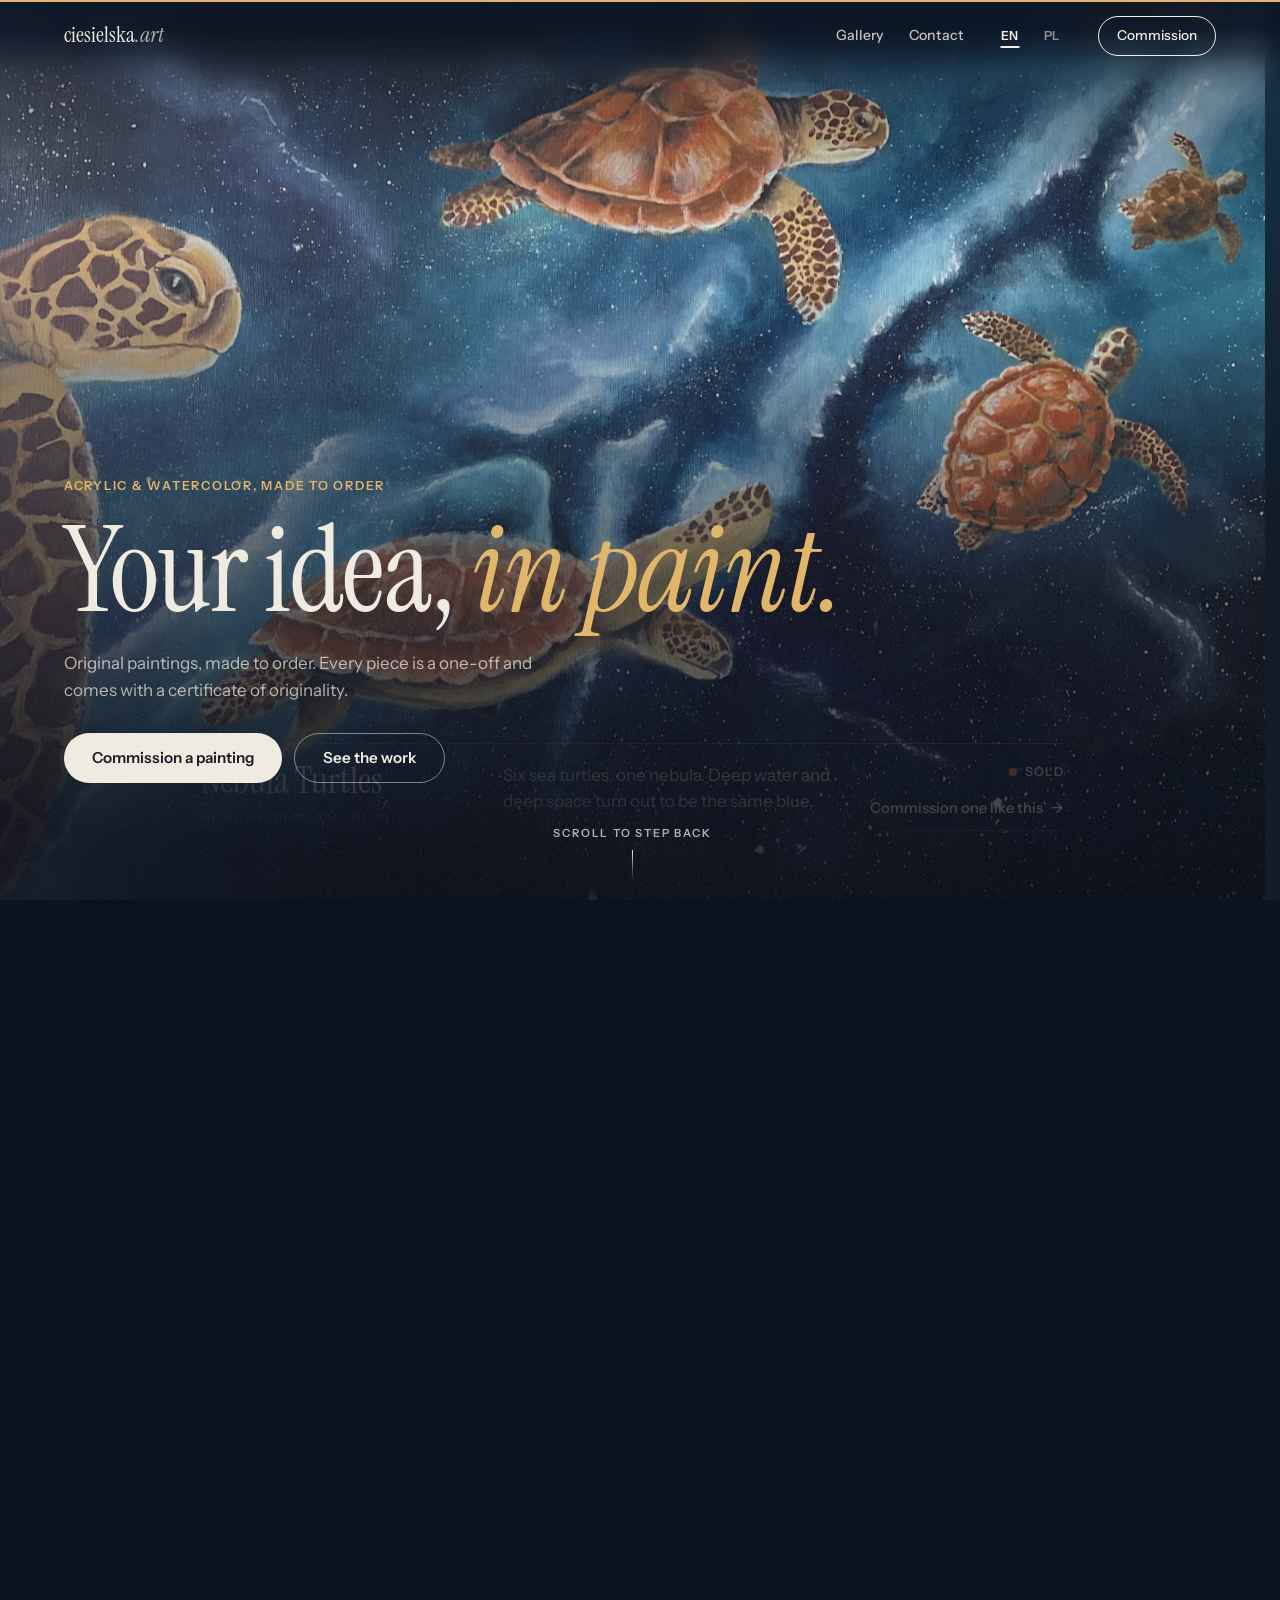
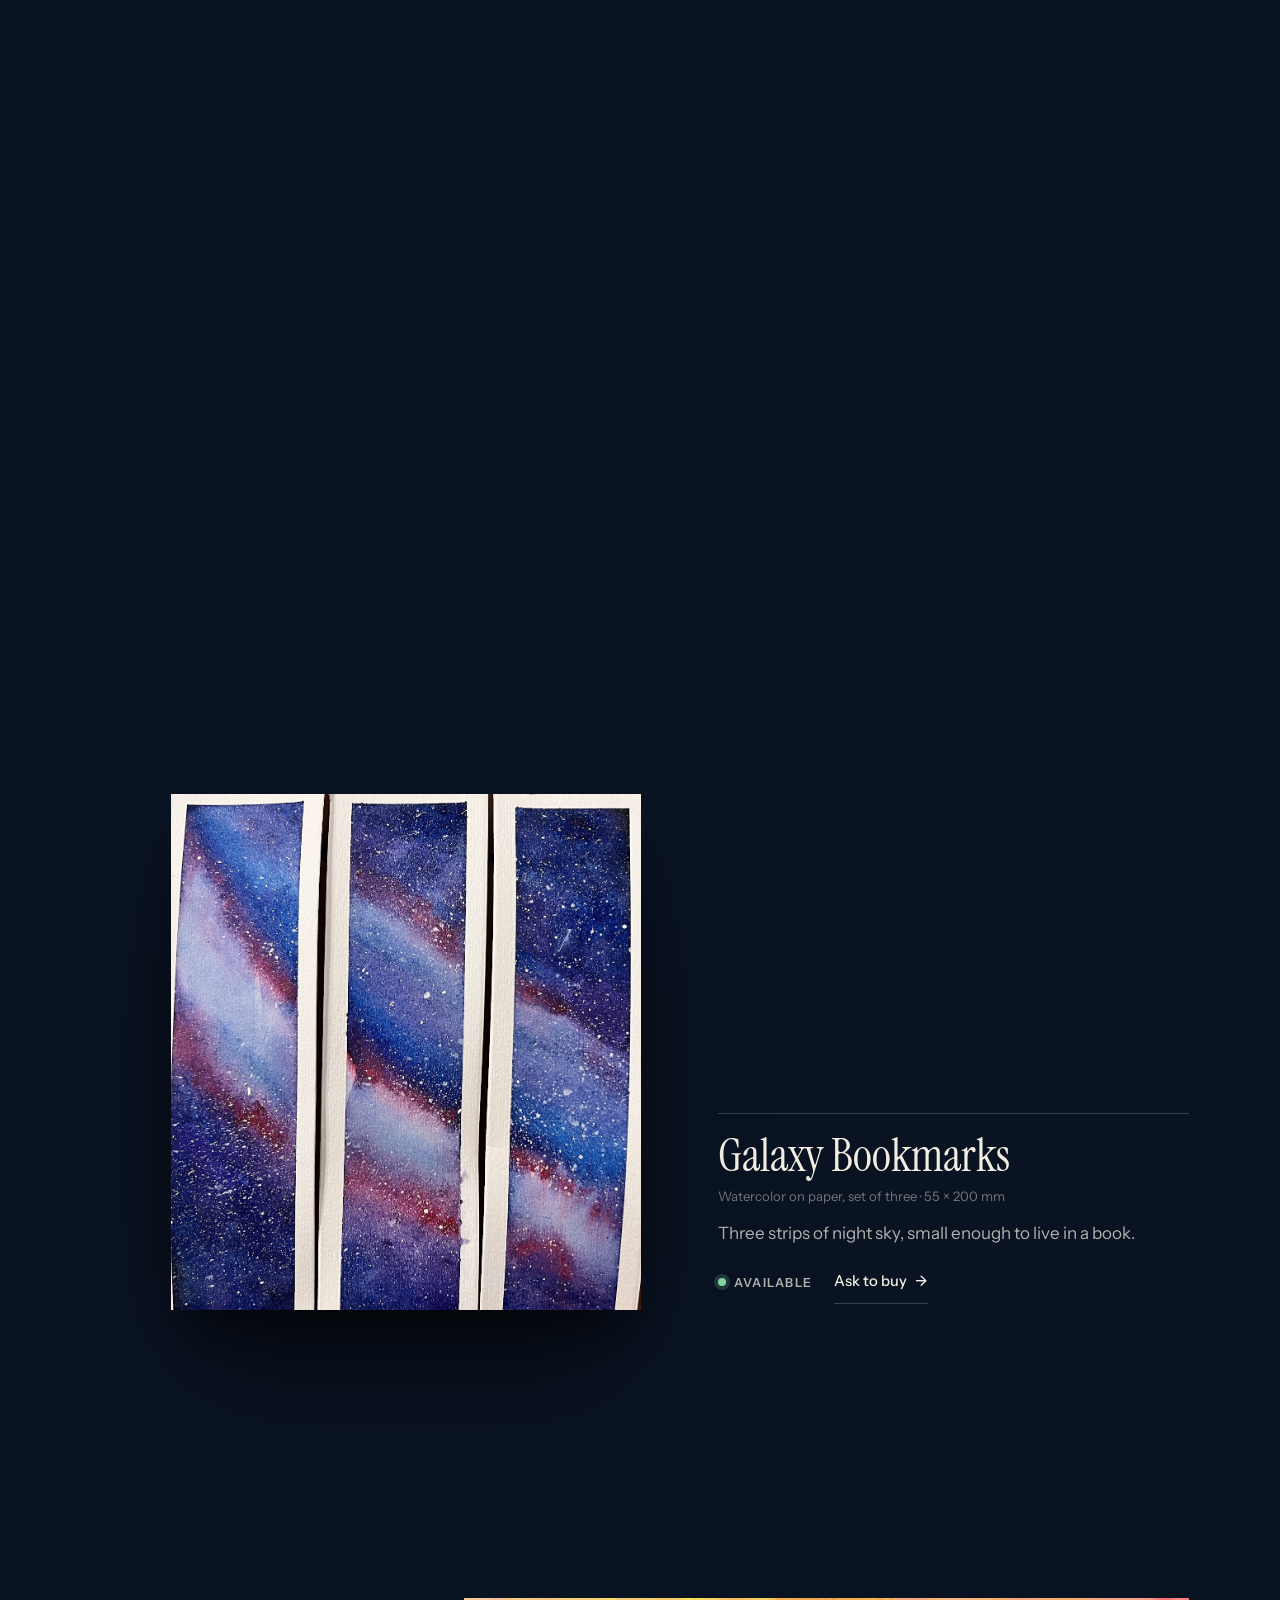
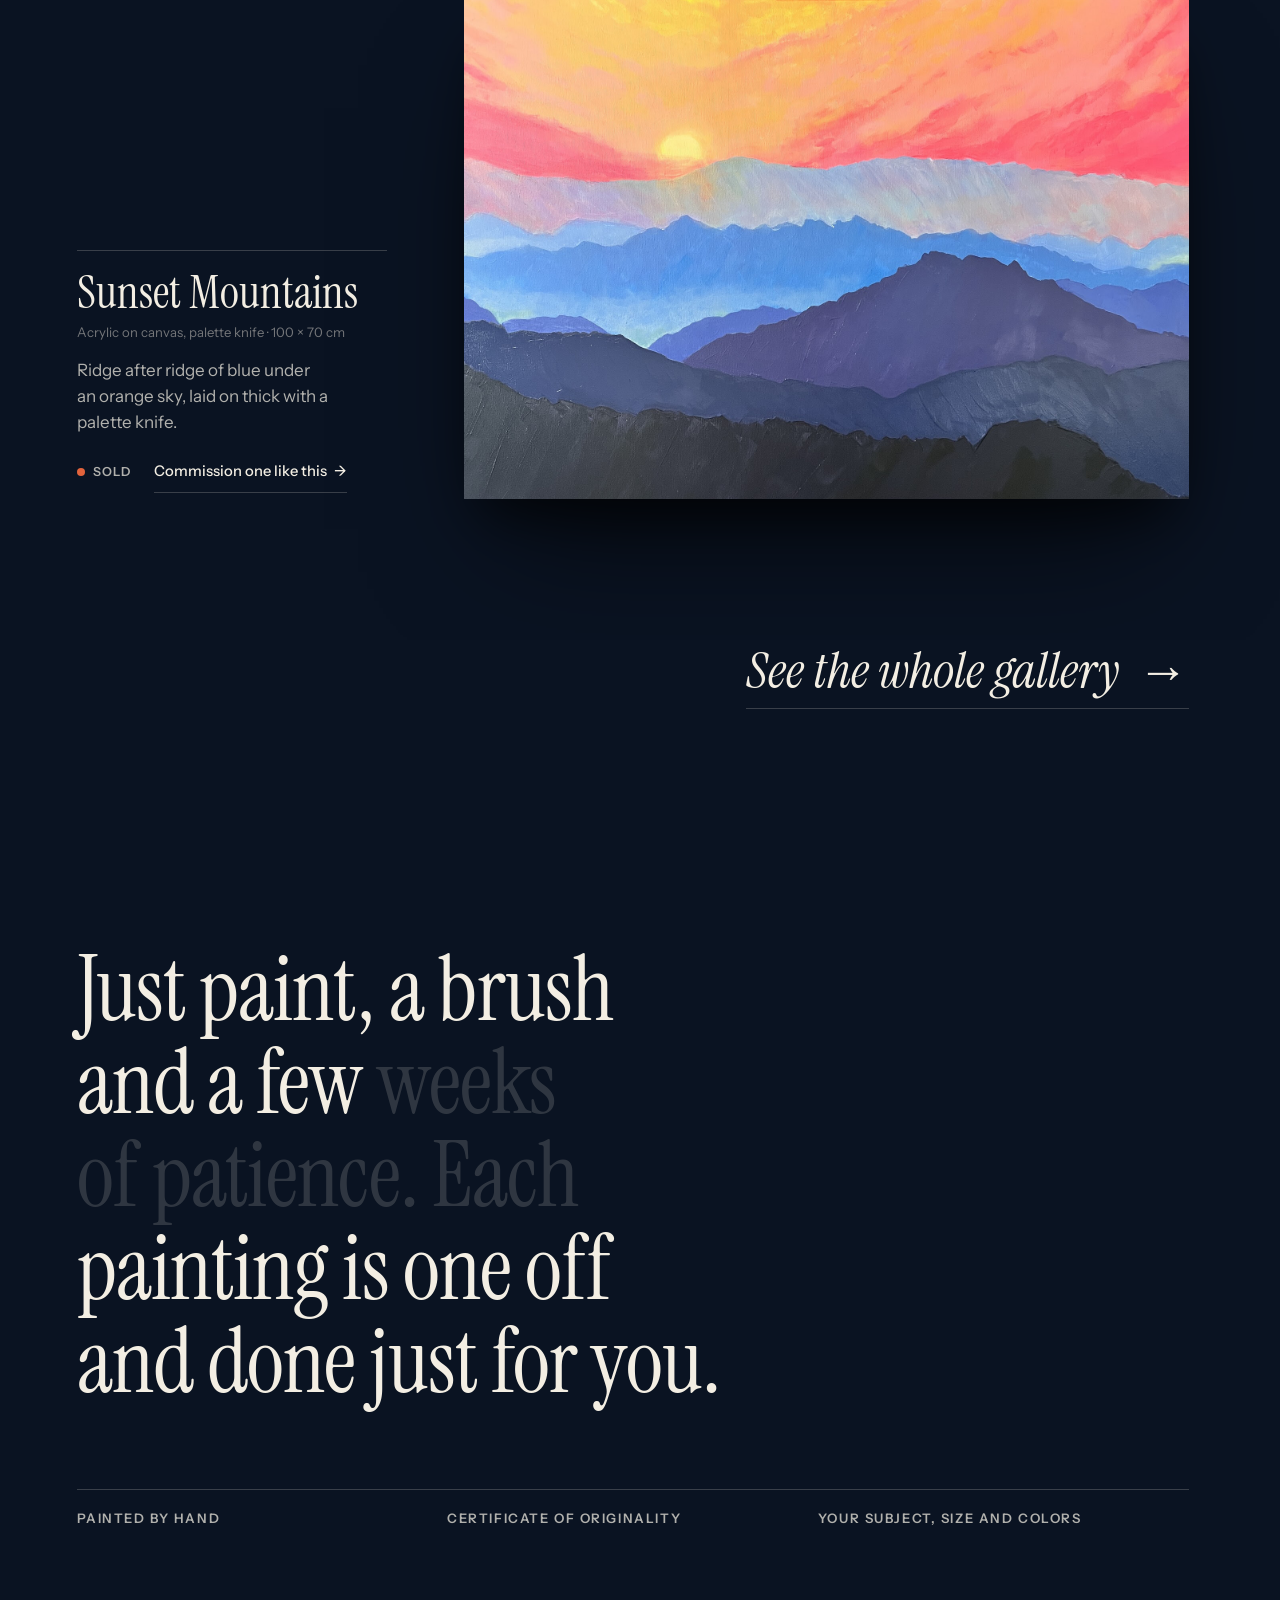
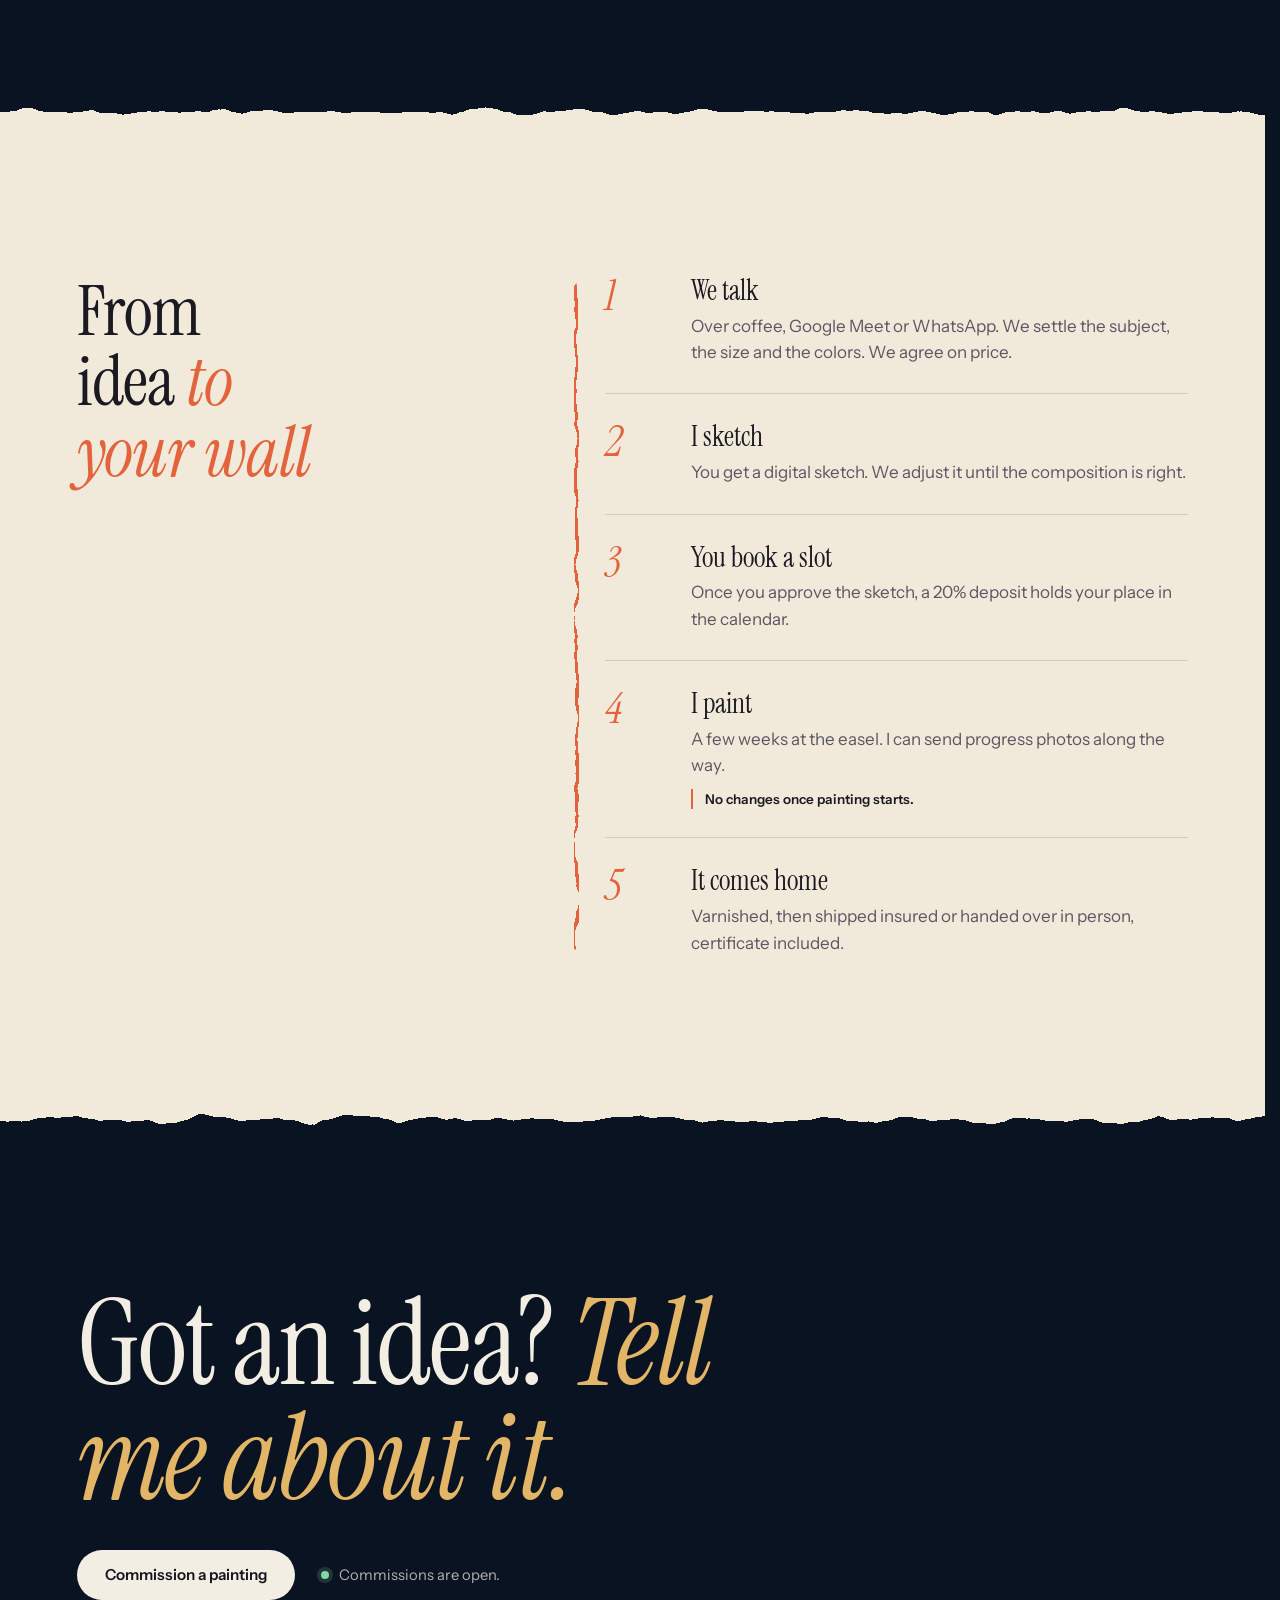
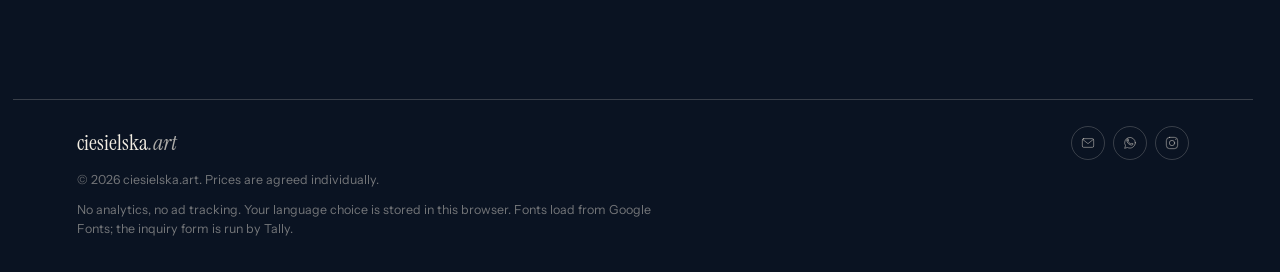
==== index.html @ 4f1d1e7c "Add social contact icons to every footer" ====
<!DOCTYPE html>
<html lang="en" data-room="sea">
<head>
<meta charset="UTF-8">
<meta name="viewport" content="width=device-width, initial-scale=1.0, viewport-fit=cover">
<meta name="theme-color" content="#0a1322">
<meta name="description" content="Original paintings in acrylic and watercolor, made to order. No prints, no AI.">
<meta property="og:type" content="website">
<meta property="og:title" content="ciesielska.art | Original paintings, made to order">
<meta property="og:description" content="Original paintings in acrylic and watercolor, made to order. No prints, no AI.">
<meta property="og:image" content="https://ciesielska.art/images/01-nebula-turtles.jpg">

<title>ciesielska.art | Original paintings, made to order</title>

<link rel="icon" href="data:image/svg+xml,%3Csvg xmlns='http://www.w3.org/2000/svg' viewBox='0 0 32 32'%3E%3Crect width='32' height='32' rx='7' fill='%230a1322'/%3E%3Cpath d='M7 20c2-9 9-13 17-11-1 8-6 14-14 15-2 0-3-2-3-4z' fill='%23e2633c'/%3E%3C/svg%3E">

<link rel="preconnect" href="https://fonts.googleapis.com">
<link rel="preconnect" href="https://fonts.gstatic.com" crossorigin>
<link href="https://fonts.googleapis.com/css2?family=Instrument+Sans:wght@400;500;600&family=Instrument+Serif:ital@0;1&display=swap" rel="stylesheet">

<script>
/* Motion effects are opt-in: without JS, or with reduced motion, the page is a plain static layout. */
if (!matchMedia('(prefers-reduced-motion: reduce)').matches || /[?&]motion=on\b/.test(location.search)) document.documentElement.classList.add('motion');
</script>

<link rel="stylesheet" href="site.css?v=footer-1">

<script type="application/ld+json">
{
  "@context": "https://schema.org",
  "@type": "Person",
  "name": "ciesielska.art",
  "description": "er. Original acrylic and watercolor ings, made to order. No prints, no AI.",
  "url": "https://ciesielska.art",
  "jobTitle": "er"
}
</script>
</head>
<body data-page="home">

<!-- Filter used for the torn paper edges and the hand-drawn line -->
<svg width="0" height="0" style="position:absolute" aria-hidden="true" focusable="false">
  <filter id="torn" x="-5%" y="-60%" width="110%" height="220%">
    <feTurbulence type="fractalNoise" baseFrequency=".022" numOctaves="3" seed="7" result="n"/>
    <feDisplacementMap in="SourceGraphic" in2="n" scale="16" xChannelSelector="R" yChannelSelector="G"/>
  </filter>
</svg>

<div class="wash" aria-hidden="true"></div>
<div class="grain" aria-hidden="true"></div>
<div class="progress" aria-hidden="true"></div>

<!-- ================= TOP BAR ================= -->
<header class="topbar">
  <a class="wordmark" href="#top">ciesielska<em>.art</em></a>
  <div class="topbar-right">
    <a class="nav-link" href="gallery.html" data-i18n="nav_gallery">Gallery</a>
    <a class="nav-link" href="contact.html" data-i18n="nav_contact">Contact</a>
    <div class="lang" role="group" aria-label="Language" data-i18n-attr="aria-label:language_group">
      <button type="button" data-lang="en" aria-pressed="true" aria-label="Switch to English">EN</button>
      <button type="button" data-lang="pl" aria-pressed="false" aria-label="Switch to Polish">PL</button>
    </div>
    <button type="button" class="topbar-cta" data-commission data-i18n="cta_top">Commission</button>
  </div>
</header>

<main>

<!-- Titles, media and availability come from works.js; the English text here is the no-JS fallback. -->

<!-- ================= HERO + ING 1 ================= -->
<section class="hero" id="top" data-room="sea">
  <div class="hero-stage">
    <div class="hero-canvas" id="works">
      <button type="button" class="art" data-view data-work="nebula-turtles" style="--ratio:2100/1460; --crop:1.07; --origin:55% 30%">
        <img src="images/01-nebula-turtles.jpg" width="2100" height="1460" alt="Six sea turtles swimming through a blue nebula" data-work="nebula-turtles" data-field="alt" fetchpriority="high" decoding="async">
        <span class="sheen" aria-hidden="true"></span>
        <span class="closer" aria-hidden="true" data-i18n="look_closer">Look closer</span>
      </button>
    </div>

    <div class="hero-scrim" aria-hidden="true"></div>

    <div class="hero-copy">
      <p class="kicker" data-i18n="hero_kicker">Acrylic &amp; watercolor, made to order</p>
      <h1 data-i18n-html="hero_title">Your idea, <em>in paint.</em></h1>
      <p class="lede" data-i18n="hero_lede">Original ings, made to order. No prints, no AI. Every piece is a one-off and comes with a certificate of originality.</p>
      <div class="hero-actions">
        <button type="button" class="btn btn-solid" data-commission data-i18n="hero_cta1">Commission a ing</button>
        <a class="btn btn-line" href="#works" id="seeWork" data-i18n="hero_cta2">See the work</a>
      </div>
    </div>

    <div class="hero-label">
      <div class="placard">
        <div>
          <h2 data-work="nebula-turtles" data-field="title">Nebula Turtles</h2>
          <p class="medium" data-work="nebula-turtles" data-field="medium">Acrylic on canvas</p>
        </div>
        <p class="desc" data-work="nebula-turtles" data-field="desc">Six sea turtles, one nebula. Deep water and deep space turn out to be the same blue.</p>
        <div class="placard-foot">
          <span class="status" data-work="nebula-turtles" data-field="status">Sold</span>
          <button type="button" class="text-btn" data-action data-work="nebula-turtles" data-field="action">Commission one like this</button>
        </div>
      </div>
    </div>

    <div class="scroll-hint" aria-hidden="true" data-i18n="scroll_hint">Scroll to step back</div>
  </div>
</section>

<!-- ================= ING 2 ================= -->
<section class="piece piece--portrait" data-room="violet">
  <figure class="work unveil">
    <button type="button" class="art" data-view data-work="galaxy-bookmarks" style="--ratio:1275/1400; --crop:1.12; --origin:55% 30%">
      <img src="images/02-watercolor-galaxies.jpg" width="1275" height="1400" alt="Three bookmarks ed with watercolor galaxies" data-work="galaxy-bookmarks" data-field="alt" loading="lazy" decoding="async">
      <span class="sheen" aria-hidden="true"></span>
      <span class="closer" aria-hidden="true" data-i18n="look_closer">Look closer</span>
    </button>
  </figure>
  <div class="placard reveal">
    <div>
      <h2 data-work="galaxy-bookmarks" data-field="title">Galaxy Bookmarks</h2>
      <p class="medium" data-work="galaxy-bookmarks" data-field="medium">Watercolor on paper, set of three</p>
    </div>
    <p class="desc" data-work="galaxy-bookmarks" data-field="desc">Three strips of night sky, small enough to live in a book.</p>
    <div class="placard-foot">
      <span class="status is-available" data-work="galaxy-bookmarks" data-field="status">Available</span>
      <button type="button" class="text-btn" data-action data-work="galaxy-bookmarks" data-field="action">Ask to buy</button>
    </div>
  </div>
</section>

<!-- ================= ING 3 ================= -->
<section class="piece piece--landscape" data-room="dusk">
  <figure class="work unveil">
    <button type="button" class="art" data-view data-work="sunset-mountains" style="--ratio:1980/1370; --crop:1.09; --origin:60% 25%">
      <img src="images/03-sunset-mountains.jpg" width="1980" height="1370" alt="Layered blue mountain ridges under an orange and pink sunset" data-work="sunset-mountains" data-field="alt" loading="lazy" decoding="async">
      <span class="sheen" aria-hidden="true"></span>
      <span class="closer" aria-hidden="true" data-i18n="look_closer">Look closer</span>
    </button>
  </figure>
  <div class="placard reveal">
    <div>
      <h2 data-work="sunset-mountains" data-field="title">Sunset Mountains</h2>
      <p class="medium" data-work="sunset-mountains" data-field="medium">Acrylic on canvas, palette knife</p>
    </div>
    <p class="desc" data-work="sunset-mountains" data-field="desc">Ridge after ridge of blue under an orange sky, laid on thick with a palette knife.</p>
    <div class="placard-foot">
      <span class="status" data-work="sunset-mountains" data-field="status">Sold</span>
      <button type="button" class="text-btn" data-action data-work="sunset-mountains" data-field="action">Commission one like this</button>
    </div>
  </div>
</section>

<!-- ================= MORE WORK ================= -->
<!-- Filled from works.js with pieces that are for sale and not already shown above; stays hidden when there are none. -->
<section class="band" id="availableBand" hidden>
  <h2 data-i18n-html="band_title">Available <em>now</em></h2>
  <p class="band-sub" data-i18n="band_sub">Each is one of a kind. Ask about one and I'll confirm it's still available.</p>
  <div class="band-row" id="bandRow"></div>
</section>

<p class="more"><a class="big-link" href="gallery.html" data-i18n="see_all">See the whole gallery</a></p>

<!-- ================= STATEMENT ================= -->
<section class="statement" data-room="ink">
  <p class="statement-text" data-i18n="statement" data-split>No prints. No AI. Just , a brush and a few weeks of patience.</p>
  <ul class="facts reveal">
    <li data-i18n="fact1">ed by hand</li>
    <li data-i18n="fact2">Certificate of originality</li>
    <li data-i18n="fact3">Your subject, size and colors</li>
  </ul>
</section>

<!-- ================= PROCESS ================= -->
<section class="paper" data-room="ink">
  <div class="paper-inner">
    <h2 data-i18n-html="process_title">From idea <em>to your wall</em></h2>
    <ol class="steps">
      <li class="step reveal">
        <span class="num" aria-hidden="true">1</span>
        <div>
          <h3 data-i18n="s1_title">We talk</h3>
          <p data-i18n="s1_desc">Over coffee, Google Meet or WhatsApp. We settle the subject, the size and the colors.</p>
        </div>
      </li>
      <li class="step reveal">
        <span class="num" aria-hidden="true">2</span>
        <div>
          <h3 data-i18n="s2_title">I sketch</h3>
          <p data-i18n="s2_desc">You get a digital sketch. We adjust it until the composition is right.</p>
        </div>
      </li>
      <li class="step reveal">
        <span class="num" aria-hidden="true">3</span>
        <div>
          <h3 data-i18n="s3_title">You book a slot</h3>
          <p data-i18n="s3_desc">Once you approve the sketch, a 20% deposit holds your place in the calendar.</p>
        </div>
      </li>
      <li class="step reveal">
        <span class="num" aria-hidden="true">4</span>
        <div>
          <h3 data-i18n="s4_title">I </h3>
          <p data-i18n="s4_desc">A few weeks at the easel. I can send progress photos along the way.</p>
          <p class="note" data-i18n="s4_note">No changes once ing starts.</p>
        </div>
      </li>
      <li class="step reveal">
        <span class="num" aria-hidden="true">5</span>
        <div>
          <h3 data-i18n="s5_title">It comes home</h3>
          <p data-i18n="s5_desc">Varnished, then shipped insured or handed over in person, certificate included.</p>
        </div>
      </li>
    </ol>
  </div>
</section>

<!-- ================= CLOSING ================= -->
<section class="closing" data-room="ember">
  <h2 class="reveal" data-i18n-html="closing_title">Got an idea? <em>Tell me about it.</em></h2>
  <div class="closing-row reveal">
    <button type="button" class="btn btn-solid" data-commission data-i18n="cta_footer">Commission a painting</button>
    <span class="open-note" data-i18n="footer_text">Commissions are open.</span>
  </div>
</section>

</main>

<footer>
  <a class="wordmark" href="#top">ciesielska<em>.art</em></a>
  <nav class="footer-social" aria-label="Contact links" data-i18n-attr="aria-label:footer_contact">
    <a href="mailto:marta@ciesielska.art" aria-label="Email Marta" data-i18n-attr="aria-label:footer_email"><svg viewBox="0 0 24 24" aria-hidden="true"><rect x="3.5" y="5.5" width="17" height="13" rx="2"></rect><path d="m4.5 7 7.5 6 7.5-6"></path></svg></a>
    <a href="https://wa.me/ciesielska.art" target="_blank" rel="noopener noreferrer" aria-label="Message Marta on WhatsApp" data-i18n-attr="aria-label:footer_whatsapp"><svg viewBox="0 0 24 24" aria-hidden="true"><path d="M20 11.7a8 8 0 0 1-11.8 7L4 20l1.3-4A8 8 0 1 1 20 11.7Z"></path><path d="M9 8.5c.4 2.4 2.1 4.2 4.6 5l1.1-1.1 2 .8c-.2 1.2-1.1 2-2.3 2-3.7-.2-7.2-3.7-7.3-7.3 0-1.1.8-2.1 2-2.3l.8 2L9 8.5Z"></path></svg></a>
    <a href="https://www.instagram.com/ciesielska.art/" target="_blank" rel="noopener noreferrer" aria-label="ciesielska.art on Instagram" data-i18n-attr="aria-label:footer_instagram"><svg viewBox="0 0 24 24" aria-hidden="true"><rect x="3.5" y="3.5" width="17" height="17" rx="5"></rect><circle cx="12" cy="12" r="4"></circle><circle class="footer-social-dot" cx="17.6" cy="6.7" r=".8"></circle></svg></a>
  </nav>
  <p data-i18n="footer_legal">© 2026 ciesielska.art. Prices are agreed individually.</p>
  <p data-i18n="privacy_note">No analytics, no ad tracking. Your language choice is stored in this browser. Fonts load from Google Fonts; the inquiry form is run by Tally.</p>
</footer>

<!-- The close-up viewer and the inquiry form dialog are created by site.js, shared with gallery.html. -->

<script src="works.js"></script>
<script src="site.js?v=footer-1"></script>

</body>
</html>
---- site.css ----
/* The wall colour is a registered property, so it can fade from room to room. */
@property --wall { syntax: "<color>"; inherits: true; initial-value: #0a1322; }
@property --glow { syntax: "<color>"; inherits: true; initial-value: #1c6a86; }

:root {
  --fg: #f3eee3;
  --fg-soft: rgba(243, 238, 227, .72);
  --fg-faint: rgba(243, 238, 227, .45);
  --rule: rgba(243, 238, 227, .2);
  --ochre: #e3b667;
  --ember: #e2633c;
  --paper: #f1eadb;
  --ink: #1b1a22;
  --ink-soft: #5b5763;

  --serif: "Instrument Serif", "Iowan Old Style", Georgia, serif;
  --sans: "Instrument Sans", -apple-system, BlinkMacSystemFont, "Segoe UI", sans-serif;

  --pad: clamp(20px, 5vw, 72px);
  --hung-w: min(92vw, 1080px, calc((100svh - 300px) * 1.438));
}

html {
  --wall: #0a1322;
  --glow: #1c6a86;
  transition: --wall 1.4s ease, --glow 1.4s ease;
  -webkit-text-size-adjust: 100%;
  scrollbar-gutter: stable;
}
html[data-room="violet"] { --wall: #120f2a; --glow: #5b3fae; }
html[data-room="dusk"]   { --wall: #1c1220; --glow: #c4523a; }
html[data-room="ink"]    { --wall: #0e0f14; --glow: #3a3f66; }
html[data-room="ember"]  { --wall: #17110f; --glow: #a8742a; }
html.motion { scroll-behavior: smooth; }
html:has(dialog[open]) { overflow: hidden; }

* { margin: 0; padding: 0; box-sizing: border-box; }

body {
  background: var(--wall);
  color: var(--fg);
  font-family: var(--sans);
  font-size: 1.0625rem;
  line-height: 1.55;
  -webkit-font-smoothing: antialiased;
  overflow-x: clip;
}

::selection { background: var(--ember); color: #fff; }
:focus-visible { outline: 2px solid var(--ochre); outline-offset: 4px; border-radius: 2px; }

button { font: inherit; color: inherit; background: none; border: 0; cursor: pointer; }
img { display: block; }
h1, h2, h3 { font-family: var(--serif); font-weight: 400; }
em { font-style: italic; }

/* Light pooling on the wall, tinted by the painting in view. */
.wash {
  position: fixed; inset: 0; z-index: -1; pointer-events: none;
  background:
    radial-gradient(90vmax 70vmax at 85% -10%, color-mix(in oklab, var(--glow) 42%, transparent), transparent 70%),
    radial-gradient(70vmax 60vmax at 0% 110%, color-mix(in oklab, var(--glow) 24%, transparent), transparent 70%);
}

/* Fine grain over everything, like tooth on a canvas. */
.grain {
  position: fixed; inset: 0; z-index: 40; pointer-events: none; opacity: .11;
  background-image: url("data:image/svg+xml,%3Csvg xmlns='http://www.w3.org/2000/svg' width='220' height='220'%3E%3Cfilter id='n'%3E%3CfeTurbulence type='fractalNoise' baseFrequency='.85' numOctaves='2' stitchTiles='stitch'/%3E%3CfeColorMatrix values='0 0 0 0 .5 0 0 0 0 .5 0 0 0 0 .5 0 0 0 .9 0'/%3E%3C/filter%3E%3Crect width='100%25' height='100%25' filter='url(%23n)'/%3E%3C/svg%3E");
}

.progress { display: none; }
@supports (animation-timeline: scroll()) {
  .motion .progress {
    display: block; position: fixed; top: 0; left: 0; right: 0; height: 2px; z-index: 60;
    background: var(--ochre); transform-origin: 0 50%;
    animation: grow linear both; animation-timeline: scroll(root);
  }
}
@keyframes grow { from { transform: scaleX(0); } to { transform: scaleX(1); } }

/* ============ TOP BAR ============ */
.topbar {
  position: fixed; top: 0; left: 0; right: 0; z-index: 50;
  display: flex; align-items: center; justify-content: space-between; gap: 16px;
  padding: calc(16px + env(safe-area-inset-top, 0px)) var(--pad) 12px;
  color: var(--fg);
  transition: transform .45s cubic-bezier(.2, .7, .2, 1);
}
/* A feathered veil in the wall colour, so text scrolling underneath never tangles with the header. */
.topbar::before {
  content: ""; position: absolute; inset: 0 0 -26px; z-index: -1; pointer-events: none;
  background: linear-gradient(color-mix(in srgb, var(--wall) 88%, transparent) 30%, transparent);
  -webkit-backdrop-filter: blur(10px); backdrop-filter: blur(10px);
  -webkit-mask-image: linear-gradient(#000 55%, transparent); mask-image: linear-gradient(#000 55%, transparent);
}
/* Past the hero the header tucks away on the way down and returns on the way up. */
.topbar.tucked { transform: translateY(-130%); }
.topbar.tucked:focus-within { transform: none; }
.wordmark { font-family: var(--serif); font-size: 1.35rem; color: inherit; text-decoration: none; white-space: nowrap; }
.wordmark em { opacity: .7; }
.topbar-right { display: flex; align-items: center; gap: clamp(12px, 3vw, 26px); }
.lang { display: flex; gap: 2px; }
.lang button {
  font-size: .78rem; font-weight: 600; letter-spacing: .08em;
  min-width: 40px; min-height: 40px; opacity: .55; transition: opacity .2s;
}
.lang button:hover { opacity: 1; }
.lang button[aria-pressed="true"] { opacity: 1; text-decoration: underline; text-underline-offset: 6px; text-decoration-thickness: 1.5px; }
.nav-link {
  display: inline-flex; align-items: center; min-height: 40px;
  font-size: .88rem; font-weight: 500; color: inherit; text-decoration: none; opacity: .8; transition: opacity .2s;
}
.nav-link:hover, .nav-link[aria-current] { opacity: 1; }
.nav-link[aria-current] { text-decoration: underline; text-underline-offset: 6px; text-decoration-thickness: 1.5px; }
.topbar-cta {
  font-size: .85rem; font-weight: 500; white-space: nowrap;
  min-height: 40px; padding: 0 18px; border: 1px solid currentColor; border-radius: 999px;
  transition: background .2s, color .2s;
}
.topbar-cta:hover { background: var(--fg); color: #14151c; }

/* ============ BUTTONS ============ */
.btn {
  display: inline-flex; align-items: center; justify-content: center;
  min-height: 50px; padding: 0 28px; border-radius: 999px;
  font-size: .95rem; font-weight: 600; text-decoration: none;
  transition: transform .25s cubic-bezier(.2,.7,.2,1), background .2s, color .2s, border-color .2s;
}
.btn:hover { transform: translateY(-2px); }
.btn-solid { background: var(--fg); color: #14151c; }
.btn-solid:hover { background: #fff; }
.btn-line { color: var(--fg); border: 1px solid rgba(243, 238, 227, .5); }
.btn-line:hover { border-color: var(--fg); }

.text-btn {
  font-size: .92rem; font-weight: 500; text-align: left;
  padding: 10px 0; border-bottom: 1px solid var(--rule);
  transition: border-color .2s, color .2s;
}
.text-btn::after { content: "\2192"; display: inline-block; margin-left: .5em; transition: transform .25s; }
.text-btn:hover { border-color: var(--ochre); color: var(--ochre); }
.text-btn:hover::after { transform: translateX(4px); }

/* ============ HERO ============
   With motion on, the page opens inside the paint and scrolling steps you
   back until the canvas hangs on the wall. Without it: copy, then canvas. */
.hero { position: relative; }
.hero-stage {
  position: relative; min-height: 100svh;
  display: flex; flex-direction: column; align-items: center; justify-content: center; gap: 26px;
  padding: 110px 4vw 56px;
}
.hero-copy { width: min(100%, 1080px); order: -1; margin-bottom: 20px; }
.hero-scrim, .scroll-hint { display: none; }

.kicker { font-size: .78rem; font-weight: 600; letter-spacing: .14em; text-transform: uppercase; color: var(--ochre); margin-bottom: 18px; }
.hero h1 { font-size: clamp(2.9rem, 11vw, 7.5rem); line-height: .96; letter-spacing: -.015em; margin-bottom: 22px; text-wrap: balance; }
.hero h1 em { color: var(--ochre); }
.lede { max-width: 46ch; color: var(--fg-soft); margin-bottom: 30px; text-wrap: pretty; }
.hero-actions { display: flex; flex-wrap: wrap; gap: 12px; }

.hero-canvas { width: var(--hung-w); flex: none; }
.hero-label { width: var(--hung-w); container-type: inline-size; }

.motion .hero { height: 250svh; }
.motion .hero-stage { position: sticky; top: 0; height: 100svh; min-height: 0; overflow: clip; padding: 76px 4vw 28px; }
.motion .hero-canvas { transform: scale(var(--s, 1)); pointer-events: none; }
.motion .hero.hung .hero-canvas { pointer-events: auto; }
.motion .hero-scrim {
  display: block; position: absolute; inset: 0; z-index: 2; pointer-events: none; opacity: var(--scrim, 1);
  background:
    linear-gradient(180deg, rgba(6, 9, 20, .5) 0%, rgba(6, 9, 20, 0) 26%),
    linear-gradient(8deg, rgba(6, 9, 20, .92) 8%, rgba(6, 9, 20, .5) 42%, rgba(6, 9, 20, 0) 70%);
}
.motion .hero-copy {
  position: absolute; left: 0; right: 0; bottom: 0; z-index: 3; width: auto; margin: 0;
  padding: 0 var(--pad) clamp(84px, 13svh, 130px);
  opacity: var(--copy, 1); transform: translateY(calc((1 - var(--copy, 1)) * -40px));
}
.motion .hero.past .hero-copy, .motion .hero.past .scroll-hint { visibility: hidden; }
.motion .hero-label { opacity: var(--label, 0); transform: translateY(calc((1 - var(--label, 0)) * 16px)); }
.motion .hero:not(.hung) .hero-label { pointer-events: none; }

.motion .scroll-hint {
  position: absolute; left: 50%; bottom: 20px; z-index: 3; transform: translateX(-50%);
  display: flex; flex-direction: column; align-items: center; gap: 8px;
  font-size: .7rem; font-weight: 600; letter-spacing: .16em; text-transform: uppercase; white-space: nowrap;
  color: var(--fg-soft); opacity: var(--copy, 1);
}
.motion .scroll-hint::after { content: ""; width: 1px; height: 30px; background: linear-gradient(var(--fg), transparent); animation: drip 2s ease-in-out infinite; }
@keyframes drip {
  0% { transform: scaleY(0); transform-origin: top; }
  55% { transform: scaleY(1); transform-origin: top; }
  100% { transform: scaleY(0); transform-origin: bottom; }
}

/* ============ A PAINTING ON THE WALL ============ */
.art {
  position: relative; display: block; width: 100%; overflow: hidden; cursor: zoom-in;
  aspect-ratio: var(--ratio);
  box-shadow: 0 2px 0 rgba(255, 255, 255, .06) inset, 0 30px 50px -18px rgba(0, 0, 0, .65), 0 70px 120px -40px rgba(0, 0, 0, .7);
  transform: perspective(1100px) rotateX(calc(var(--ty, 0) * -3.5deg)) rotateY(calc(var(--tx, 0) * 3.5deg));
  transition: transform .6s cubic-bezier(.2, .7, .2, 1);
}
/* The photos include a sliver of easel; a slight crop keeps only the canvas. */
.art img, .viewer-frame img {
  width: 100%; height: 100%; object-fit: cover;
  transform: scale(var(--crop, 1)); transform-origin: var(--origin, 50% 50%);
}
/* Raking light that follows the pointer. */
.sheen {
  position: absolute; inset: 0; pointer-events: none; opacity: 0; transition: opacity .4s;
  background: radial-gradient(circle at var(--mx, 50%) var(--my, 50%), rgba(255, 250, 235, .5), transparent 46%);
  mix-blend-mode: soft-light;
}
.art:hover .sheen { opacity: 1; }
.closer {
  position: absolute; right: 12px; bottom: 12px;
  font-size: .72rem; font-weight: 600; letter-spacing: .06em; color: #fff;
  padding: 7px 12px; border-radius: 999px; background: rgba(8, 10, 20, .6);
  -webkit-backdrop-filter: blur(8px); backdrop-filter: blur(8px);
  opacity: 0; transform: translateY(6px); transition: opacity .3s, transform .3s;
}
.art:hover .closer, .art:focus-visible .closer { opacity: 1; transform: none; }
@media (hover: none) { .closer { opacity: 1; transform: none; } }

.placard { display: grid; gap: 14px; border-top: 1px solid var(--rule); padding-top: 18px; }
.placard h2 { font-size: clamp(1.9rem, 4.2vw, 2.9rem); line-height: 1.02; text-wrap: balance; }
.medium { font-size: .82rem; color: var(--fg-faint); margin-top: 6px; }
.desc { color: var(--fg-soft); max-width: 38ch; text-wrap: pretty; }
.placard-foot { display: flex; flex-wrap: wrap; align-items: center; gap: 6px 22px; }
.status { display: inline-flex; align-items: center; gap: 8px; font-size: .78rem; font-weight: 600; letter-spacing: .1em; text-transform: uppercase; color: var(--fg-soft); }
.status::before { content: ""; width: 8px; height: 8px; border-radius: 50%; background: var(--ember); }
.status.is-available::before { background: #86d6a0; box-shadow: 0 0 0 4px rgba(134, 214, 160, .18); }

@container (min-width: 640px) {
  .hero-label .placard { grid-template-columns: 1fr 1.25fr auto; gap: 36px; align-items: start; }
  .hero-label .placard h2 { font-size: 2.3rem; }
  .hero-label .placard-foot { flex-direction: column; align-items: flex-end; }
}
@container (max-width: 420px) {
  .hero-label .placard { gap: 8px; padding-top: 14px; }
  .hero-label .placard h2 { font-size: 1.8rem; }
  .hero-label .desc { font-size: .95rem; }
}

.piece {
  max-width: 1240px; margin: 0 auto;
  padding: clamp(90px, 16svh, 190px) var(--pad);
  display: grid; gap: 32px; align-items: end;
}
.work { justify-self: center; width: 100%; }
.piece--portrait .work { width: min(100%, 470px, 72svh); }

@media (min-width: 860px) {
  .piece { gap: clamp(40px, 6vw, 90px); }
  .piece--portrait { grid-template-columns: minmax(0, 6fr) minmax(0, 5fr); }
  .piece--portrait .work { justify-self: end; }
  .piece--landscape { grid-template-columns: minmax(0, 3fr) minmax(0, 7fr); }
  .piece--landscape .placard { order: -1; }
  .piece .placard { padding-bottom: 6px; }
}

/* Scroll reveals (only when motion is on, so nothing can get stuck invisible). */
.motion .reveal { opacity: 0; transform: translateY(26px); transition: opacity .9s cubic-bezier(.2,.7,.2,1), transform .9s cubic-bezier(.2,.7,.2,1); transition-delay: var(--d, 0s); }
.motion .reveal.in { opacity: 1; transform: none; }
/* The clip sits on the painting, not on the observed figure: a fully clipped target never reports as visible. */
.motion .unveil .art { clip-path: inset(0 0 100% 0); transition: clip-path 1.3s cubic-bezier(.2,.7,.2,1), transform .6s cubic-bezier(.2,.7,.2,1); }
.motion .unveil.in .art { clip-path: inset(-140px); }

@supports (animation-timeline: view()) {
  .motion .piece .work { animation: drift linear both; animation-timeline: view(); }
  @keyframes drift { from { translate: 0 44px; } to { translate: 0 -44px; } }
}

/* ============ TILES: painting + caption ============ */
.tile figcaption { display: grid; gap: 4px; margin-top: 16px; }
.tile h3 { font-size: 1.65rem; line-height: 1.08; text-wrap: balance; }
.tile .medium { margin-top: 0; }
.tile-size { margin: 0; color: var(--ochre); font-size: .88rem; font-weight: 600; }
.tile-foot { display: flex; flex-wrap: wrap; align-items: center; gap: 4px 14px; margin-top: 6px; }
.price-link {
  display: inline-flex; align-items: center; justify-content: center; min-height: 42px; padding: 0 16px;
  border: 1px solid rgba(243, 238, 227, .5); border-radius: 999px;
  color: var(--fg); font-size: .84rem; font-weight: 600; text-decoration: none;
  transition: background .2s, color .2s, border-color .2s, transform .25s;
}
.price-link:hover { border-color: var(--fg); background: var(--fg); color: #14151c; transform: translateY(-2px); }

/* ============ HOMEPAGE: more work ============ */
.band { max-width: 1240px; margin: 0 auto; padding: 0 var(--pad) clamp(60px, 10svh, 120px); }
.band h2 { font-size: clamp(2.2rem, 6vw, 4rem); line-height: 1; }
.band h2 em { color: var(--ochre); }
.band-sub { color: var(--fg-soft); max-width: 46ch; margin: 14px 0 36px; }
.band-row { display: grid; grid-template-columns: repeat(auto-fill, minmax(min(100%, 260px), 1fr)); gap: clamp(28px, 4vw, 56px); align-items: start; }

.more { max-width: 1240px; margin: 0 auto; padding: 0 var(--pad) clamp(30px, 6svh, 70px); text-align: right; }
.big-link {
  display: inline-block; font-family: var(--serif); font-style: italic; font-size: clamp(1.9rem, 5vw, 3.2rem); line-height: 1.1;
  color: var(--fg); text-decoration: none; padding-bottom: 8px; border-bottom: 1px solid var(--rule);
  transition: color .2s, border-color .2s;
}
.big-link::after { content: "\2192"; display: inline-block; margin-left: .35em; font-style: normal; transition: transform .25s; }
.big-link:hover { color: var(--ochre); border-color: var(--ochre); }
.big-link:hover::after { transform: translateX(6px); }

/* ============ GALLERY PAGE ============ */
.page-head { max-width: 1240px; margin: 0 auto; padding: clamp(120px, 21svh, 210px) var(--pad) 30px; }
.page-head h1 { font-size: clamp(3.6rem, 14vw, 9.5rem); line-height: .9; letter-spacing: -.02em; }
.page-head h1 em { color: var(--ochre); }
.page-head p { max-width: 44ch; color: var(--fg-soft); margin-top: 22px; text-wrap: pretty; }
.contact-head { max-width: 1000px; padding-top: clamp(110px, 17svh, 160px); padding-bottom: clamp(30px, 6svh, 64px); text-align: center; }
.contact-head h1 { font-size: clamp(3rem, 9vw, 7rem); }
.contact-head > p:not(.contact-reference) { margin: 18px auto 0; }
.contact-reference {
  width: fit-content; max-width: 100%; margin: 24px auto 0; padding: 12px 18px; border: 1px solid var(--rule); border-left: 2px solid var(--ochre);
  color: var(--ochre) !important; background: rgba(227, 182, 103, .08); text-align: left;
}
.contact-options {
  max-width: 920px; margin: 0 auto; padding: 0 var(--pad) clamp(90px, 14svh, 150px);
  display: grid; grid-template-columns: repeat(3, minmax(0, 1fr)); gap: clamp(10px, 2.4vw, 28px);
}
.contact-action {
  min-height: 64px; width: 100%; padding: 12px clamp(10px, 2vw, 26px); margin: 0; display: flex; align-items: center; justify-content: center;
  border-radius: 999px; font-size: clamp(.78rem, 1.35vw, .96rem); text-align: center; white-space: nowrap;
}
@media (max-width: 800px) {
  .contact-options { grid-template-columns: repeat(3, minmax(0, 1fr)); gap: 8px; padding-bottom: 90px; }
  .contact-action { min-height: 54px; padding: 10px 6px; font-size: clamp(.67rem, 2.8vw, .9rem); }
  .contact-head { padding-top: clamp(100px, 15svh, 140px); }
  .contact-head h1 { font-size: clamp(2.7rem, 10vw, 5rem); }
}

.filters { max-width: 1240px; margin: 0 auto; padding: 6px var(--pad) 0; display: flex; flex-wrap: wrap; gap: 8px; }
.filters button {
  min-height: 42px; padding: 0 18px; border: 1px solid var(--rule); border-radius: 999px;
  font-size: .86rem; font-weight: 500; color: var(--fg-soft); transition: color .2s, border-color .2s, background .2s;
}
.filters button:hover { color: var(--fg); border-color: var(--fg-soft); }
.filters button[aria-pressed="true"] { background: var(--fg); border-color: var(--fg); color: #14151c; }
.filters .count { margin-left: 8px; font-size: .78em; opacity: .6; font-variant-numeric: tabular-nums; }

/* Salon hang: columns of unequal height, the even ones starting a little lower. */
.wall {
  max-width: 1240px; margin: 0 auto;
  padding: clamp(44px, 7vw, 84px) var(--pad) clamp(80px, 14svh, 170px);
  display: grid; grid-template-columns: repeat(var(--cols, 1), minmax(0, 1fr));
  gap: clamp(28px, 4.5vw, 68px); align-items: start;
}
.wall-col { display: grid; gap: clamp(48px, 6vw, 88px); }
.wall:not([data-cols="1"]) .wall-col:nth-child(even) { padding-top: clamp(50px, 8vw, 130px); }
.wall-note {
  font-family: var(--serif); font-style: italic; font-size: 1.45rem; line-height: 1.25; color: var(--fg-faint);
  max-width: 22ch; padding: 22px 0 0; border-top: 1px solid var(--rule);
}
.wall noscript { color: var(--fg-soft); }

/* ============ STATEMENT ============ */
.statement { padding: clamp(100px, 20svh, 220px) var(--pad); max-width: 1240px; margin: 0 auto; }
.statement-text { font-family: var(--serif); font-size: clamp(2.3rem, 7vw, 5.6rem); line-height: 1.04; letter-spacing: -.01em; max-width: 17ch; text-wrap: balance; }
@supports (animation-timeline: view()) {
  .motion .statement-text { view-timeline: --say block; }
  .motion .statement-text .w {
    opacity: .16; animation: ink-in linear both; animation-timeline: --say;
    animation-range: cover calc(12% + var(--i) * 2.2%) cover calc(24% + var(--i) * 2.2%);
  }
  @keyframes ink-in { to { opacity: 1; } }
}
.facts { list-style: none; display: grid; gap: 0; margin-top: clamp(40px, 7vw, 80px); border-top: 1px solid var(--rule); }
.facts li { padding: 18px 0; border-bottom: 1px solid var(--rule); font-size: .82rem; font-weight: 600; letter-spacing: .12em; text-transform: uppercase; color: var(--fg-soft); }
@media (min-width: 760px) {
  .facts { grid-template-columns: repeat(3, 1fr); }
  .facts li { border-bottom: 0; }
}

/* ============ PROCESS: a sheet of paper ============ */
.paper { position: relative; background: var(--paper); color: var(--ink); padding: clamp(80px, 13vw, 150px) 0; overflow-x: clip; }
.paper::before, .paper::after {
  content: ""; position: absolute; left: -3%; right: -3%; height: 34px; background: inherit;
  filter: url(#torn); /* torn edge instead of a ruler-straight one */
}
.paper::before { top: -14px; }
.paper::after { bottom: -14px; }
.paper-inner { position: relative; z-index: 1; max-width: 1240px; margin: 0 auto; padding: 0 var(--pad); display: grid; gap: 44px; }
.paper h2 { font-size: clamp(2.4rem, 6vw, 4.4rem); line-height: 1; letter-spacing: -.01em; max-width: 9ch; text-wrap: balance; }
.paper h2 em { color: var(--ember); }

.steps { list-style: none; position: relative; padding-left: 30px; }
.steps::before { content: ""; position: absolute; left: 0; top: 8px; bottom: 8px; width: 3px; border-radius: 3px; background: var(--ember); filter: url(#torn); }
@supports (animation-timeline: view()) {
  .motion .steps { view-timeline: --steps block; }
  .motion .steps::before { transform-origin: 50% 0; animation: draw linear both; animation-timeline: --steps; animation-range: cover 12% cover 62%; }
  @keyframes draw { from { transform: scaleY(0); } to { transform: scaleY(1); } }
}
.step { display: grid; grid-template-columns: 54px 1fr; gap: 6px 14px; padding: 22px 0; border-bottom: 1px solid rgba(27, 26, 34, .14); }
.step:first-child { padding-top: 0; }
.step:last-child { border-bottom: 0; padding-bottom: 0; }
.num { font-family: var(--serif); font-style: italic; font-size: 2.7rem; line-height: .9; color: var(--ember); }
.step h3 { font-size: 1.75rem; line-height: 1.1; margin-bottom: 6px; }
.step p { color: var(--ink-soft); max-width: 46ch; }
.step .note { margin-top: 10px; font-size: .84rem; font-weight: 600; color: var(--ink); padding-left: 12px; border-left: 2px solid var(--ember); }

@media (min-width: 860px) {
  .paper-inner { grid-template-columns: minmax(0, 5fr) minmax(0, 7fr); gap: 60px; align-items: start; }
  .paper h2 { position: sticky; top: 110px; }
  .step { grid-template-columns: 72px 1fr; padding: 28px 0; }
}

/* ============ CLOSING + FOOTER ============ */
.closing { max-width: 1240px; margin: 0 auto; padding: clamp(110px, 20svh, 220px) var(--pad) clamp(70px, 11svh, 120px); }
.closing h2 { font-size: clamp(2.9rem, 10vw, 7.5rem); line-height: .96; letter-spacing: -.015em; margin-bottom: 34px; text-wrap: balance; }
.closing h2 em { color: var(--ochre); }
.closing-row { display: flex; flex-wrap: wrap; align-items: center; gap: 16px 26px; }
.open-note { display: inline-flex; align-items: center; gap: 10px; font-size: .92rem; color: var(--fg-soft); }
.open-note::before { content: ""; width: 8px; height: 8px; border-radius: 50%; background: #86d6a0; box-shadow: 0 0 0 4px rgba(134, 214, 160, .18); }

footer { max-width: 1240px; margin: 0 auto; padding: 26px var(--pad) calc(34px + env(safe-area-inset-bottom, 0px)); border-top: 1px solid var(--rule); display: grid; grid-template-columns: 1fr auto; align-items: center; gap: 10px 20px; }
footer .wordmark { color: var(--fg); }
.footer-social { display: flex; align-items: center; gap: 8px; }
.footer-social a { width: 34px; height: 34px; display: grid; place-items: center; border: 1px solid var(--rule); border-radius: 50%; color: var(--fg-faint); transition: color .2s, border-color .2s, background .2s; }
.footer-social a:hover, .footer-social a:focus-visible { color: var(--ochre); border-color: var(--ochre); background: rgba(227, 182, 103, .06); }
.footer-social a:focus-visible { outline: 2px solid var(--ochre); outline-offset: 3px; }
.footer-social svg { width: 16px; height: 16px; fill: none; stroke: currentColor; stroke-width: 1.5; stroke-linecap: round; stroke-linejoin: round; }
.footer-social .footer-social-dot { fill: currentColor; stroke: none; }
footer p { grid-column: 1 / -1; font-size: .78rem; color: var(--fg-faint); max-width: 74ch; }

/* ============ DIALOGS ============ */
dialog { border: 0; padding: 0; color: inherit; }

/* Close-up viewer: the painting on one side, its label and the one action on the other */
.viewer {
  width: 100vw; height: 100dvh; max-width: none; max-height: none; overflow: hidden;
  background: color-mix(in srgb, var(--wall) 84%, #000); color: var(--fg);
}
.viewer[open] { display: grid; grid-template-rows: minmax(0, 56dvh) minmax(0, 1fr); }
.viewer::backdrop { background: #05060c; }
/* The stage is a size container, so the frame can fit itself with cqw/cqh units. */
.viewer-stage { container-type: size; min-height: 0; overflow: auto; display: flex; padding: 60px 16px 16px; overscroll-behavior: contain; }
.viewer-frame {
  flex: none; margin: auto; overflow: hidden; cursor: zoom-in;
  aspect-ratio: var(--ratio);
  width: min(100cqw, 100cqh * var(--ratio));
  box-shadow: 0 40px 100px -30px #000;
}
.viewer.zoomed .viewer-frame { cursor: zoom-out; width: calc(min(100cqw, 100cqh * var(--ratio)) * 2.4); }
.viewer-panel {
  min-height: 0; overflow-y: auto; overscroll-behavior: contain;
  display: grid; gap: 12px; align-content: start;
  padding: 20px var(--pad) calc(24px + env(safe-area-inset-bottom, 0px));
  border-top: 1px solid var(--rule);
}
.viewer-panel h2 { font-size: clamp(2rem, 5vw, 2.7rem); line-height: 1.02; text-wrap: balance; }
.viewer-panel .medium { margin-top: -6px; }
.viewer-status { display: flex; flex-wrap: wrap; align-items: center; gap: 6px 16px; }
.price { font-size: .9rem; color: var(--fg-soft); }
.viewer-note { font-size: .86rem; color: var(--fg-soft); padding-left: 12px; border-left: 2px solid var(--ochre); max-width: 40ch; }
.viewer-actions { display: flex; flex-wrap: wrap; align-items: center; gap: 10px 22px; margin-top: 4px; }
.text-btn.plain::after { content: none; }
.viewer-nav { display: flex; align-items: center; gap: 14px; margin-top: 6px; font-size: .82rem; color: var(--fg-faint); font-variant-numeric: tabular-nums; }
.viewer-hint { font-size: .76rem; color: var(--fg-faint); }
[hidden] { display: none !important; }

@media (min-width: 900px) {
  .viewer[open] { grid-template-rows: none; grid-template-columns: minmax(0, 1fr) min(400px, 34vw); }
  .viewer-stage { padding: 32px; }
  .viewer-panel { align-content: center; gap: 14px; padding: 84px 36px 36px; border-top: 0; border-left: 1px solid var(--rule); }
}

.x {
  width: 44px; height: 44px; border-radius: 50%; display: grid; place-items: center; flex: none;
  font-size: 1.3rem; line-height: 1; border: 1px solid currentColor; opacity: .75; transition: opacity .2s;
}
.x:hover { opacity: 1; }
.viewer > .x { position: absolute; top: calc(12px + env(safe-area-inset-top, 0px)); right: var(--pad); z-index: 3; background: rgba(5, 6, 12, .6); }

::view-transition-group(art) { animation-duration: .55s; animation-timing-function: cubic-bezier(.2, .8, .2, 1); }

/* Inquiry sheet (Tally embed) */
.sheet {
  width: 100%; max-width: 560px; height: 92dvh; max-height: 92dvh;
  margin: auto auto 0; border-radius: 22px 22px 0 0; overflow: hidden;
  background: #fbf8f1; color: var(--ink);
  opacity: 0; translate: 0 40px;
  transition: opacity .3s, translate .35s cubic-bezier(.2, .9, .3, 1);
  transition: opacity .3s, translate .35s cubic-bezier(.2, .9, .3, 1), overlay .35s allow-discrete, display .35s allow-discrete;
}
.sheet[open] { display: flex; flex-direction: column; opacity: 1; translate: 0 0; }
@starting-style { .sheet[open] { opacity: 0; translate: 0 40px; } }
.sheet::backdrop { background: rgba(6, 8, 16, .62); -webkit-backdrop-filter: blur(8px); backdrop-filter: blur(8px); }
.sheet-head { display: flex; align-items: center; justify-content: space-between; gap: 16px; padding: 20px 24px 8px; }
.sheet-head h3 { font-size: 1.9rem; line-height: 1.1; }
.sheet-body { flex: 1; overflow-y: auto; overscroll-behavior: contain; -webkit-overflow-scrolling: touch; }
.sheet-sub { font-size: .9rem; color: var(--ink-soft); padding: 0 24px 14px; }
.tally-frame { display: block; width: calc(100% - 32px); margin: 0 16px; min-height: 60dvh; border: 0; }
.sheet-fallback { padding: 14px 24px calc(18px + env(safe-area-inset-bottom, 0px)); text-align: center; font-size: .78rem; color: var(--ink-soft); }
.sheet-fallback a { color: var(--ink); font-weight: 600; }

@media (min-width: 768px) {
  .sheet { margin: auto; border-radius: 22px; height: min(720px, 92dvh); }
}

/* ============ SMALL / SHORT SCREENS ============ */
@media (max-width: 560px) {
  .topbar-cta { display: none; }
  .hero-actions .btn { flex: 1 1 100%; }
}
@media (max-height: 540px) and (orientation: landscape) {
  :root { --hung-w: min(54vw, calc((100svh - 100px) * 1.438)); }
  .hero-stage, .motion .hero-stage { flex-direction: row; gap: 28px; }
  .hero-label { width: auto; flex: 1; min-width: 0; }
  .hero h1 { font-size: clamp(2.4rem, 12svh, 4rem); }
  .motion .hero-copy { padding-bottom: 28px; }
  .lede { margin-bottom: 18px; }
  .scroll-hint { display: none !important; }
}
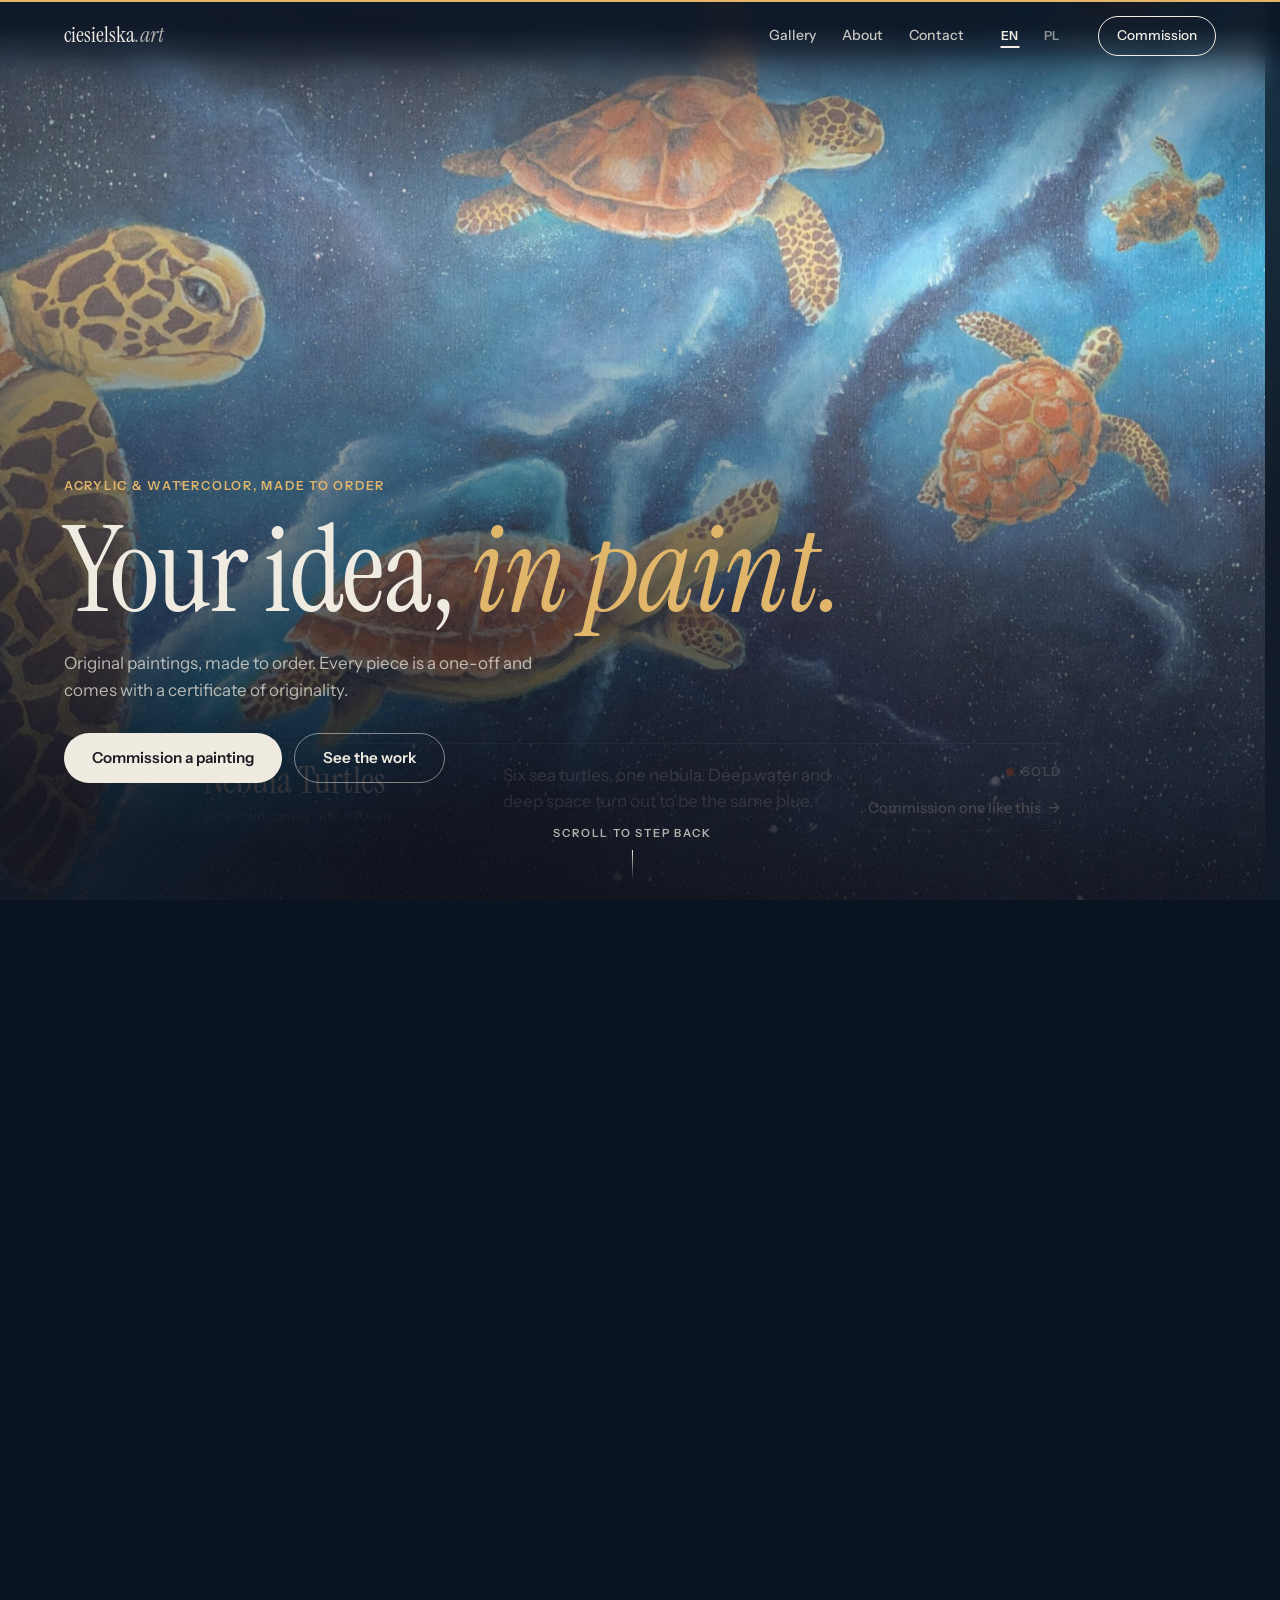
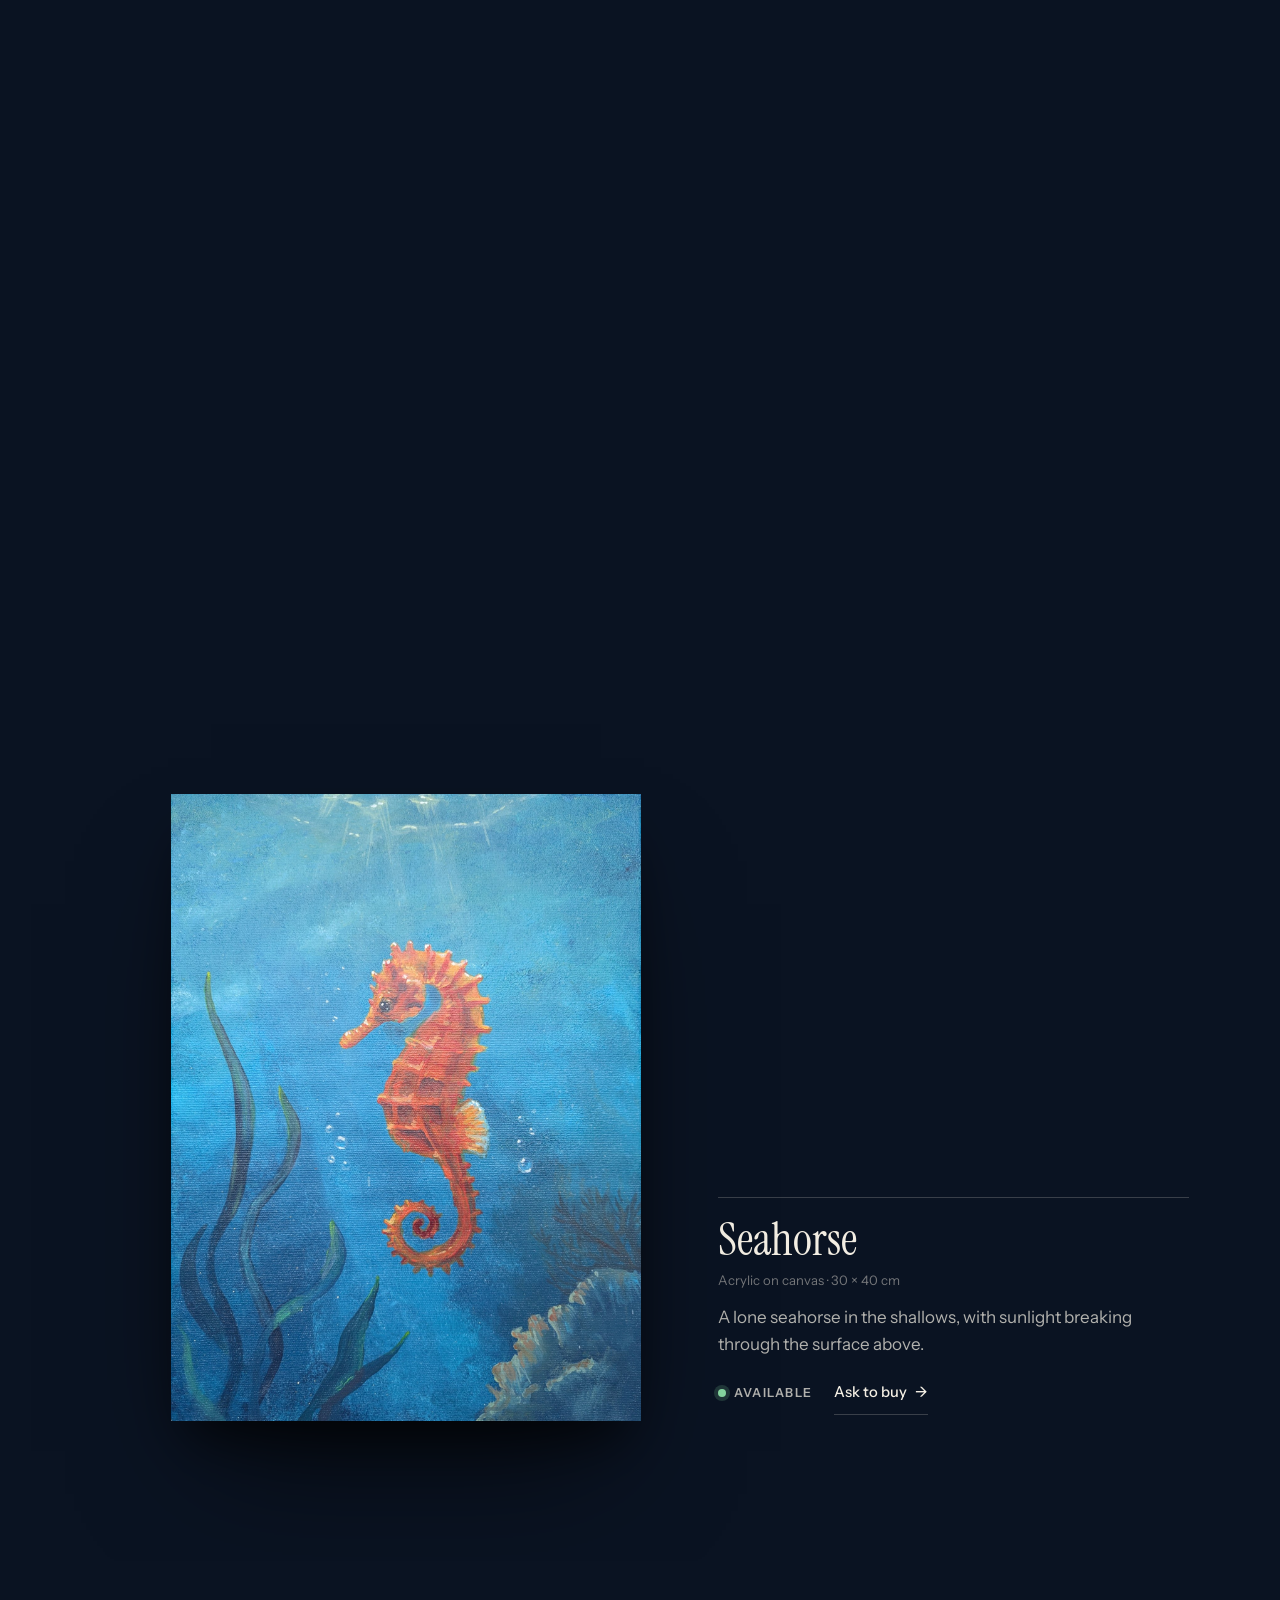
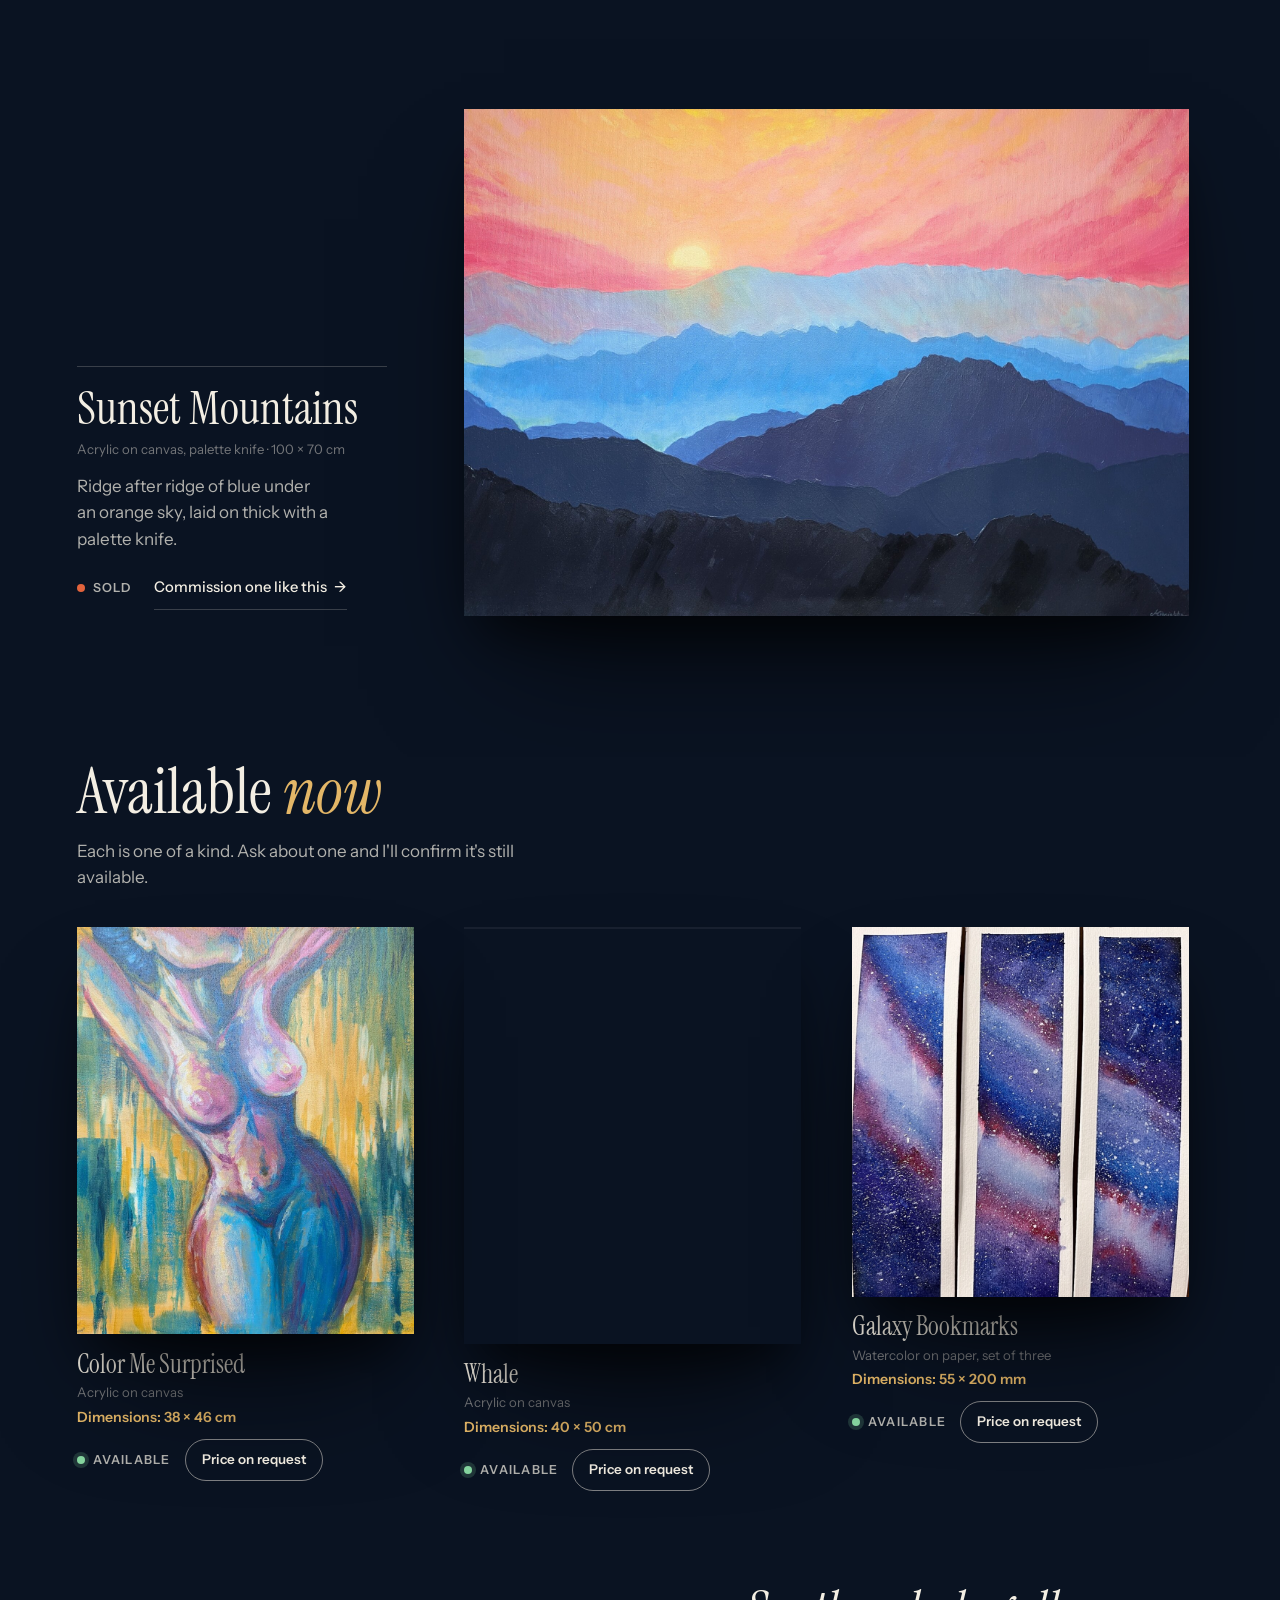
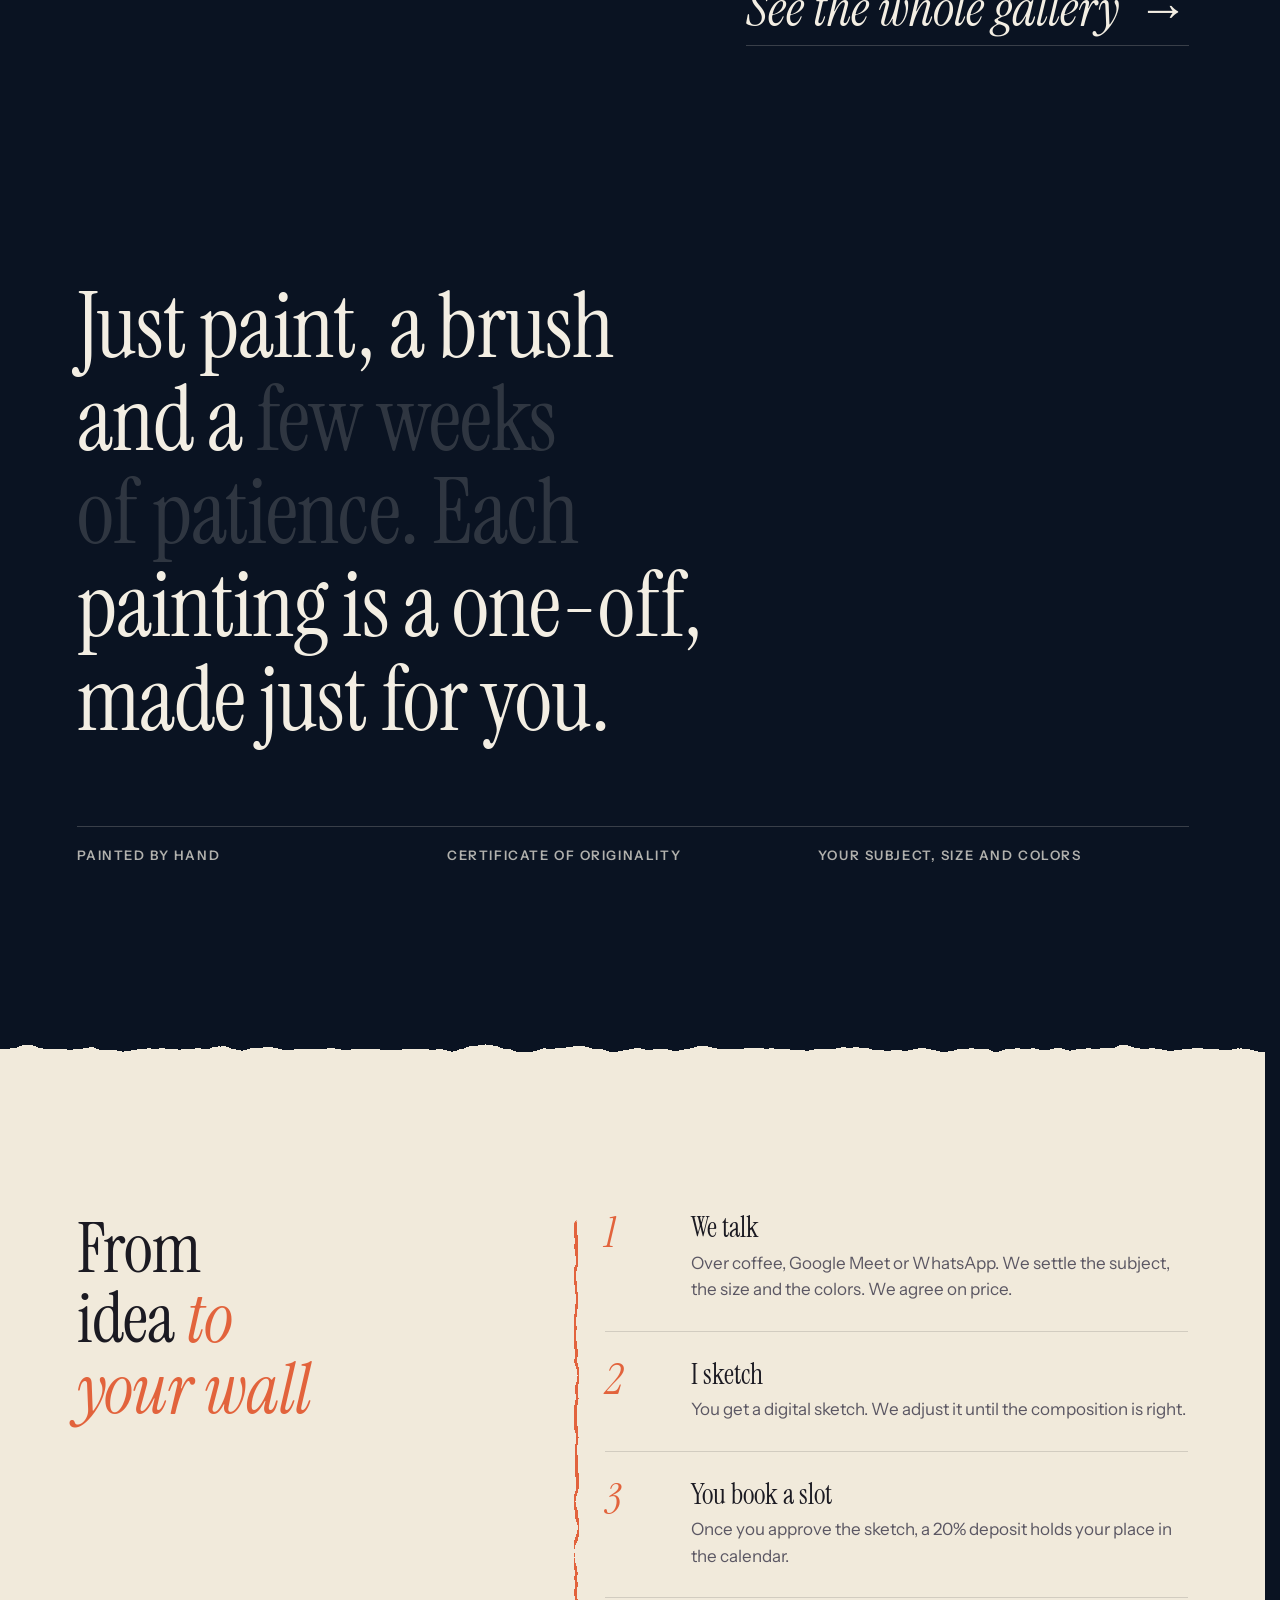
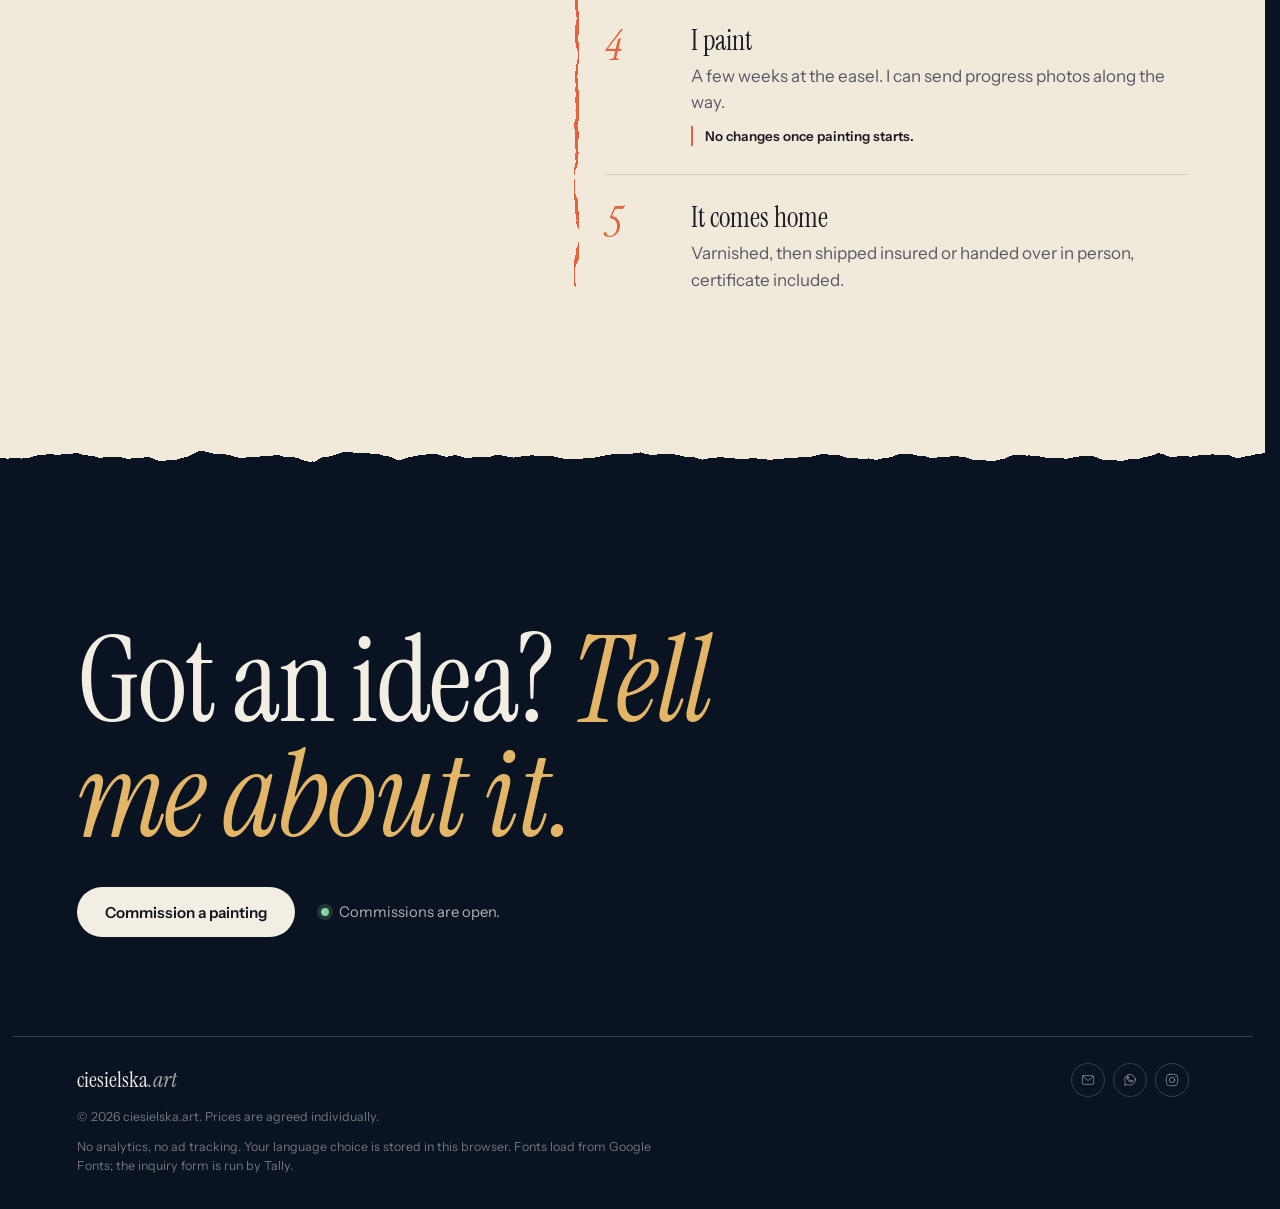
==== commit aa06f035: "Add About page, three new paintings and a restyled contact page - About page with Marta's text and p" ====
--- a/index.html
+++ b/index.html
@@ -23,16 +23,16 @@
 if (!matchMedia('(prefers-reduced-motion: reduce)').matches || /[?&]motion=on\b/.test(location.search)) document.documentElement.classList.add('motion');
 </script>
 
-<link rel="stylesheet" href="site.css?v=footer-1">
+<link rel="stylesheet" href="site.css?v=about-1">
 
 <script type="application/ld+json">
 {
   "@context": "https://schema.org",
   "@type": "Person",
-  "name": "ciesielska.art",
-  "description": "er. Original acrylic and watercolor ings, made to order. No prints, no AI.",
+  "name": "Marta Ciesielska",
+  "description": "Painter. Original acrylic and watercolor paintings, made to order.",
   "url": "https://ciesielska.art",
-  "jobTitle": "er"
+  "jobTitle": "Painter"
 }
 </script>
 </head>
@@ -55,6 +55,7 @@
   <a class="wordmark" href="#top">ciesielska<em>.art</em></a>
   <div class="topbar-right">
     <a class="nav-link" href="gallery.html" data-i18n="nav_gallery">Gallery</a>
+    <a class="nav-link" href="about.html" data-i18n="nav_about">About</a>
     <a class="nav-link" href="contact.html" data-i18n="nav_contact">Contact</a>
     <div class="lang" role="group" aria-label="Language" data-i18n-attr="aria-label:language_group">
       <button type="button" data-lang="en" aria-pressed="true" aria-label="Switch to English">EN</button>
@@ -68,12 +69,12 @@
 
 <!-- Titles, media and availability come from works.js; the English text here is the no-JS fallback. -->
 
-<!-- ================= HERO + ING 1 ================= -->
+<!-- ================= HERO + PAINTING 1 ================= -->
 <section class="hero" id="top" data-room="sea">
   <div class="hero-stage">
     <div class="hero-canvas" id="works">
-      <button type="button" class="art" data-view data-work="nebula-turtles" style="--ratio:2100/1460; --crop:1.07; --origin:55% 30%">
-        <img src="images/01-nebula-turtles.jpg" width="2100" height="1460" alt="Six sea turtles swimming through a blue nebula" data-work="nebula-turtles" data-field="alt" fetchpriority="high" decoding="async">
+      <button type="button" class="art" data-view data-work="nebula-turtles" style="--ratio:2000/1400">
+        <img src="images/01-nebula-turtles.jpg" width="2000" height="1400" alt="Six sea turtles swimming through a blue nebula" data-work="nebula-turtles" data-field="alt" fetchpriority="high" decoding="async">
         <span class="sheen" aria-hidden="true"></span>
         <span class="closer" aria-hidden="true" data-i18n="look_closer">Look closer</span>
       </button>
@@ -84,9 +85,9 @@
     <div class="hero-copy">
       <p class="kicker" data-i18n="hero_kicker">Acrylic &amp; watercolor, made to order</p>
       <h1 data-i18n-html="hero_title">Your idea, <em>in paint.</em></h1>
-      <p class="lede" data-i18n="hero_lede">Original ings, made to order. No prints, no AI. Every piece is a one-off and comes with a certificate of originality.</p>
+      <p class="lede" data-i18n="hero_lede">Original paintings, made to order. Every piece is a one-off and comes with a certificate of originality.</p>
       <div class="hero-actions">
-        <button type="button" class="btn btn-solid" data-commission data-i18n="hero_cta1">Commission a ing</button>
+        <button type="button" class="btn btn-solid" data-commission data-i18n="hero_cta1">Commission a painting</button>
         <a class="btn btn-line" href="#works" id="seeWork" data-i18n="hero_cta2">See the work</a>
       </div>
     </div>
@@ -109,33 +110,33 @@
   </div>
 </section>
 
-<!-- ================= ING 2 ================= -->
-<section class="piece piece--portrait" data-room="violet">
+<!-- ================= PAINTING 2 ================= -->
+<section class="piece piece--portrait" data-room="reef">
   <figure class="work unveil">
-    <button type="button" class="art" data-view data-work="galaxy-bookmarks" style="--ratio:1275/1400; --crop:1.12; --origin:55% 30%">
-      <img src="images/02-watercolor-galaxies.jpg" width="1275" height="1400" alt="Three bookmarks ed with watercolor galaxies" data-work="galaxy-bookmarks" data-field="alt" loading="lazy" decoding="async">
+    <button type="button" class="art" data-view data-work="seahorse" style="--ratio:1500/2000">
+      <img src="images/04-seahorse.jpg" width="1500" height="2000" alt="An orange seahorse in blue water with seaweed and coral, sunlight coming through the surface" data-work="seahorse" data-field="alt" loading="lazy" decoding="async">
       <span class="sheen" aria-hidden="true"></span>
       <span class="closer" aria-hidden="true" data-i18n="look_closer">Look closer</span>
     </button>
   </figure>
   <div class="placard reveal">
     <div>
-      <h2 data-work="galaxy-bookmarks" data-field="title">Galaxy Bookmarks</h2>
-      <p class="medium" data-work="galaxy-bookmarks" data-field="medium">Watercolor on paper, set of three</p>
-    </div>
-    <p class="desc" data-work="galaxy-bookmarks" data-field="desc">Three strips of night sky, small enough to live in a book.</p>
+      <h2 data-work="seahorse" data-field="title">Seahorse</h2>
+      <p class="medium" data-work="seahorse" data-field="medium">Acrylic on canvas · 30 × 40 cm</p>
+    </div>
+    <p class="desc" data-work="seahorse" data-field="desc">A lone seahorse in the shallows, with sunlight breaking through the surface above.</p>
     <div class="placard-foot">
-      <span class="status is-available" data-work="galaxy-bookmarks" data-field="status">Available</span>
-      <button type="button" class="text-btn" data-action data-work="galaxy-bookmarks" data-field="action">Ask to buy</button>
-    </div>
-  </div>
-</section>
-
-<!-- ================= ING 3 ================= -->
+      <span class="status is-available" data-work="seahorse" data-field="status">Available</span>
+      <button type="button" class="text-btn" data-action data-work="seahorse" data-field="action">Ask to buy</button>
+    </div>
+  </div>
+</section>
+
+<!-- ================= PAINTING 3 ================= -->
 <section class="piece piece--landscape" data-room="dusk">
   <figure class="work unveil">
-    <button type="button" class="art" data-view data-work="sunset-mountains" style="--ratio:1980/1370; --crop:1.09; --origin:60% 25%">
-      <img src="images/03-sunset-mountains.jpg" width="1980" height="1370" alt="Layered blue mountain ridges under an orange and pink sunset" data-work="sunset-mountains" data-field="alt" loading="lazy" decoding="async">
+    <button type="button" class="art" data-view data-work="sunset-mountains" style="--ratio:2000/1400">
+      <img src="images/03-sunset-mountains.jpg" width="2000" height="1400" alt="Layered blue mountain ridges under an orange and pink sunset" data-work="sunset-mountains" data-field="alt" loading="lazy" decoding="async">
       <span class="sheen" aria-hidden="true"></span>
       <span class="closer" aria-hidden="true" data-i18n="look_closer">Look closer</span>
     </button>
@@ -165,9 +166,9 @@
 
 <!-- ================= STATEMENT ================= -->
 <section class="statement" data-room="ink">
-  <p class="statement-text" data-i18n="statement" data-split>No prints. No AI. Just , a brush and a few weeks of patience.</p>
+  <p class="statement-text" data-i18n="statement" data-split>Just paint, a brush and a few weeks of patience. Each painting is a one-off, made just for you.</p>
   <ul class="facts reveal">
-    <li data-i18n="fact1">ed by hand</li>
+    <li data-i18n="fact1">Painted by hand</li>
     <li data-i18n="fact2">Certificate of originality</li>
     <li data-i18n="fact3">Your subject, size and colors</li>
   </ul>
@@ -202,9 +203,9 @@
       <li class="step reveal">
         <span class="num" aria-hidden="true">4</span>
         <div>
-          <h3 data-i18n="s4_title">I </h3>
+          <h3 data-i18n="s4_title">I paint</h3>
           <p data-i18n="s4_desc">A few weeks at the easel. I can send progress photos along the way.</p>
-          <p class="note" data-i18n="s4_note">No changes once ing starts.</p>
+          <p class="note" data-i18n="s4_note">No changes once painting starts.</p>
         </div>
       </li>
       <li class="step reveal">
@@ -242,8 +243,8 @@
 
 <!-- The close-up viewer and the inquiry form dialog are created by site.js, shared with gallery.html. -->
 
-<script src="works.js"></script>
-<script src="site.js?v=footer-1"></script>
+<script src="works.js?v=about-1"></script>
+<script src="site.js?v=about-1"></script>
 
 </body>
 </html>
--- a/site.css
+++ b/site.css
@@ -17,7 +17,7 @@
   --sans: "Instrument Sans", -apple-system, BlinkMacSystemFont, "Segoe UI", sans-serif;
 
   --pad: clamp(20px, 5vw, 72px);
-  --hung-w: min(92vw, 1080px, calc((100svh - 300px) * 1.438));
+  --hung-w: min(92vw, 1080px, calc((100svh - 300px) * 1.4286));
 }
 
 html {
@@ -27,6 +27,7 @@
   -webkit-text-size-adjust: 100%;
   scrollbar-gutter: stable;
 }
+html[data-room="reef"]   { --wall: #07202c; --glow: #1f93b4; }
 html[data-room="violet"] { --wall: #120f2a; --glow: #5b3fae; }
 html[data-room="dusk"]   { --wall: #1c1220; --glow: #c4523a; }
 html[data-room="ink"]    { --wall: #0e0f14; --glow: #3a3f66; }
@@ -287,6 +288,25 @@
 }
 .price-link:hover { border-color: var(--fg); background: var(--fg); color: #14151c; transform: translateY(-2px); }
 
+/* Thumbnails open close on the painting's best detail and step back to the whole
+   picture as the tile scrolls into view; hovering leans back in. The timeline is
+   named on the tile because the painting's own clipping box would otherwise be
+   treated as the scroller. */
+.motion .tile .art img { transform-origin: var(--focus, 50% 50%); transition: scale .9s cubic-bezier(.2, .7, .2, 1); }
+.motion .tile .art:hover img, .motion .tile .art:focus-visible img { scale: 1.07; }
+@supports (animation-timeline: view()) {
+  .motion .tile { view-timeline: --tile block; }
+  .motion .tile .art img { animation: step-back linear both; animation-timeline: --tile; animation-range: entry 15% cover 45%; }
+  @keyframes step-back {
+    from { transform: scale(calc(var(--crop, 1) * var(--zoom, 1.8))); }
+    to { transform: scale(var(--crop, 1)); }
+  }
+}
+@supports not (animation-timeline: view()) {
+  .motion .tile .art img { transition: transform 1.6s cubic-bezier(.2, .7, .2, 1), scale .9s cubic-bezier(.2, .7, .2, 1); }
+  .motion .tile.reveal:not(.in) .art img { transform: scale(calc(var(--crop, 1) * var(--zoom, 1.8))); }
+}
+
 /* ============ HOMEPAGE: more work ============ */
 .band { max-width: 1240px; margin: 0 auto; padding: 0 var(--pad) clamp(60px, 10svh, 120px); }
 .band h2 { font-size: clamp(2.2rem, 6vw, 4rem); line-height: 1; }
@@ -309,26 +329,68 @@
 .page-head h1 { font-size: clamp(3.6rem, 14vw, 9.5rem); line-height: .9; letter-spacing: -.02em; }
 .page-head h1 em { color: var(--ochre); }
 .page-head p { max-width: 44ch; color: var(--fg-soft); margin-top: 22px; text-wrap: pretty; }
-.contact-head { max-width: 1000px; padding-top: clamp(110px, 17svh, 160px); padding-bottom: clamp(30px, 6svh, 64px); text-align: center; }
-.contact-head h1 { font-size: clamp(3rem, 9vw, 7rem); }
-.contact-head > p:not(.contact-reference) { margin: 18px auto 0; }
-.contact-reference {
-  width: fit-content; max-width: 100%; margin: 24px auto 0; padding: 12px 18px; border: 1px solid var(--rule); border-left: 2px solid var(--ochre);
-  color: var(--ochre) !important; background: rgba(227, 182, 103, .08); text-align: left;
-}
-.contact-options {
-  max-width: 920px; margin: 0 auto; padding: 0 var(--pad) clamp(90px, 14svh, 150px);
-  display: grid; grid-template-columns: repeat(3, minmax(0, 1fr)); gap: clamp(10px, 2.4vw, 28px);
-}
-.contact-action {
-  min-height: 64px; width: 100%; padding: 12px clamp(10px, 2vw, 26px); margin: 0; display: flex; align-items: center; justify-content: center;
-  border-radius: 999px; font-size: clamp(.78rem, 1.35vw, .96rem); text-align: center; white-space: nowrap;
-}
-@media (max-width: 800px) {
-  .contact-options { grid-template-columns: repeat(3, minmax(0, 1fr)); gap: 8px; padding-bottom: 90px; }
-  .contact-action { min-height: 54px; padding: 10px 6px; font-size: clamp(.67rem, 2.8vw, .9rem); }
-  .contact-head { padding-top: clamp(100px, 15svh, 140px); }
-  .contact-head h1 { font-size: clamp(2.7rem, 10vw, 5rem); }
+
+/* ============ ABOUT PAGE ============ */
+.about-head { padding-bottom: clamp(26px, 5svh, 52px); }
+.about-body {
+  max-width: 1240px; margin: 0 auto; padding: 0 var(--pad) clamp(40px, 8svh, 90px);
+  display: grid; gap: clamp(36px, 6vw, 84px); align-items: start;
+}
+.about-photo { width: min(100%, 420px); }
+.about-photo .art { cursor: default; }
+.about-text { display: grid; gap: 20px; max-width: 58ch; }
+.about-text p { color: var(--fg-soft); font-size: 1.08rem; line-height: 1.65; text-wrap: pretty; }
+.about-text .about-lead {
+  font-family: var(--serif); font-size: clamp(2rem, 4.6vw, 3.3rem); line-height: 1.08; letter-spacing: -.01em;
+  color: var(--fg); max-width: 16ch; margin-bottom: 8px; text-wrap: balance;
+}
+.about-more { margin-top: 18px; }
+@media (min-width: 860px) {
+  .about-body { grid-template-columns: minmax(0, 5fr) minmax(0, 7fr); }
+  .about-photo { position: sticky; top: 100px; justify-self: start; }
+}
+
+/* ============ CONTACT PAGE ============ */
+.contact-head { padding-bottom: clamp(26px, 5svh, 52px); }
+.contact-head h1 { font-size: clamp(3.2rem, 11vw, 8rem); }
+.contact-body {
+  max-width: 1240px; margin: 0 auto; padding: 0 var(--pad) clamp(90px, 14svh, 170px);
+  display: grid; gap: clamp(36px, 6vw, 84px); align-items: start;
+}
+/* The painting the visitor came from, hung with its label. */
+.contact-about { display: grid; grid-template-columns: minmax(0, 132px) minmax(0, 1fr); gap: 20px; align-items: end; }
+.contact-about .art { cursor: pointer; }
+.contact-about .placard { gap: 8px; padding-top: 14px; }
+.contact-about .placard h2 { font-size: clamp(1.7rem, 4vw, 2.3rem); }
+.contact-about .kicker { margin-bottom: 0; font-size: .72rem; }
+.contact-about .viewer-note { margin-top: 4px; }
+
+/* Ways to get in touch, as rows you can't miss. */
+.contact-list { list-style: none; max-width: 860px; border-top: 1px solid var(--rule); }
+.contact-row {
+  display: grid; grid-template-columns: 46px minmax(0, 1fr) auto; align-items: center; gap: 4px 20px;
+  width: 100%; padding: 24px 4px; border-bottom: 1px solid var(--rule);
+  color: var(--fg); text-align: left; text-decoration: none;
+  transition: padding .4s cubic-bezier(.2, .7, .2, 1), border-color .2s;
+}
+.contact-icon {
+  grid-row: 1 / span 2; width: 46px; height: 46px; display: grid; place-items: center;
+  border: 1px solid var(--rule); border-radius: 50%; color: var(--fg-soft); transition: color .2s, border-color .2s;
+}
+.contact-icon svg { width: 20px; height: 20px; fill: none; stroke: currentColor; stroke-width: 1.5; stroke-linecap: round; stroke-linejoin: round; }
+.contact-icon .dot { fill: currentColor; stroke: none; }
+.contact-name { grid-column: 2; font-family: var(--serif); font-size: clamp(1.9rem, 4.6vw, 2.8rem); line-height: 1.05; transition: color .2s; }
+.contact-copy { grid-column: 2; font-size: .95rem; color: var(--fg-soft); max-width: 46ch; text-wrap: pretty; }
+.contact-go { grid-column: 3; grid-row: 1 / span 2; font-size: 1.6rem; color: var(--fg-faint); transition: transform .3s, color .2s; }
+.contact-row:hover, .contact-row:focus-visible { padding-left: 16px; border-color: var(--ochre); }
+.contact-row:hover .contact-name, .contact-row:focus-visible .contact-name { color: var(--ochre); }
+.contact-row:hover .contact-icon, .contact-row:focus-visible .contact-icon { color: var(--ochre); border-color: var(--ochre); }
+.contact-row:hover .contact-go, .contact-row:focus-visible .contact-go { color: var(--ochre); transform: translateX(6px); }
+
+@media (min-width: 900px) {
+  .contact-body.has-work { grid-template-columns: minmax(0, 4fr) minmax(0, 8fr); }
+  .contact-about { grid-template-columns: none; gap: 22px; max-width: 340px; position: sticky; top: 110px; }
+  .contact-about .art { max-width: 230px; }
 }
 
 .filters { max-width: 1240px; margin: 0 auto; padding: 6px var(--pad) 0; display: flex; flex-wrap: wrap; gap: 8px; }
@@ -502,10 +564,15 @@
 /* ============ SMALL / SHORT SCREENS ============ */
 @media (max-width: 560px) {
   .topbar-cta { display: none; }
+  /* Three links plus the language switch have to share one line on a phone. */
+  .topbar-right { gap: clamp(8px, 2.6vw, 14px); }
+  .nav-link { font-size: .84rem; }
+  .lang button { min-width: 30px; }
+  .wordmark { font-size: 1.2rem; }
   .hero-actions .btn { flex: 1 1 100%; }
 }
 @media (max-height: 540px) and (orientation: landscape) {
-  :root { --hung-w: min(54vw, calc((100svh - 100px) * 1.438)); }
+  :root { --hung-w: min(54vw, calc((100svh - 100px) * 1.4286)); }
   .hero-stage, .motion .hero-stage { flex-direction: row; gap: 28px; }
   .hero-label { width: auto; flex: 1; min-width: 0; }
   .hero h1 { font-size: clamp(2.4rem, 12svh, 4rem); }
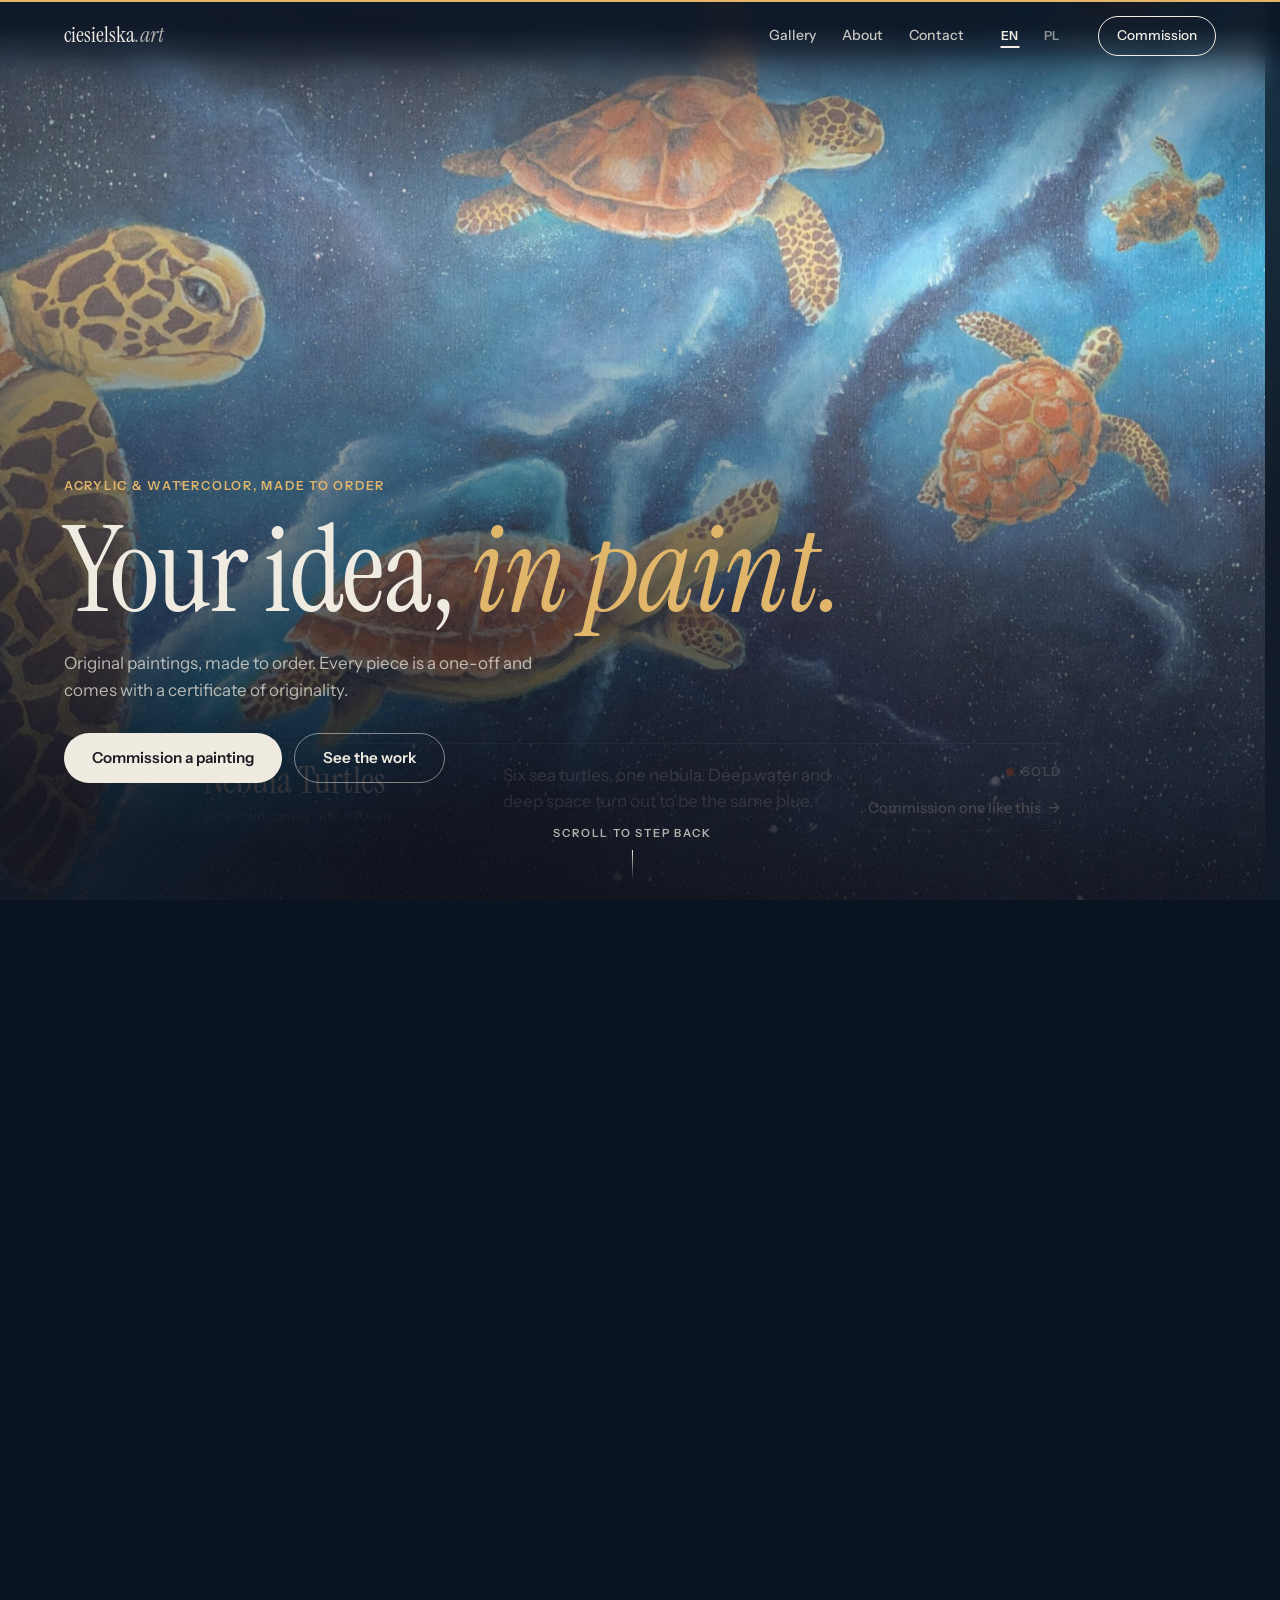
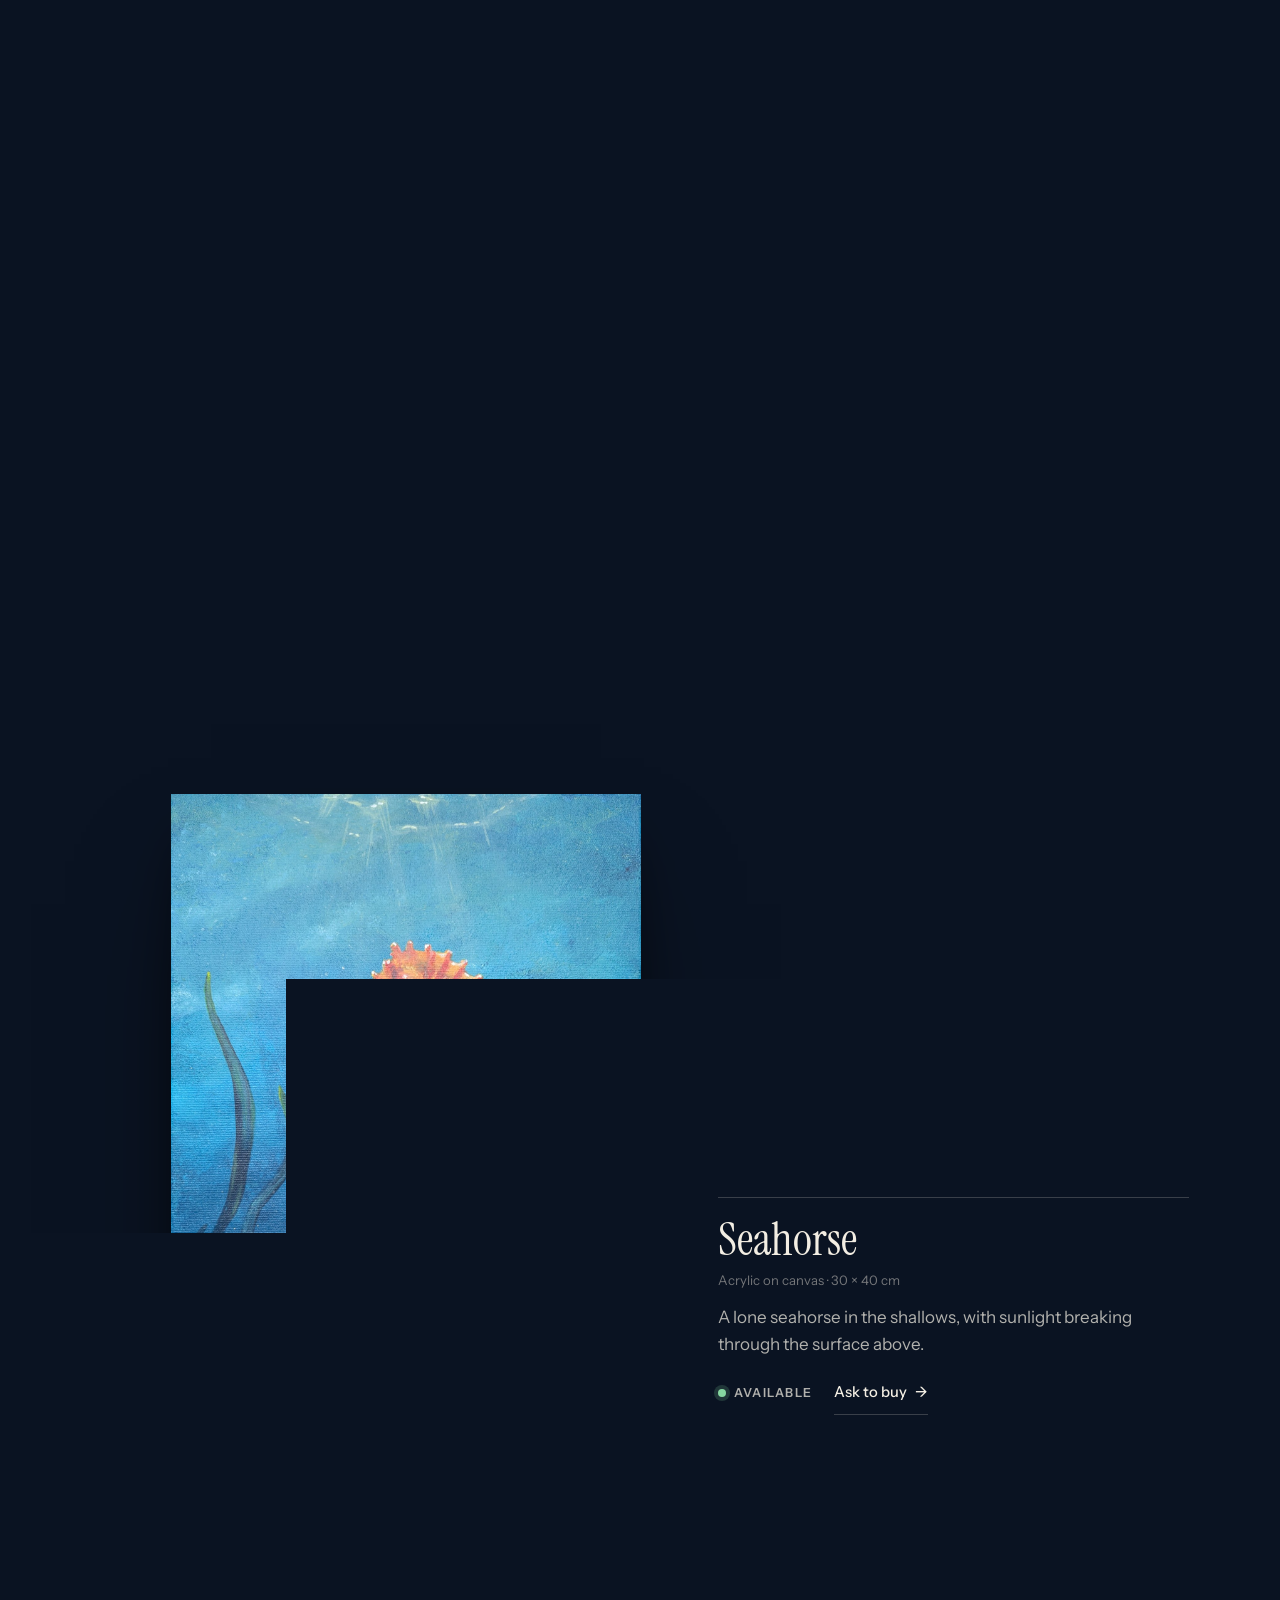
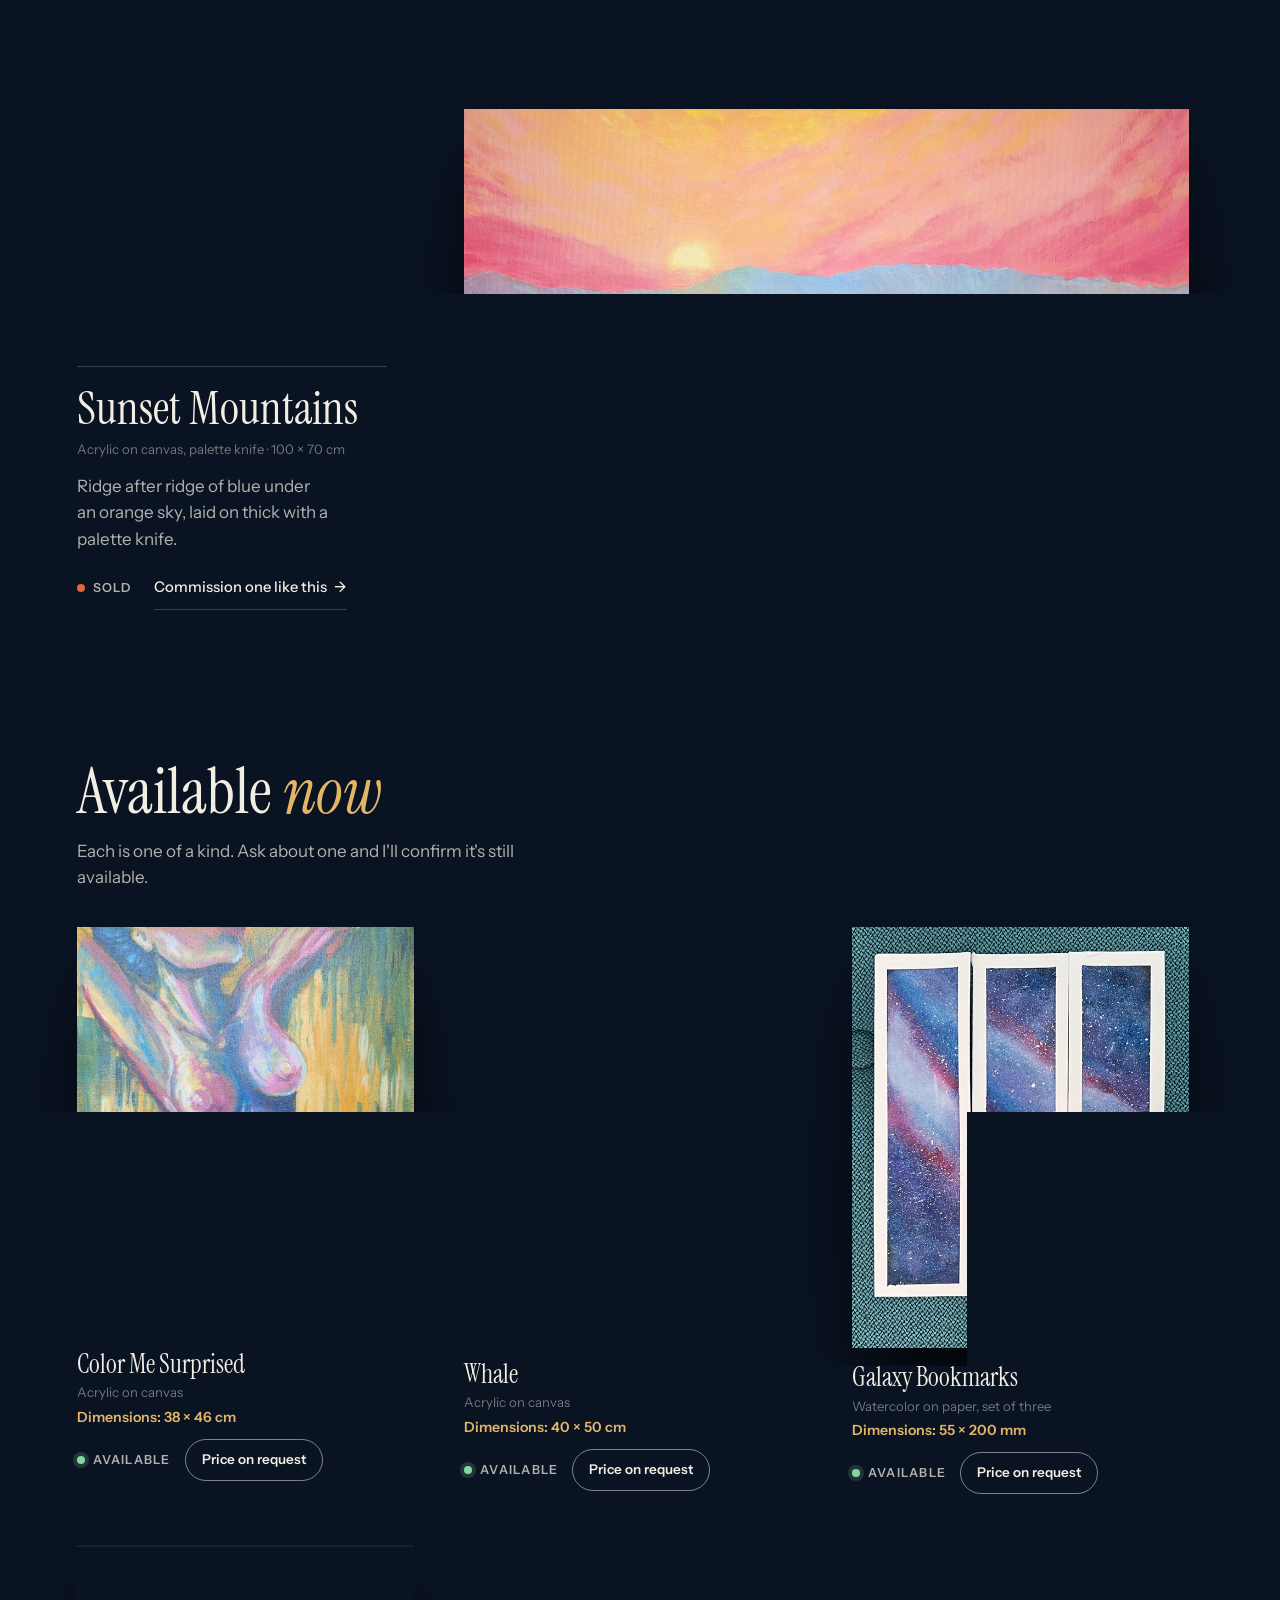
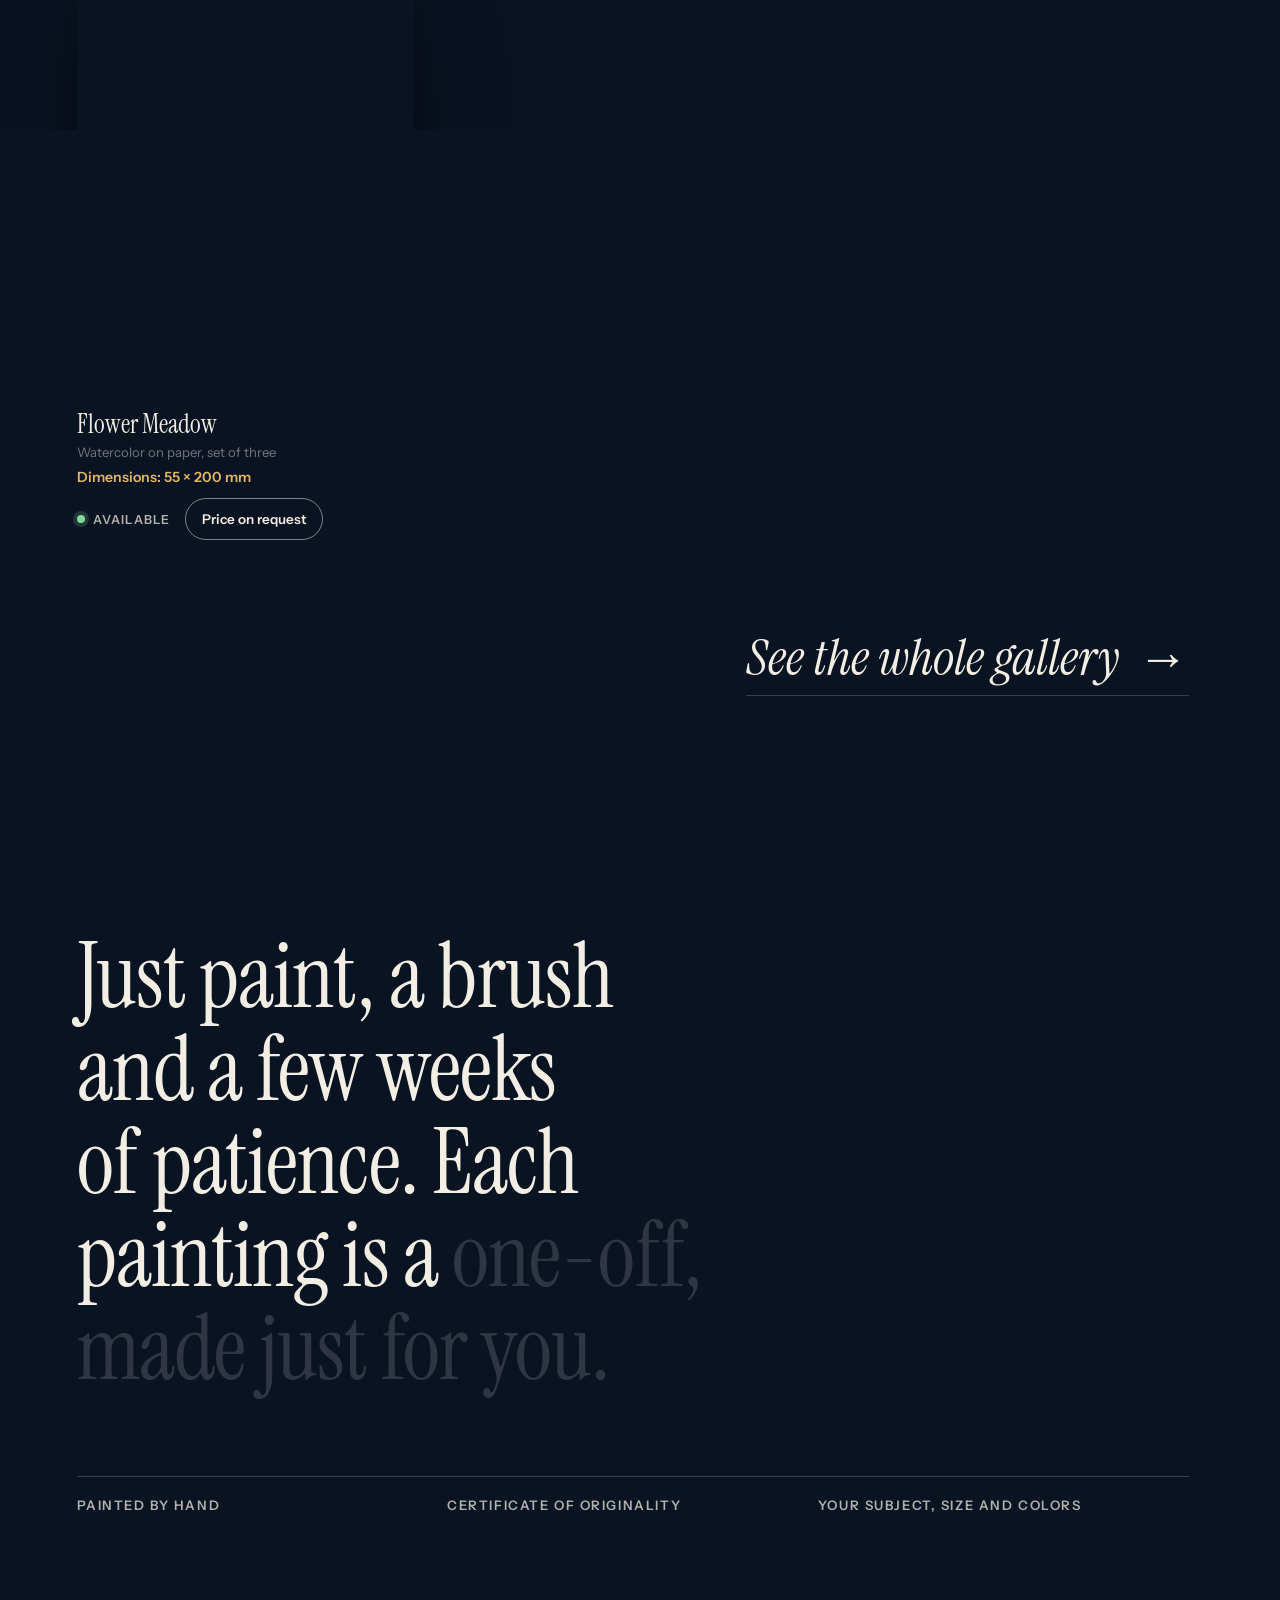
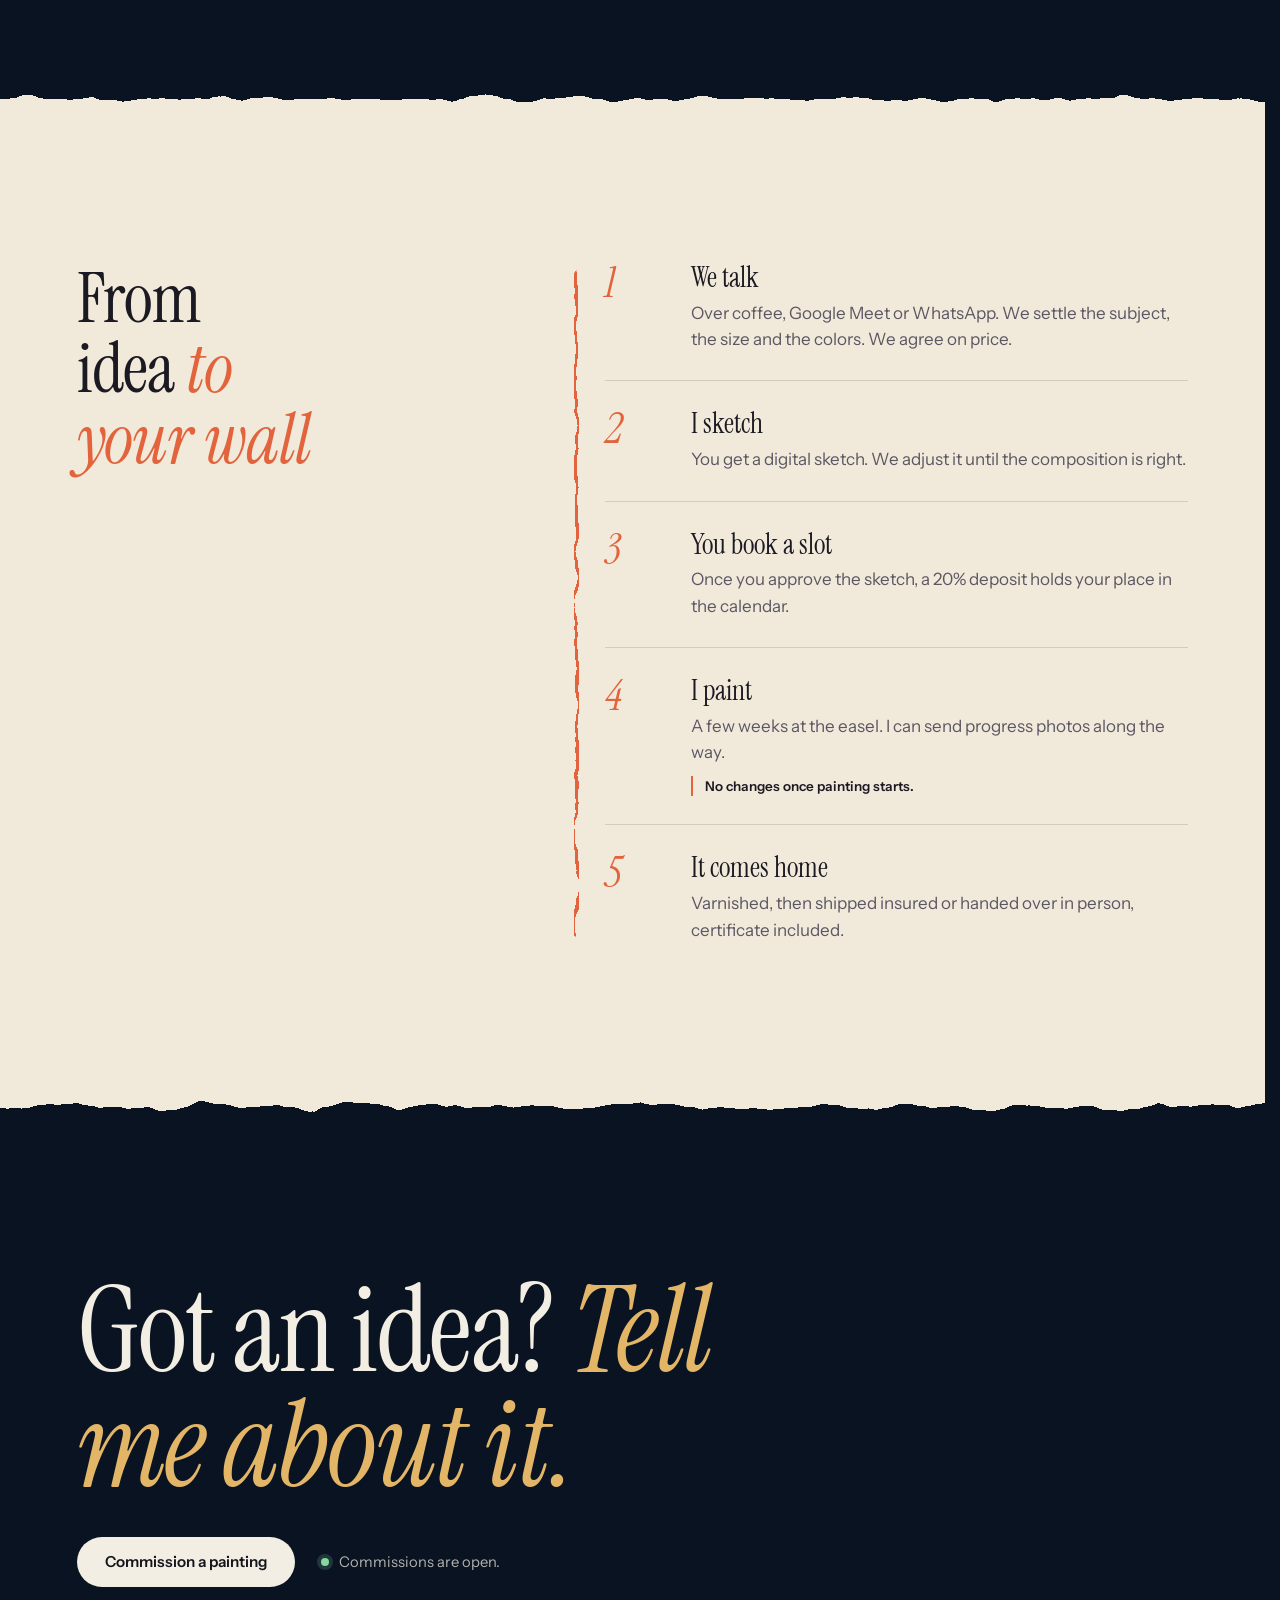
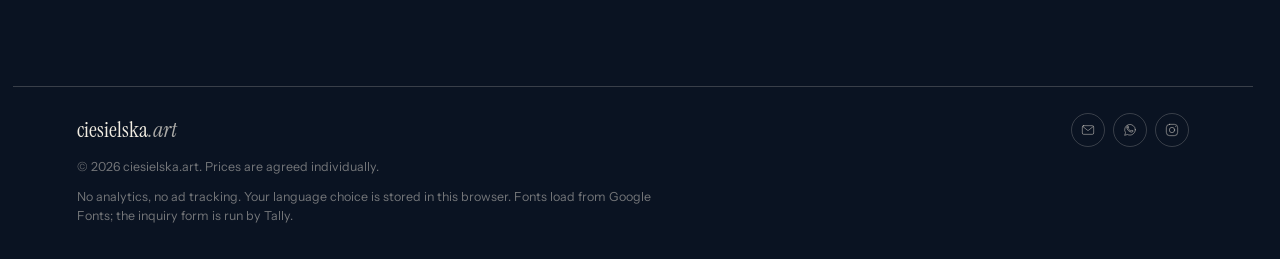
==== commit 6f6176c9: "Update bookmark photos and add flower meadow" ====
--- a/index.html
+++ b/index.html
@@ -23,7 +23,7 @@
 if (!matchMedia('(prefers-reduced-motion: reduce)').matches || /[?&]motion=on\b/.test(location.search)) document.documentElement.classList.add('motion');
 </script>
 
-<link rel="stylesheet" href="site.css?v=about-1">
+<link rel="stylesheet" href="site.css?v=gallery-photos-1">
 
 <script type="application/ld+json">
 {
@@ -243,8 +243,8 @@
 
 <!-- The close-up viewer and the inquiry form dialog are created by site.js, shared with gallery.html. -->
 
-<script src="works.js?v=about-1"></script>
-<script src="site.js?v=about-1"></script>
+<script src="works.js?v=gallery-photos-1"></script>
+<script src="site.js?v=gallery-photos-1"></script>
 
 </body>
 </html>
--- a/site.css
+++ b/site.css
@@ -513,6 +513,8 @@
 }
 .viewer-panel h2 { font-size: clamp(2rem, 5vw, 2.7rem); line-height: 1.02; text-wrap: balance; }
 .viewer-panel .medium { margin-top: -6px; }
+.viewer-photo-nav { display: flex; align-items: center; gap: 12px; color: var(--fg-faint); font-size: .8rem; font-variant-numeric: tabular-nums; }
+.viewer-photo-nav .x { width: 36px; height: 36px; font-size: 1rem; }
 .viewer-status { display: flex; flex-wrap: wrap; align-items: center; gap: 6px 16px; }
 .price { font-size: .9rem; color: var(--fg-soft); }
 .viewer-note { font-size: .86rem; color: var(--fg-soft); padding-left: 12px; border-left: 2px solid var(--ochre); max-width: 40ch; }
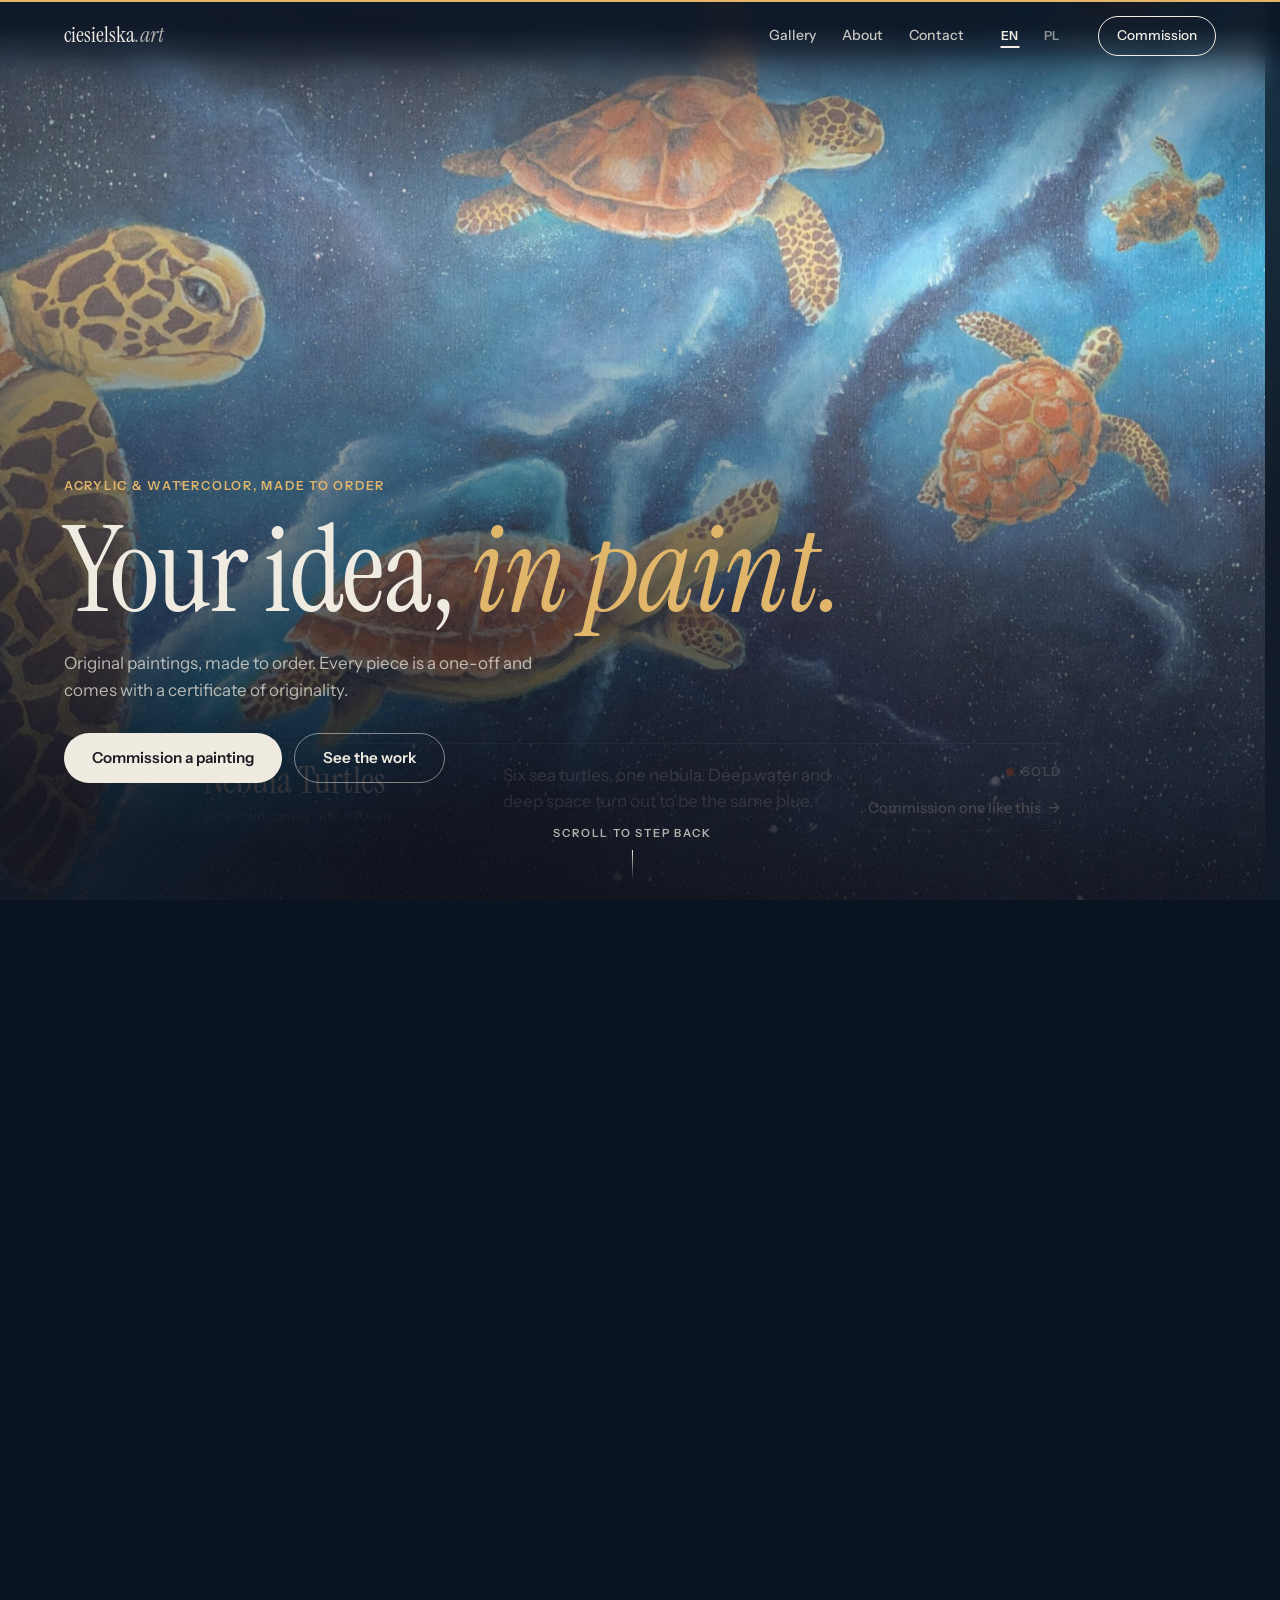
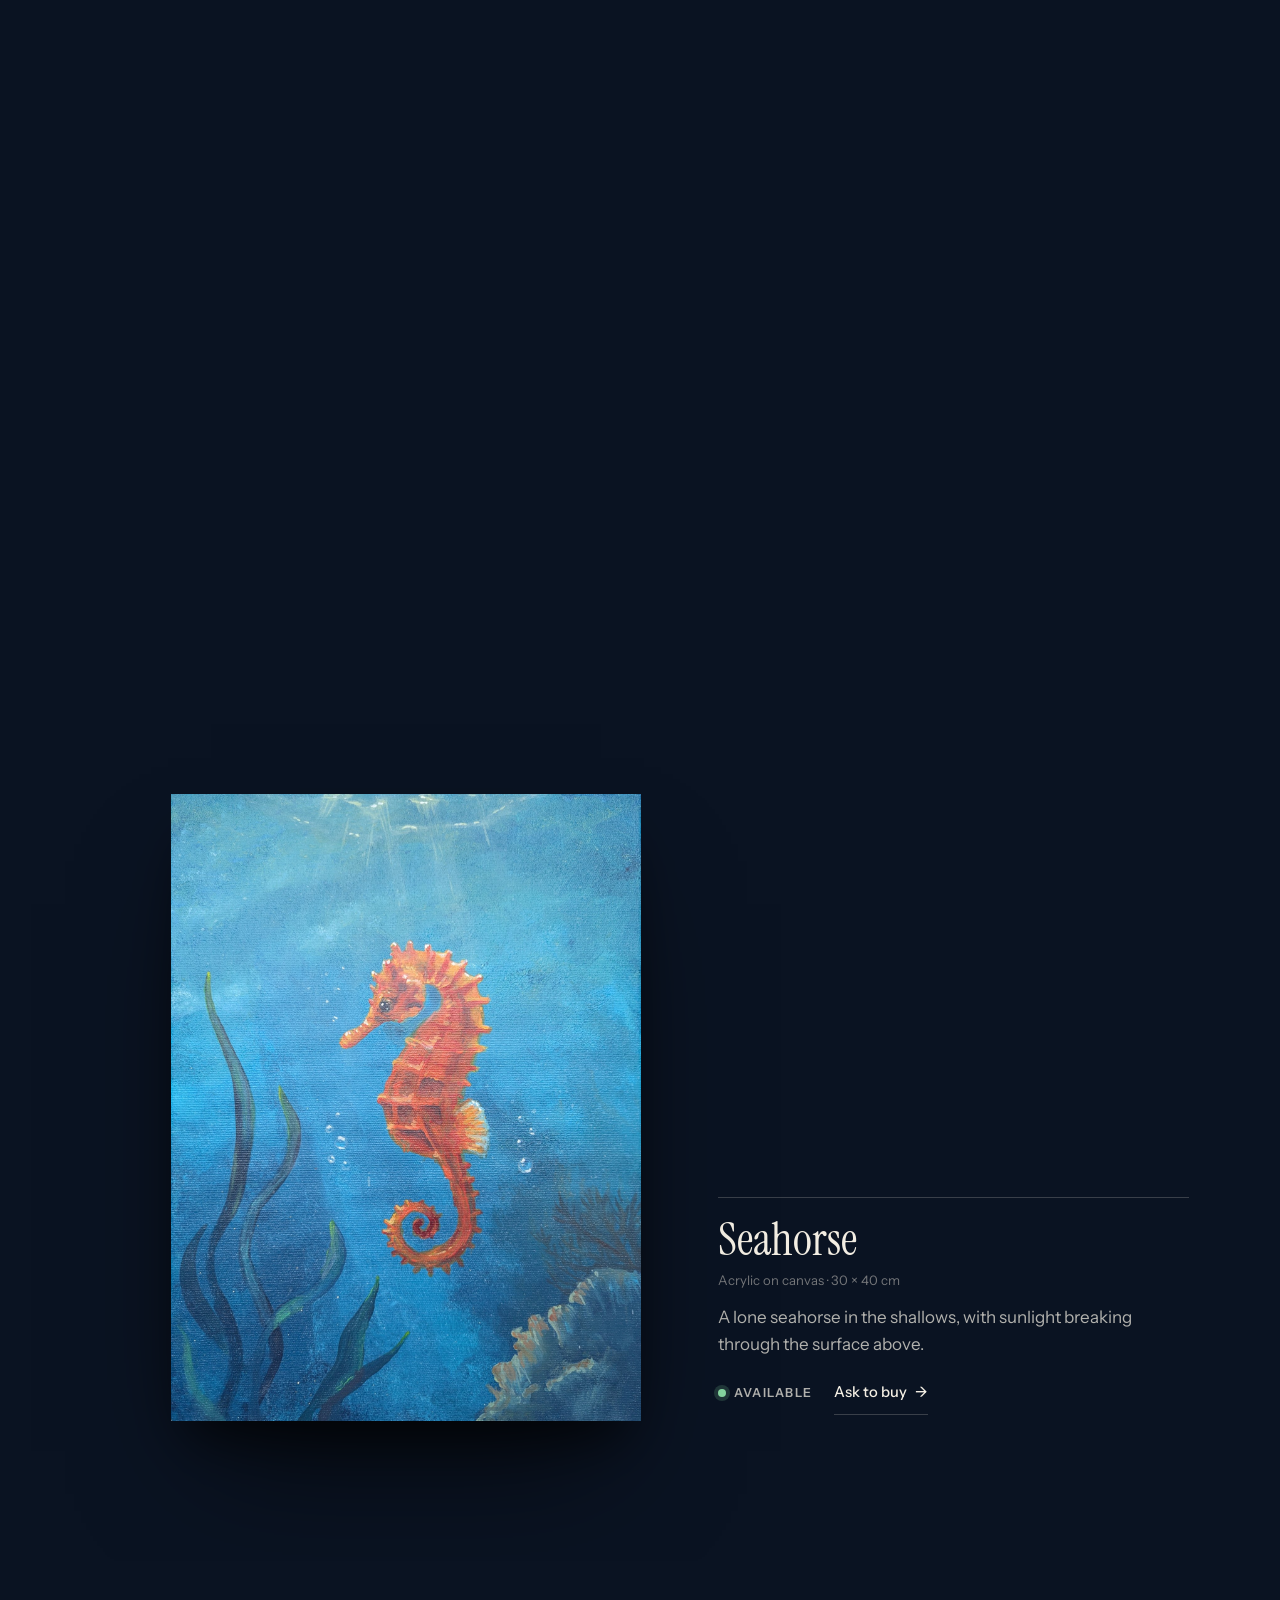
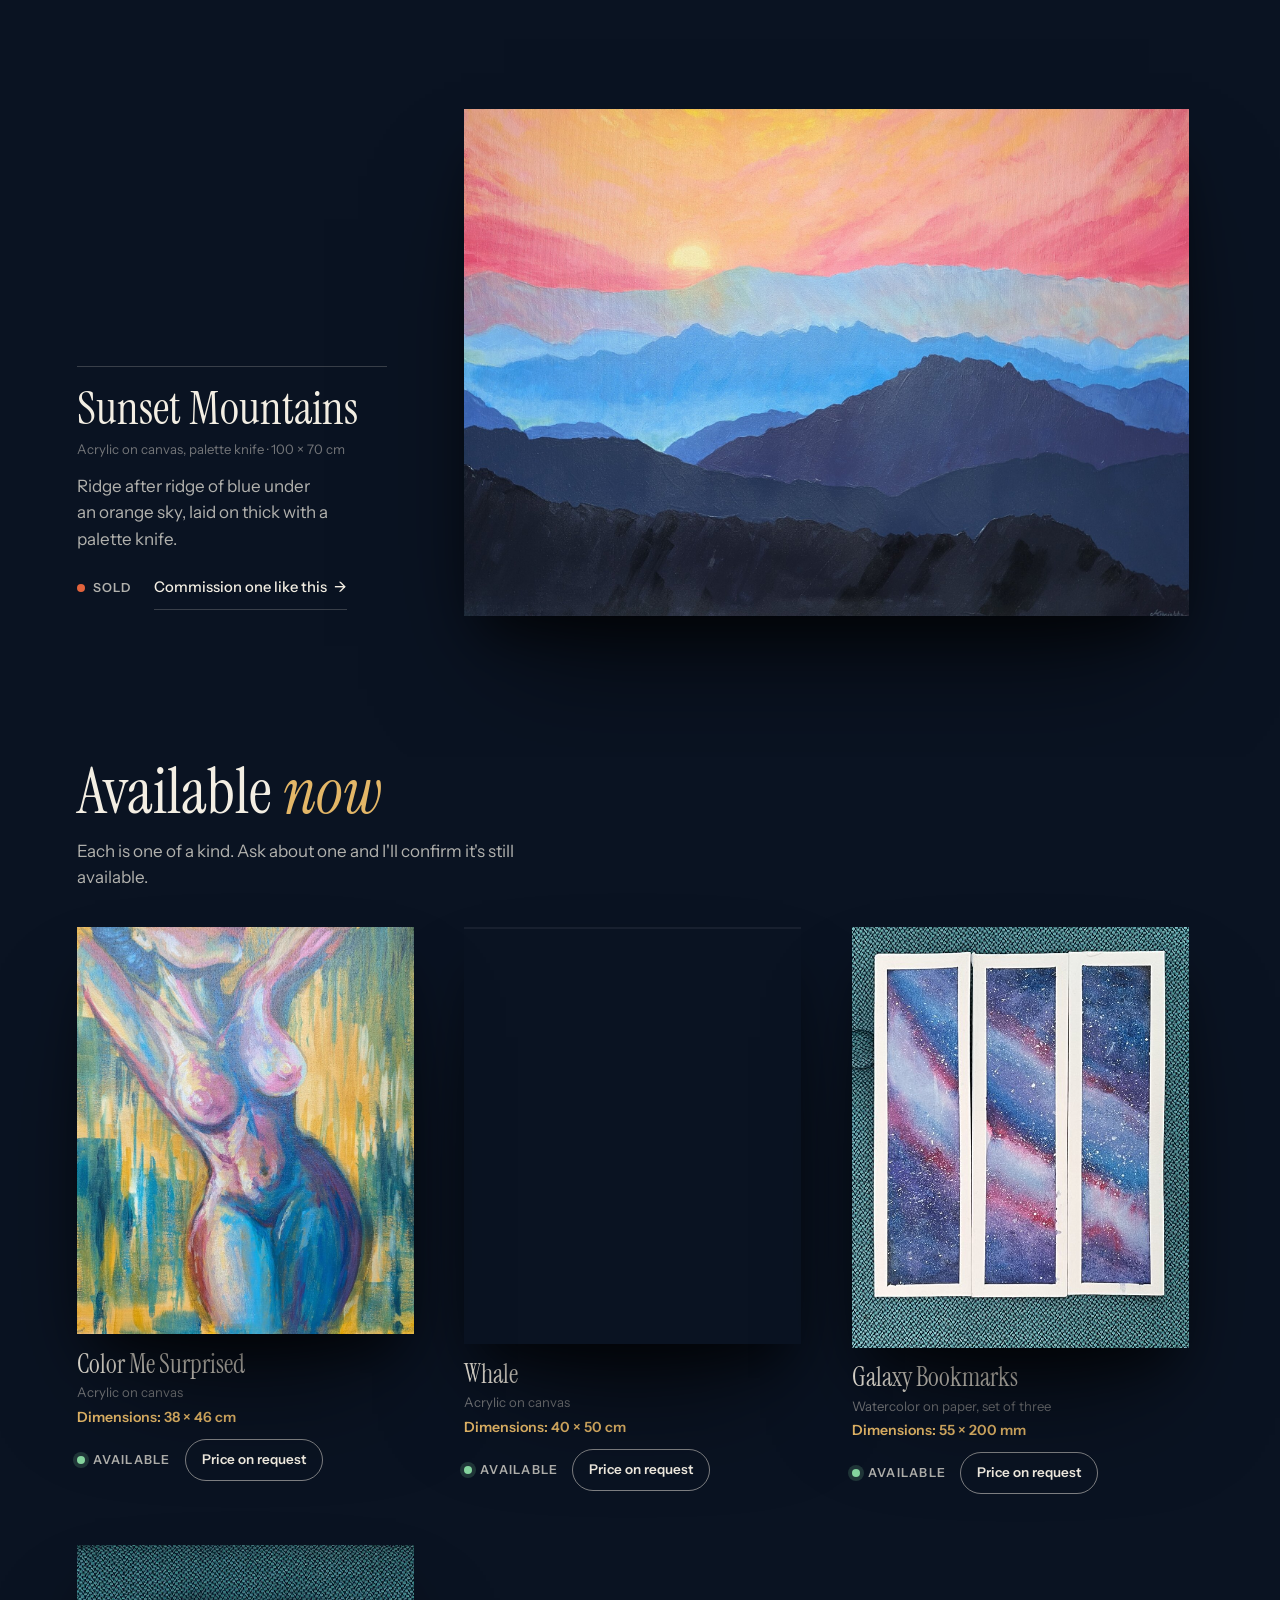
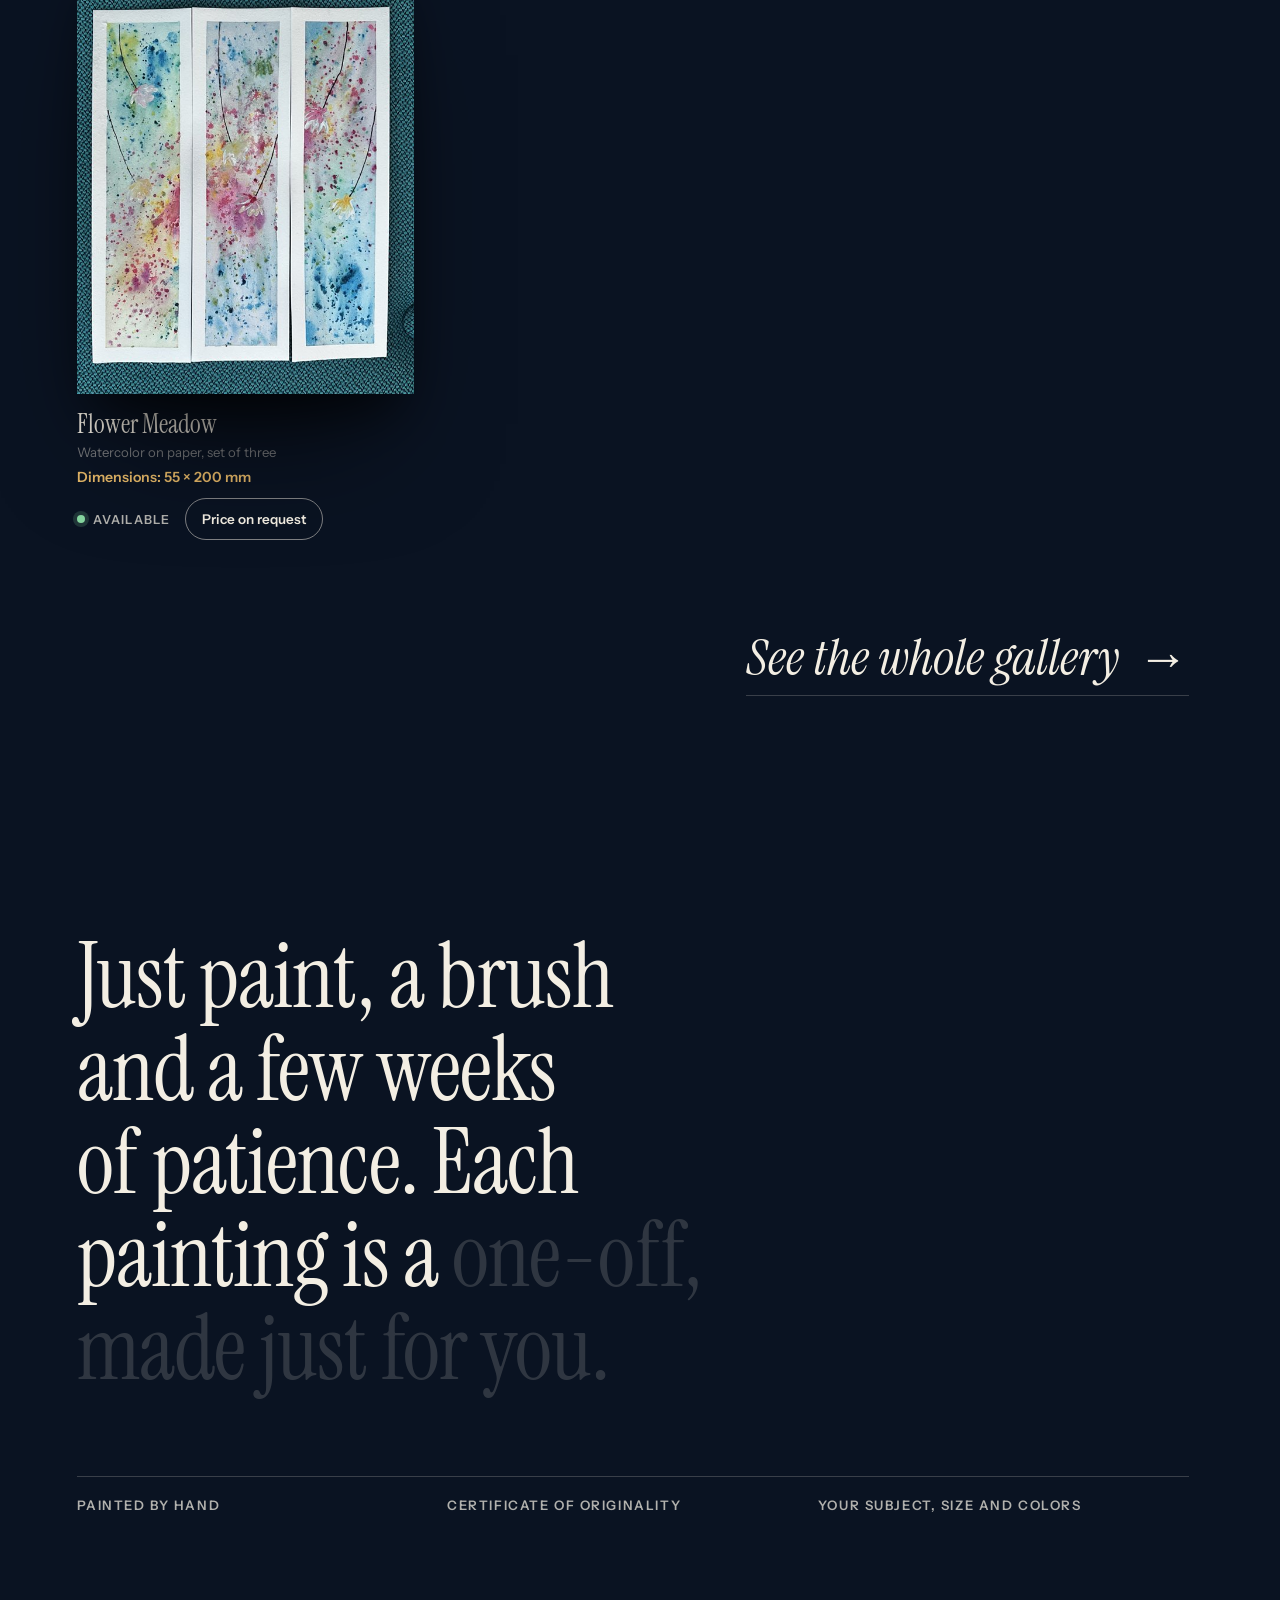
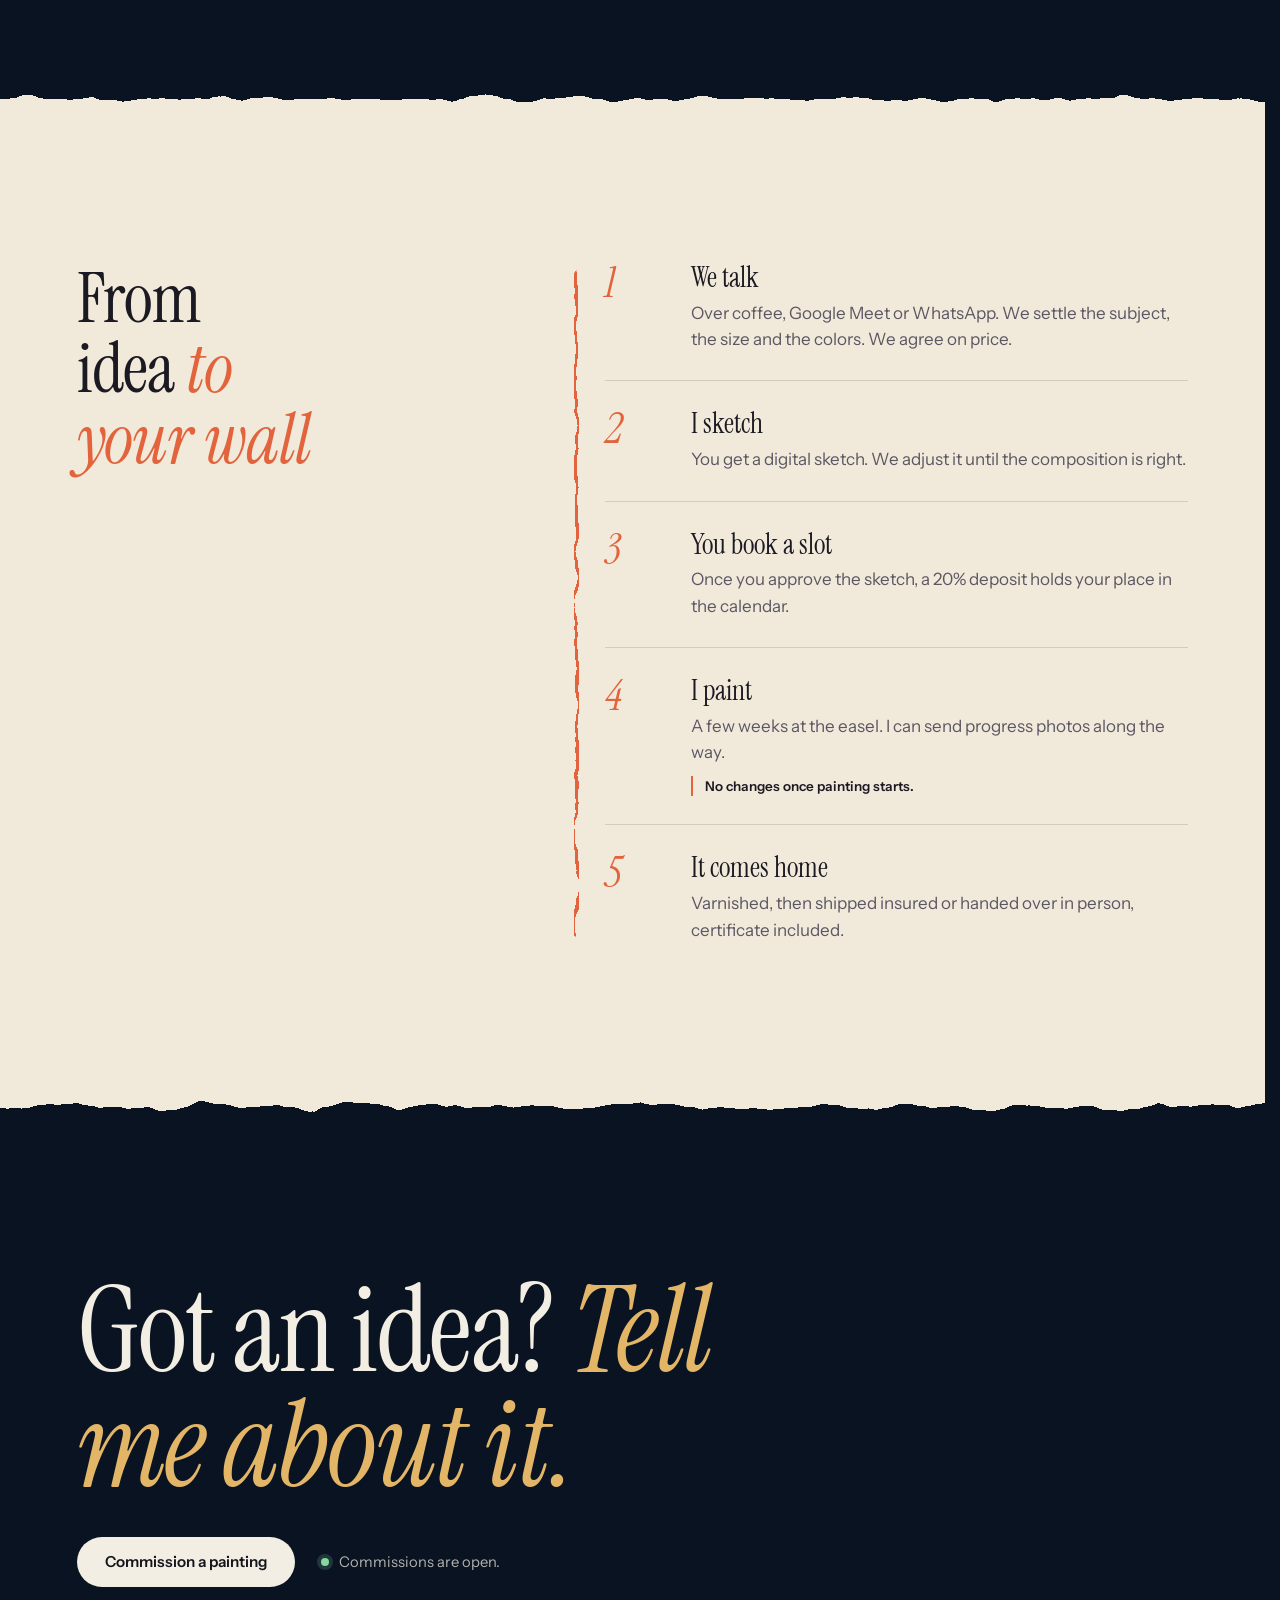
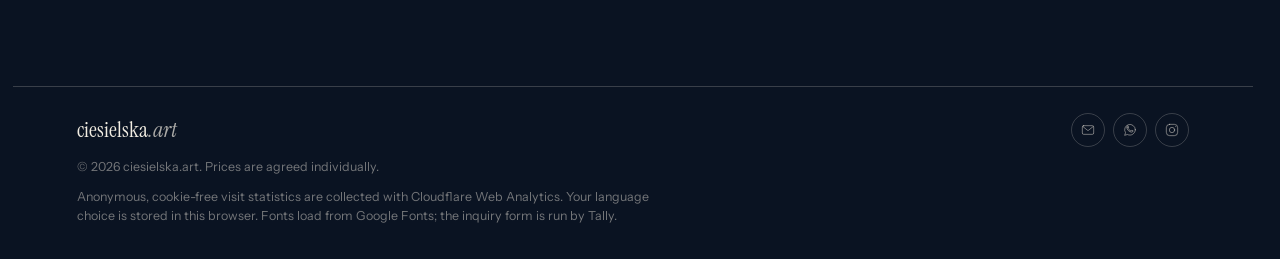
==== commit 6c12effa: "Add Cloudflare Web Analytics" ====
--- a/index.html
+++ b/index.html
@@ -238,13 +238,16 @@
     <a href="https://www.instagram.com/ciesielska.art/" target="_blank" rel="noopener noreferrer" aria-label="ciesielska.art on Instagram" data-i18n-attr="aria-label:footer_instagram"><svg viewBox="0 0 24 24" aria-hidden="true"><rect x="3.5" y="3.5" width="17" height="17" rx="5"></rect><circle cx="12" cy="12" r="4"></circle><circle class="footer-social-dot" cx="17.6" cy="6.7" r=".8"></circle></svg></a>
   </nav>
   <p data-i18n="footer_legal">© 2026 ciesielska.art. Prices are agreed individually.</p>
-  <p data-i18n="privacy_note">No analytics, no ad tracking. Your language choice is stored in this browser. Fonts load from Google Fonts; the inquiry form is run by Tally.</p>
+  <p data-i18n="privacy_note">Anonymous, cookie-free visit statistics are collected with Cloudflare Web Analytics. Your language choice is stored in this browser. Fonts load from Google Fonts; the inquiry form is run by Tally.</p>
 </footer>
 
 <!-- The close-up viewer and the inquiry form dialog are created by site.js, shared with gallery.html. -->
 
 <script src="works.js?v=gallery-photos-1"></script>
-<script src="site.js?v=gallery-photos-1"></script>
+<!-- Cloudflare Web Analytics -->
+<script type="module" src="https://static.cloudflareinsights.com/beacon.min.js" data-cf-beacon='{"token": "a05330feb74148c6be19420d87e3172e"}'></script>
+<!-- End Cloudflare Web Analytics -->
+<script src="site.js?v=analytics-1"></script>
 
 </body>
 </html>
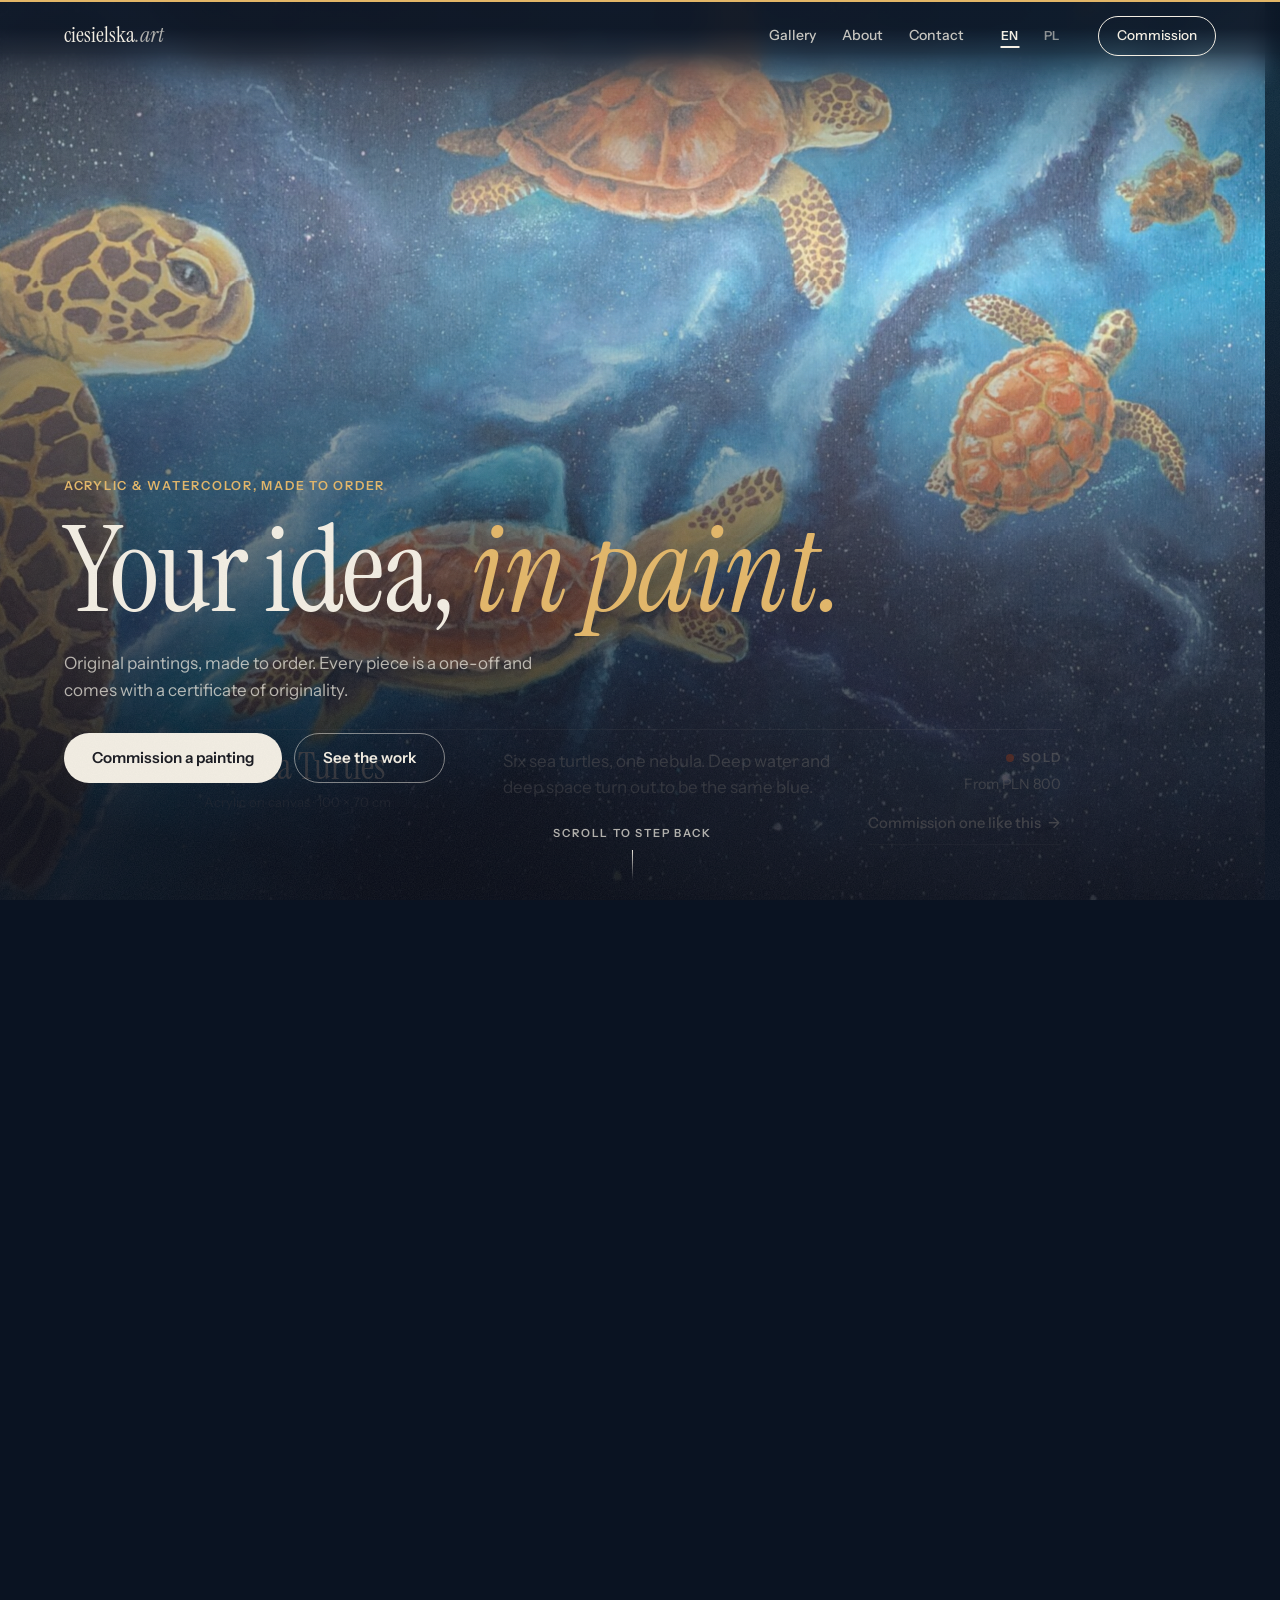
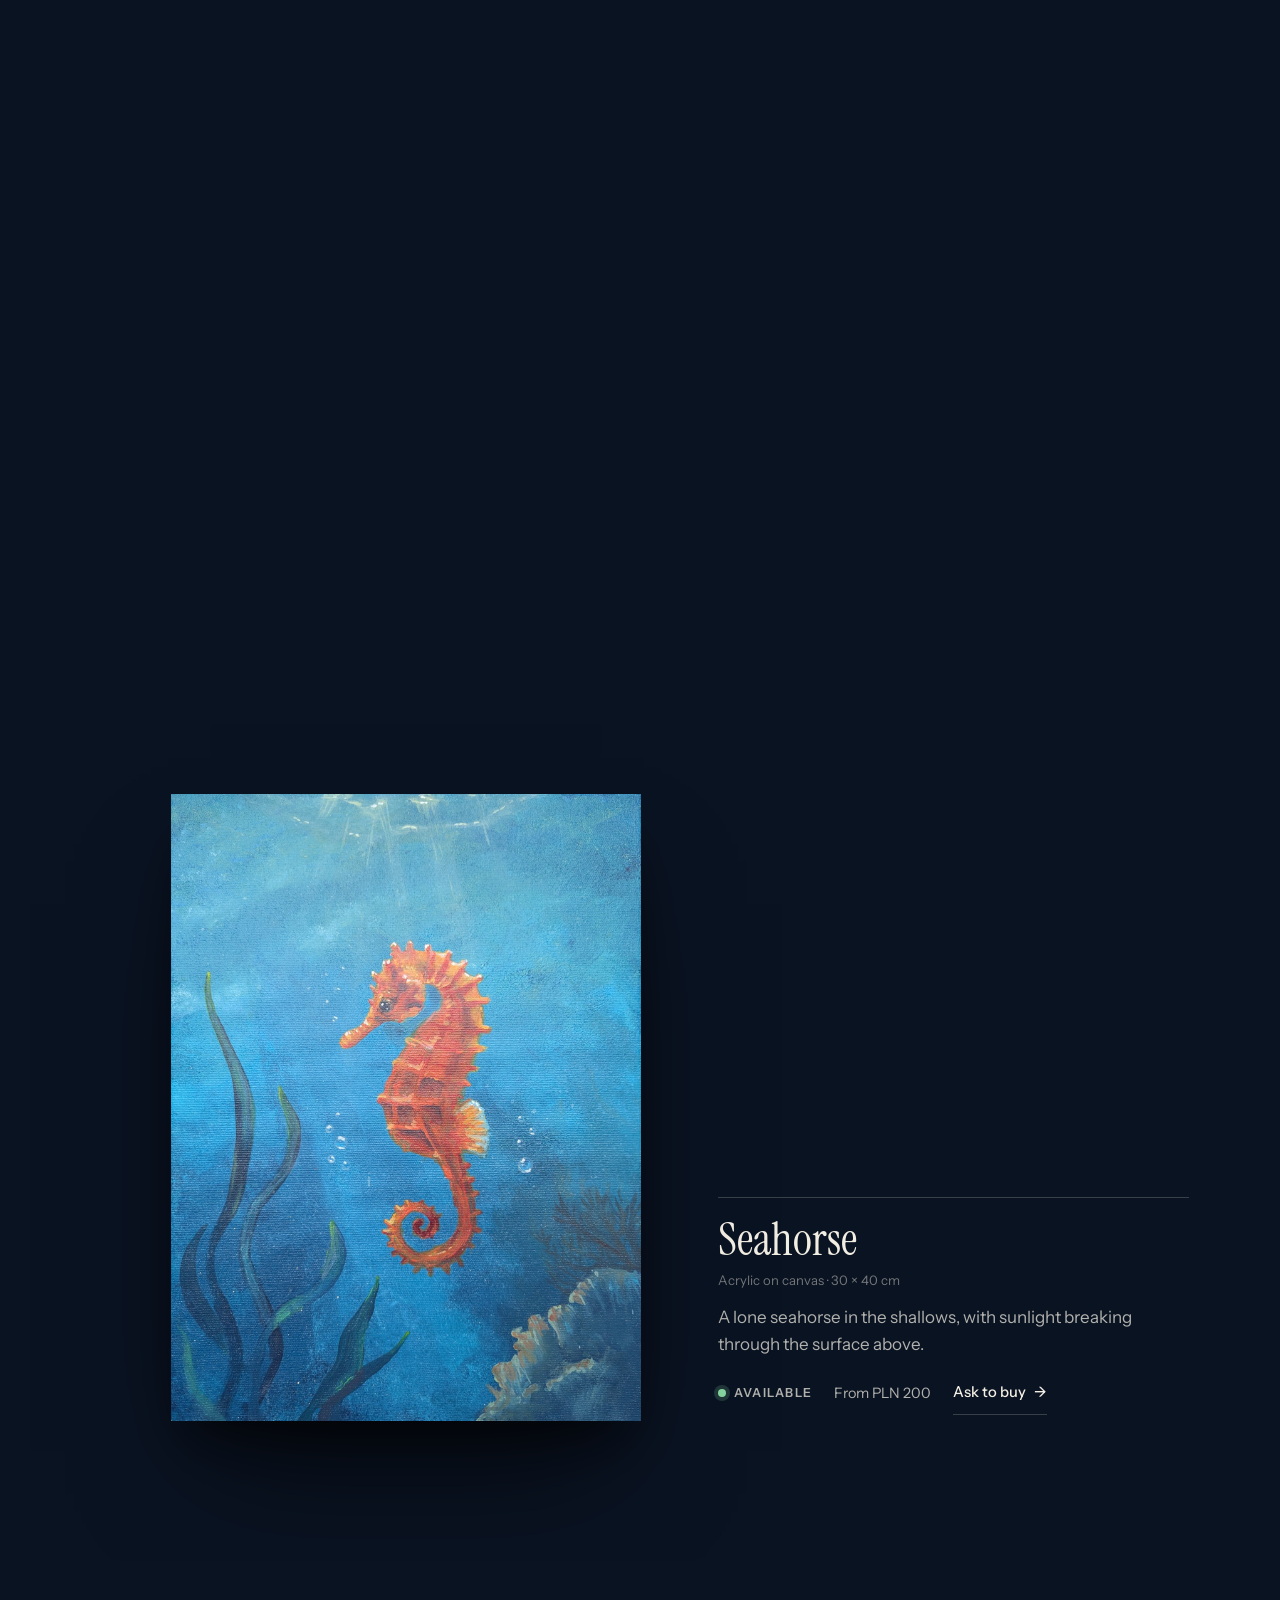
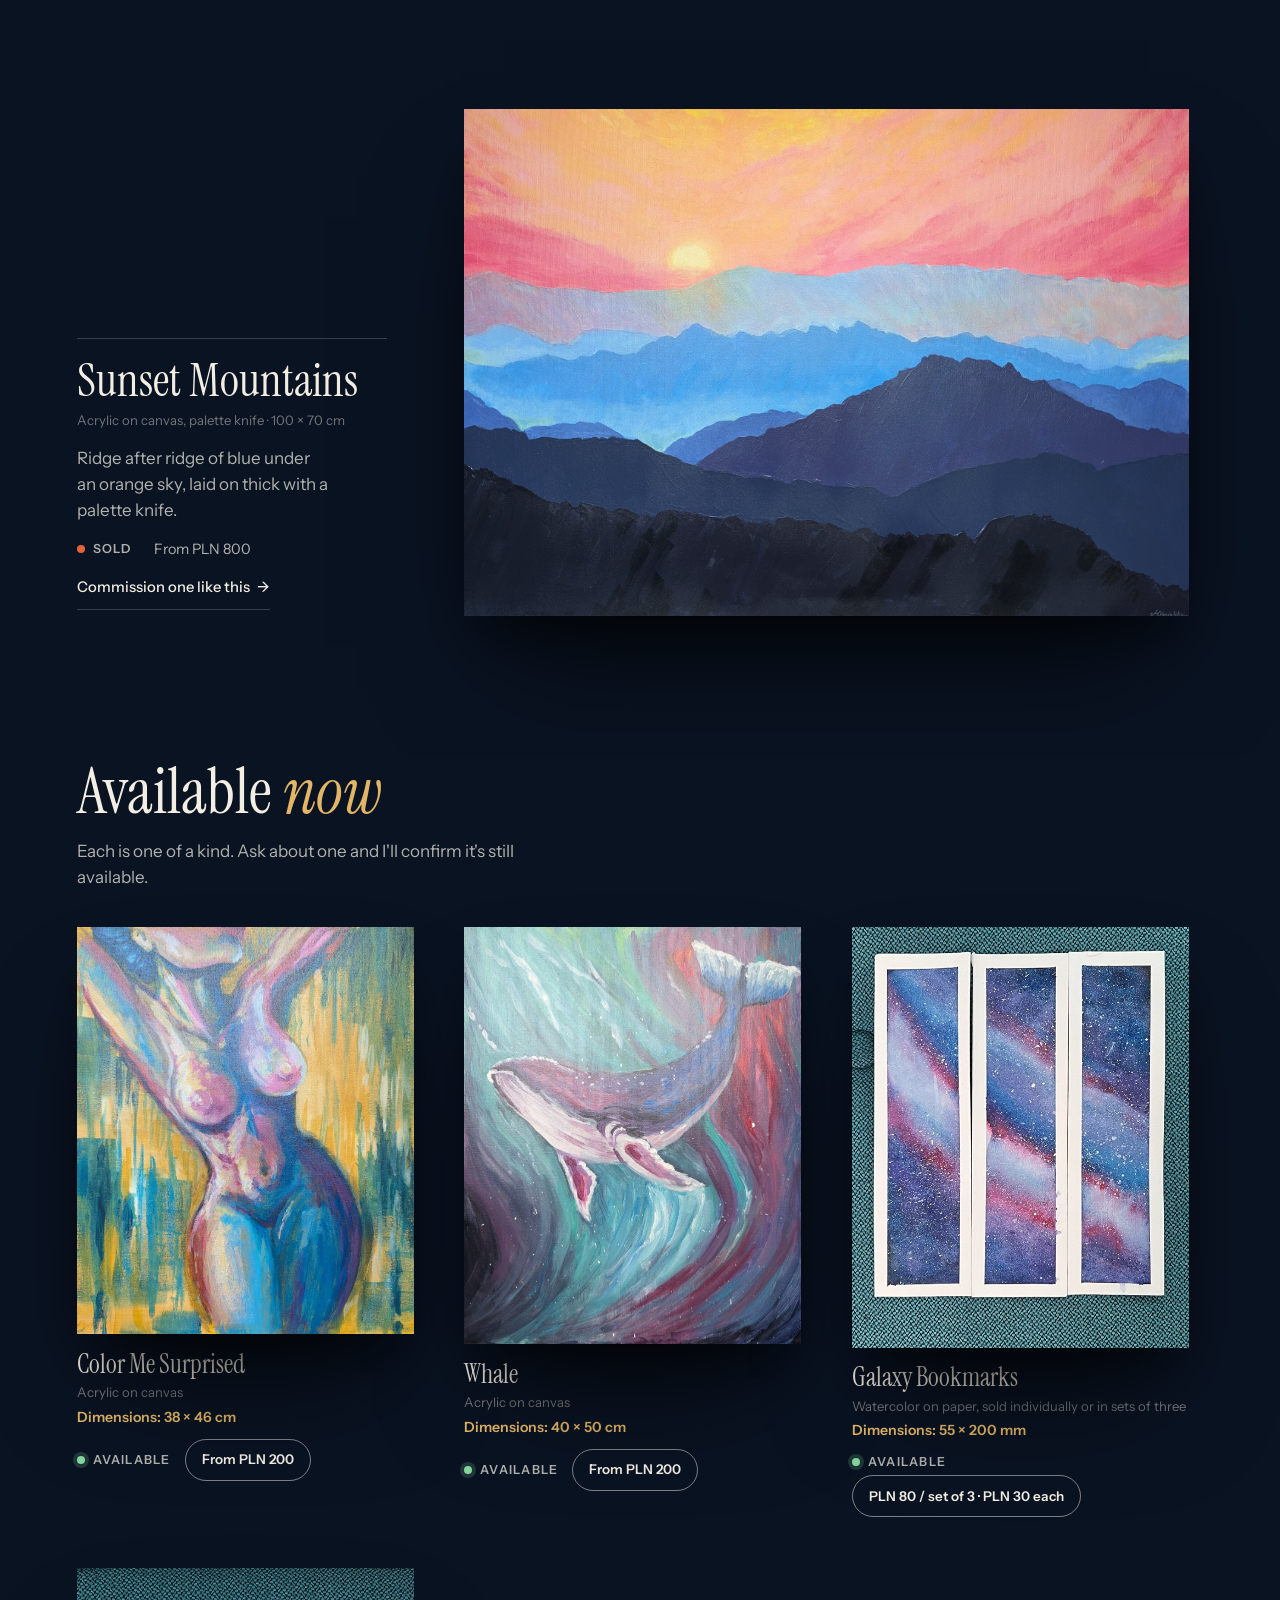
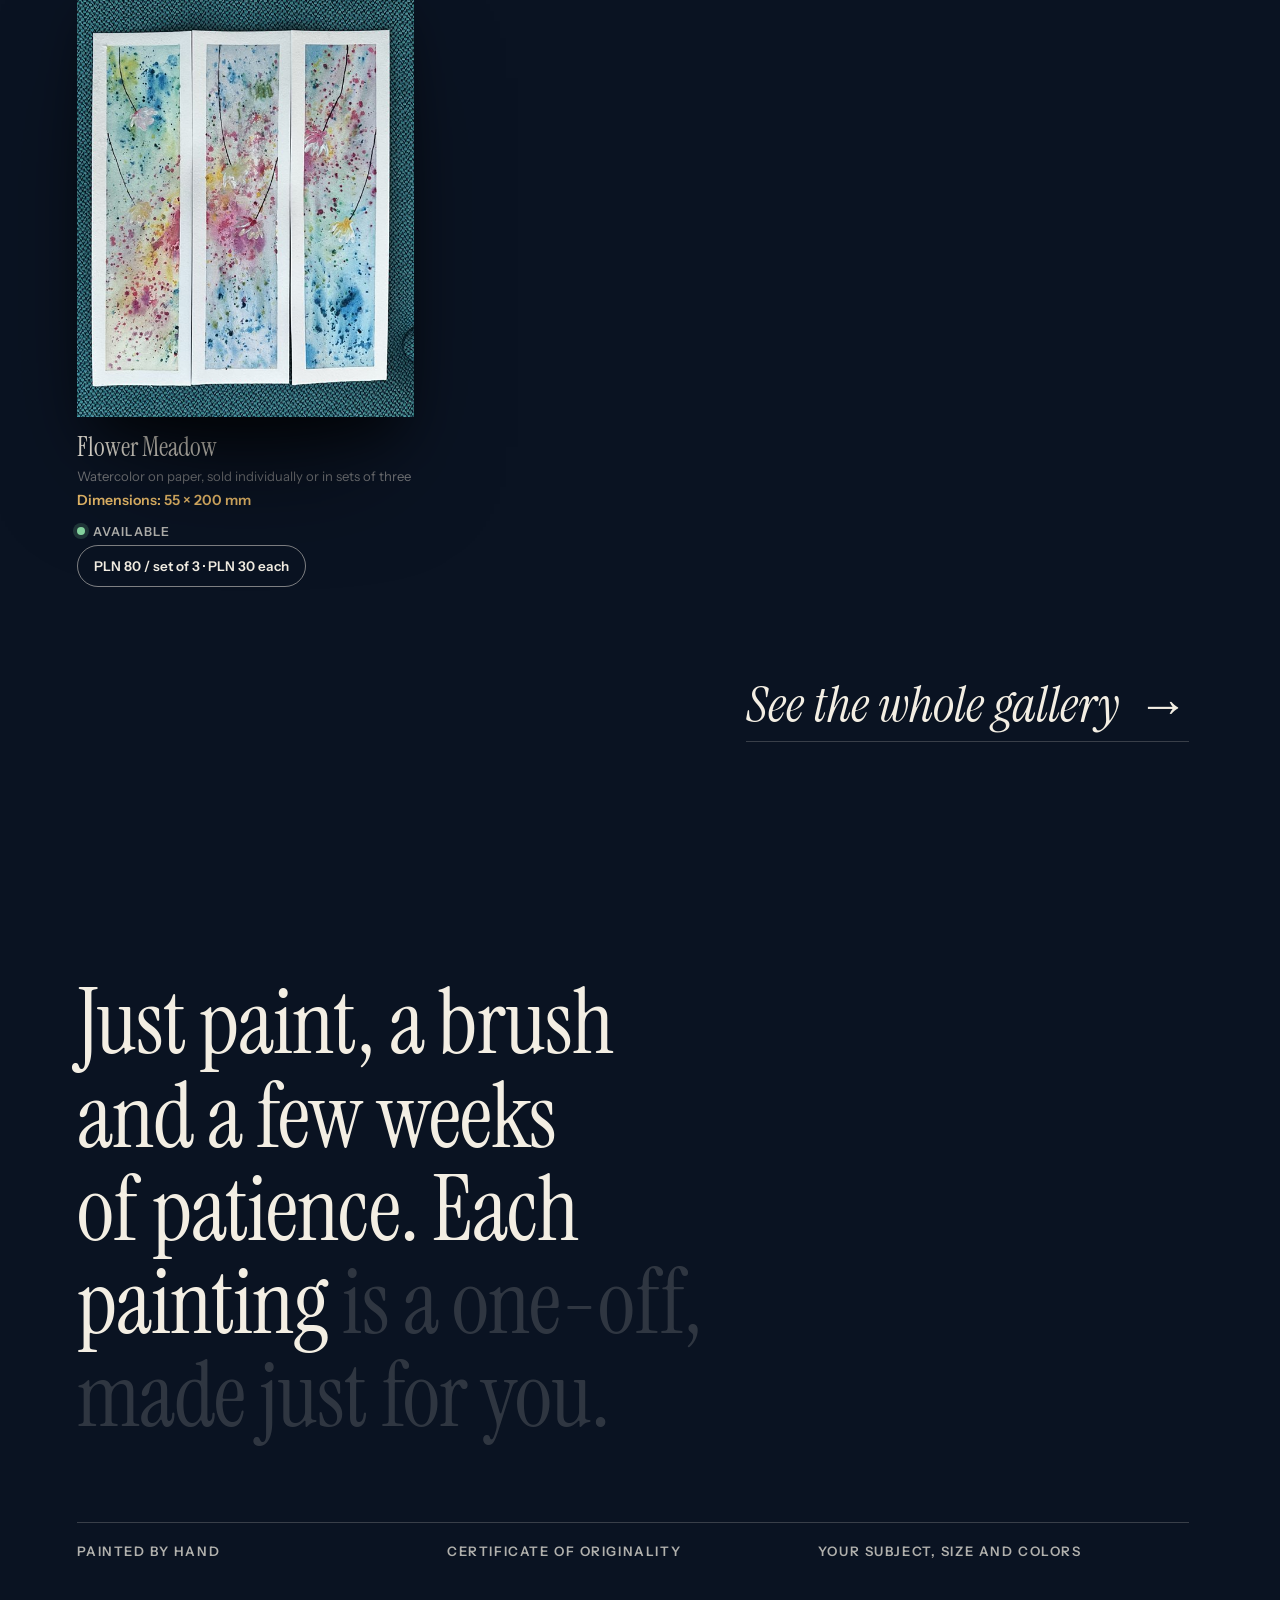
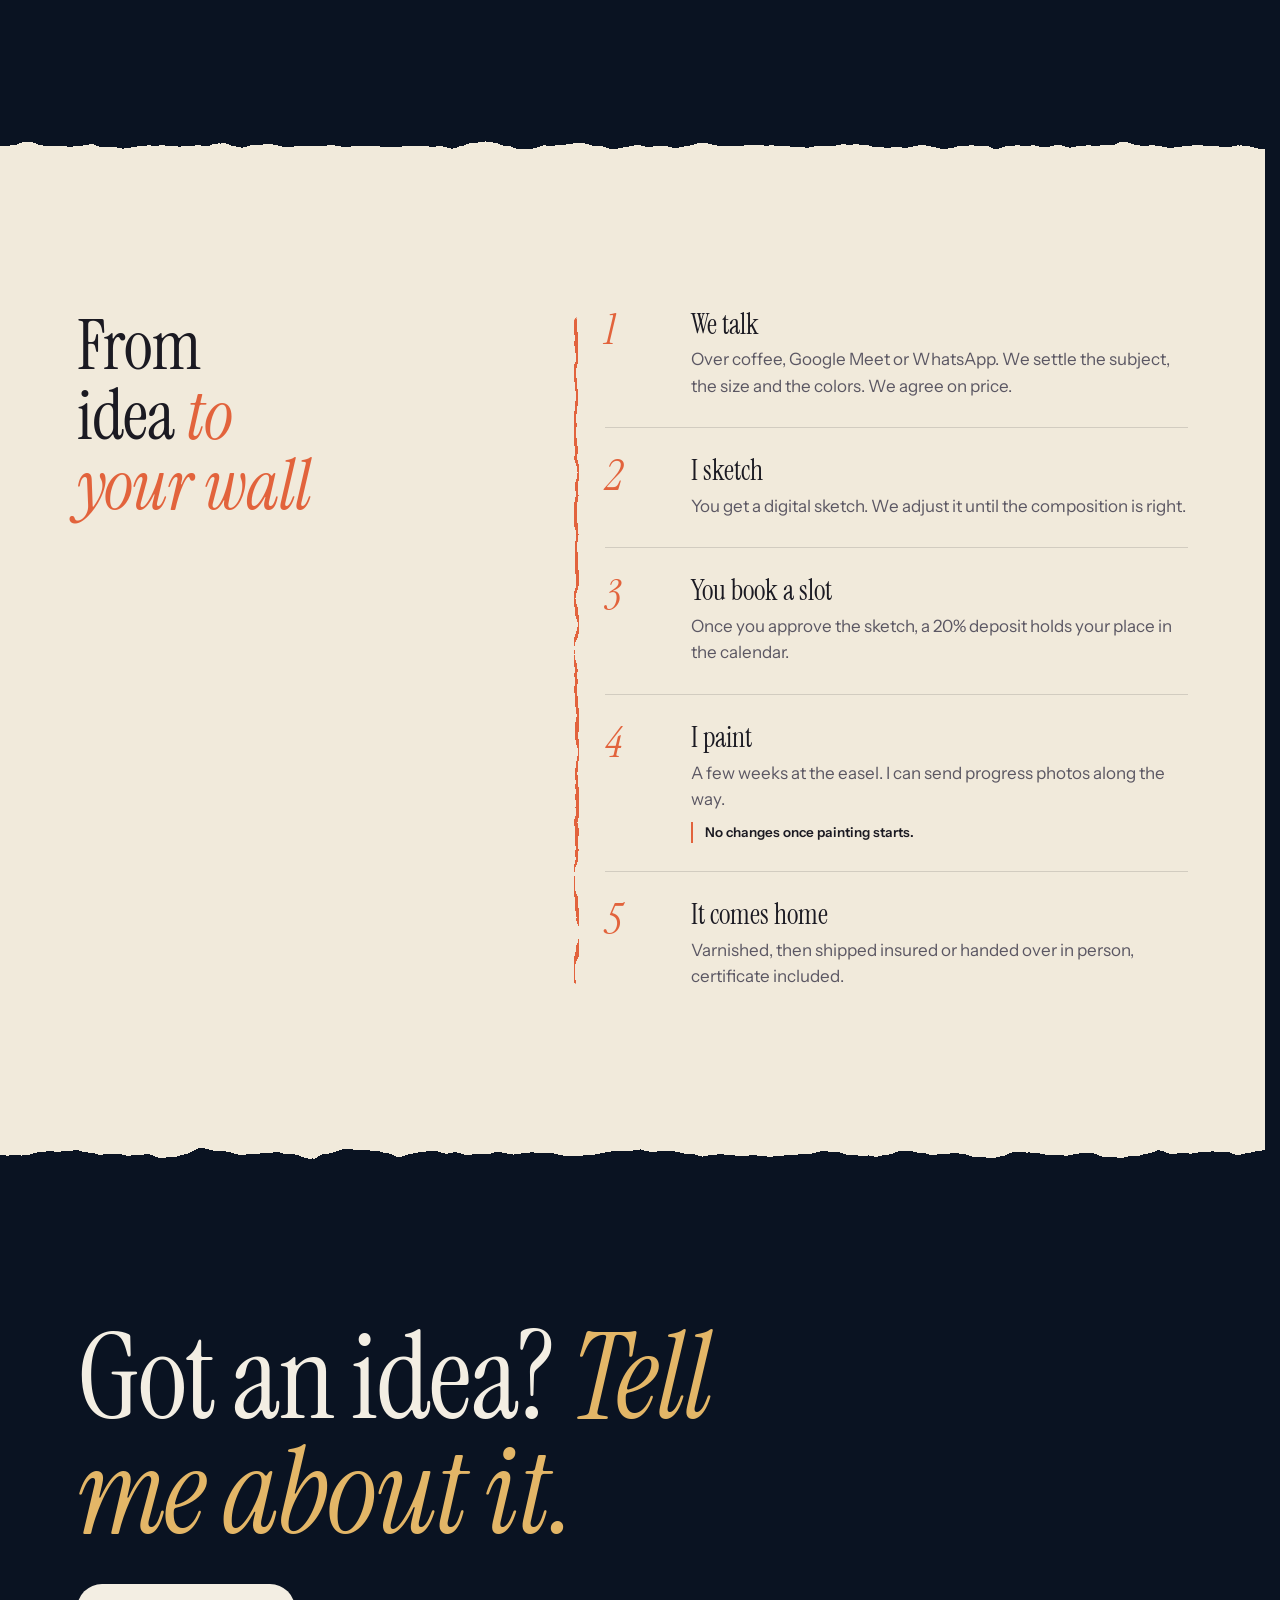
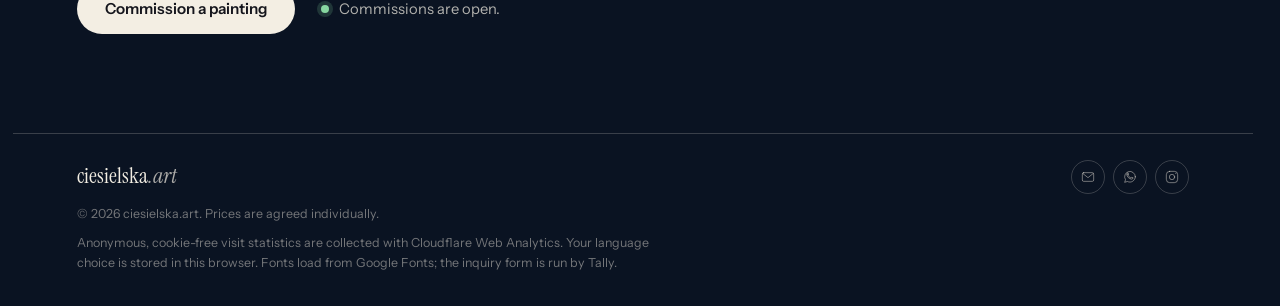
==== commit 4f2c79c4: "Add starting prices to the gallery" ====
--- a/index.html
+++ b/index.html
@@ -101,6 +101,7 @@
         <p class="desc" data-work="nebula-turtles" data-field="desc">Six sea turtles, one nebula. Deep water and deep space turn out to be the same blue.</p>
         <div class="placard-foot">
           <span class="status" data-work="nebula-turtles" data-field="status">Sold</span>
+          <span class="price" data-work="nebula-turtles" data-field="price">From PLN 800</span>
           <button type="button" class="text-btn" data-action data-work="nebula-turtles" data-field="action">Commission one like this</button>
         </div>
       </div>
@@ -127,6 +128,7 @@
     <p class="desc" data-work="seahorse" data-field="desc">A lone seahorse in the shallows, with sunlight breaking through the surface above.</p>
     <div class="placard-foot">
       <span class="status is-available" data-work="seahorse" data-field="status">Available</span>
+      <span class="price" data-work="seahorse" data-field="price">From PLN 200</span>
       <button type="button" class="text-btn" data-action data-work="seahorse" data-field="action">Ask to buy</button>
     </div>
   </div>
@@ -149,6 +151,7 @@
     <p class="desc" data-work="sunset-mountains" data-field="desc">Ridge after ridge of blue under an orange sky, laid on thick with a palette knife.</p>
     <div class="placard-foot">
       <span class="status" data-work="sunset-mountains" data-field="status">Sold</span>
+      <span class="price" data-work="sunset-mountains" data-field="price">From PLN 800</span>
       <button type="button" class="text-btn" data-action data-work="sunset-mountains" data-field="action">Commission one like this</button>
     </div>
   </div>
@@ -243,11 +246,11 @@
 
 <!-- The close-up viewer and the inquiry form dialog are created by site.js, shared with gallery.html. -->
 
-<script src="works.js?v=gallery-photos-1"></script>
+<script src="works.js?v=gallery-pricing-1"></script>
 <!-- Cloudflare Web Analytics -->
 <script type="module" src="https://static.cloudflareinsights.com/beacon.min.js" data-cf-beacon='{"token": "a05330feb74148c6be19420d87e3172e"}'></script>
 <!-- End Cloudflare Web Analytics -->
-<script src="site.js?v=analytics-1"></script>
+<script src="site.js?v=gallery-pricing-1"></script>
 
 </body>
 </html>
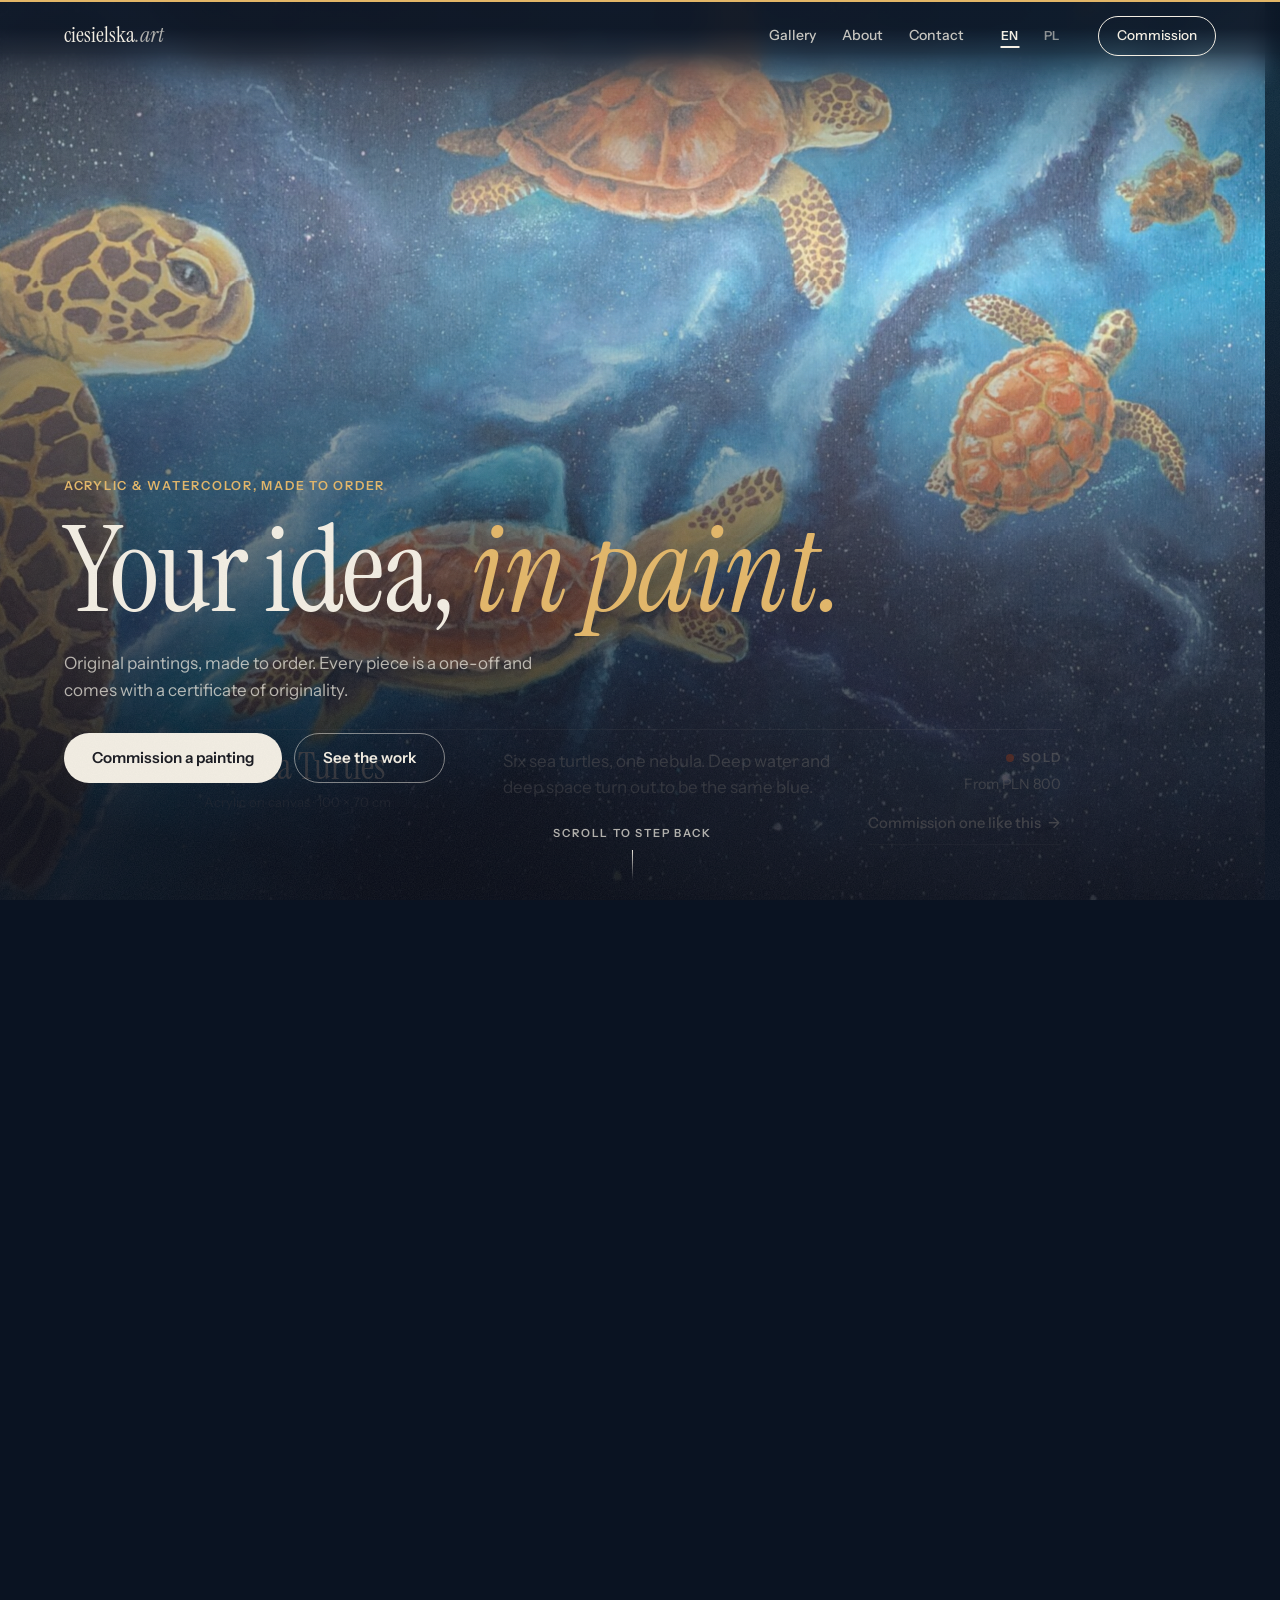
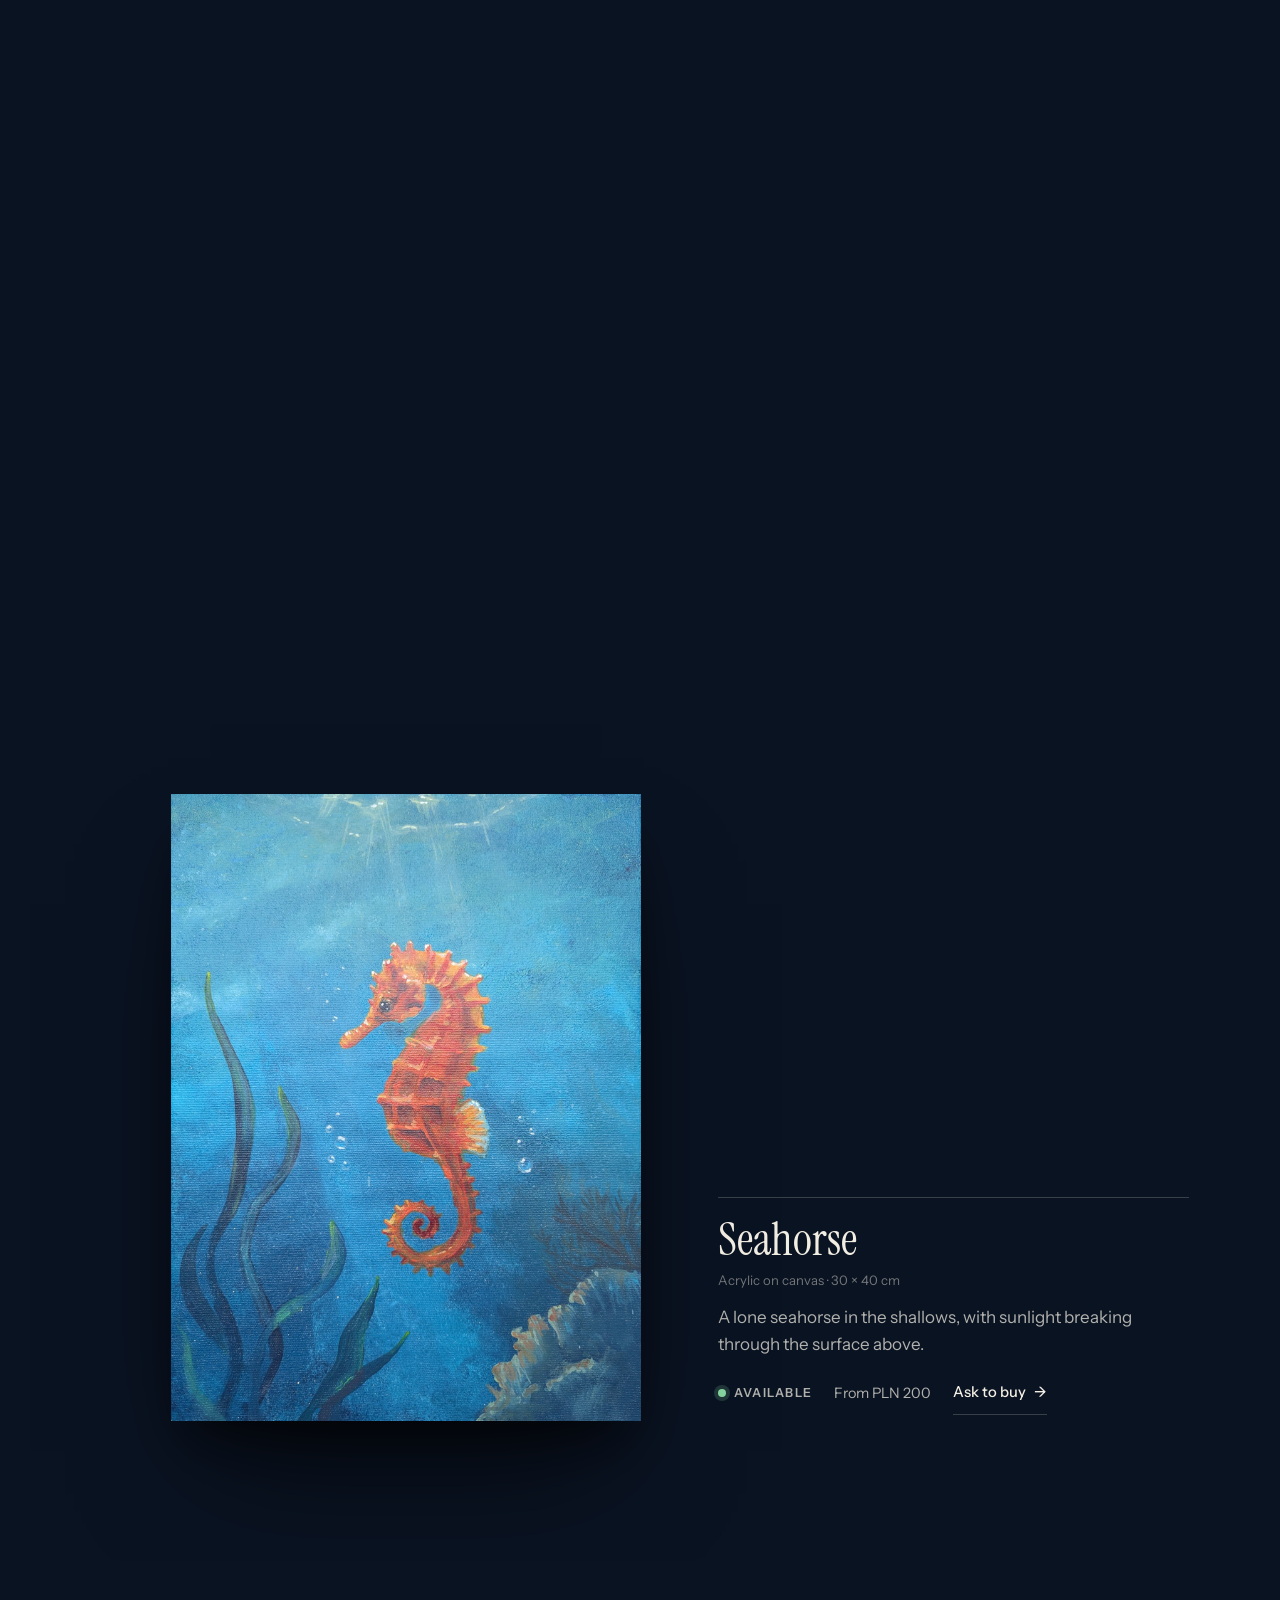
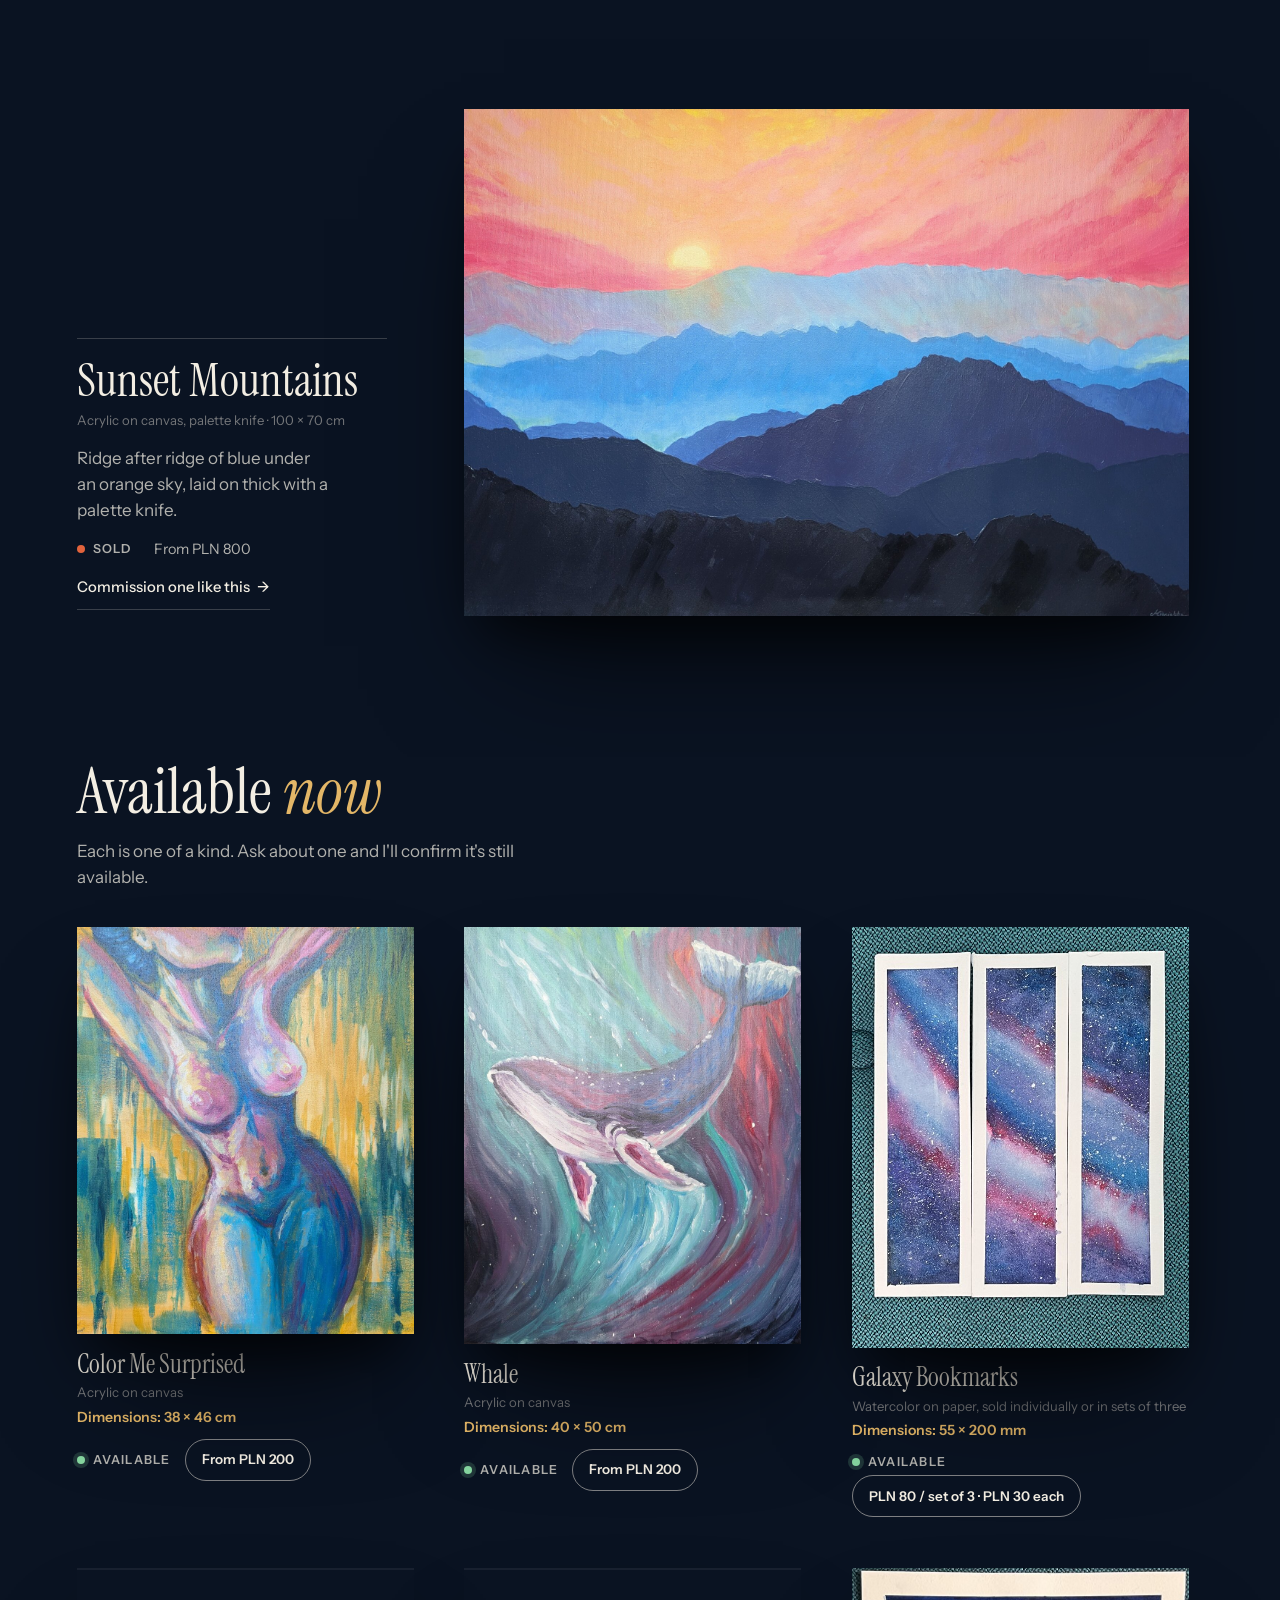
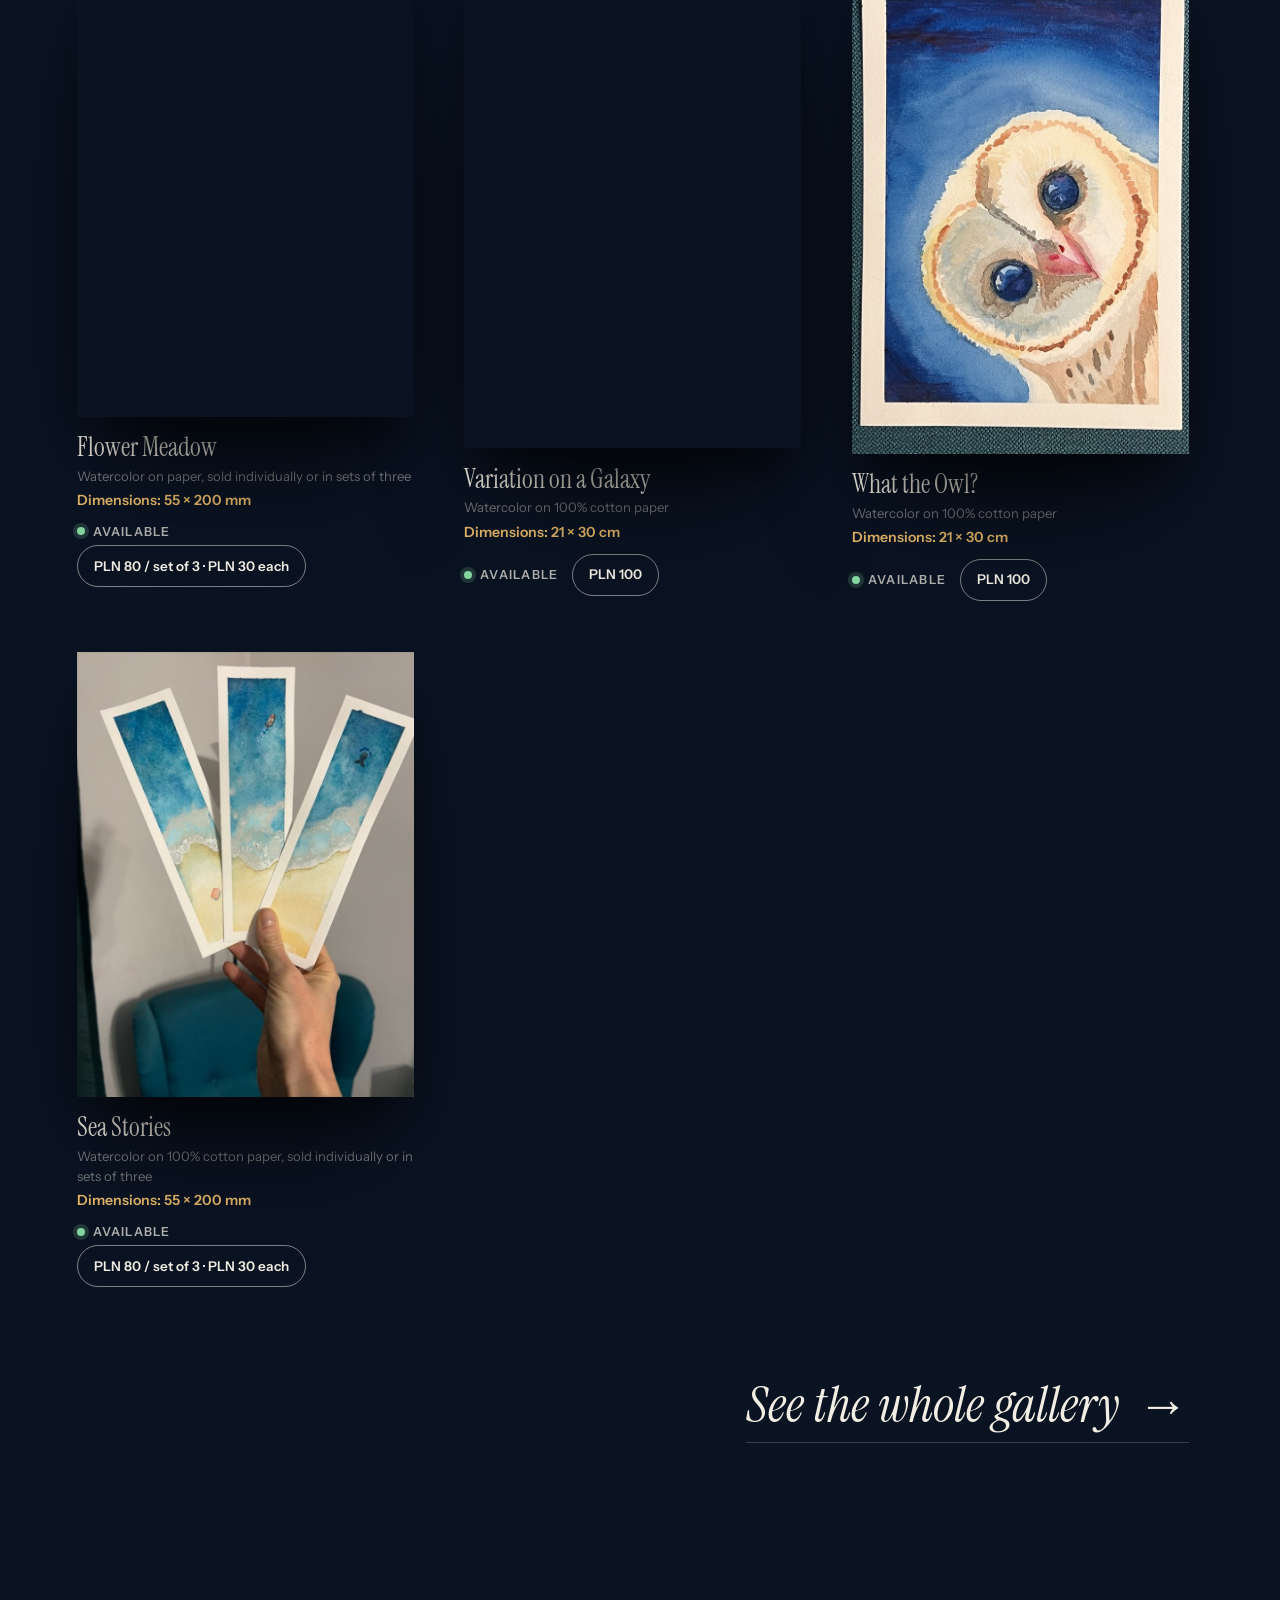
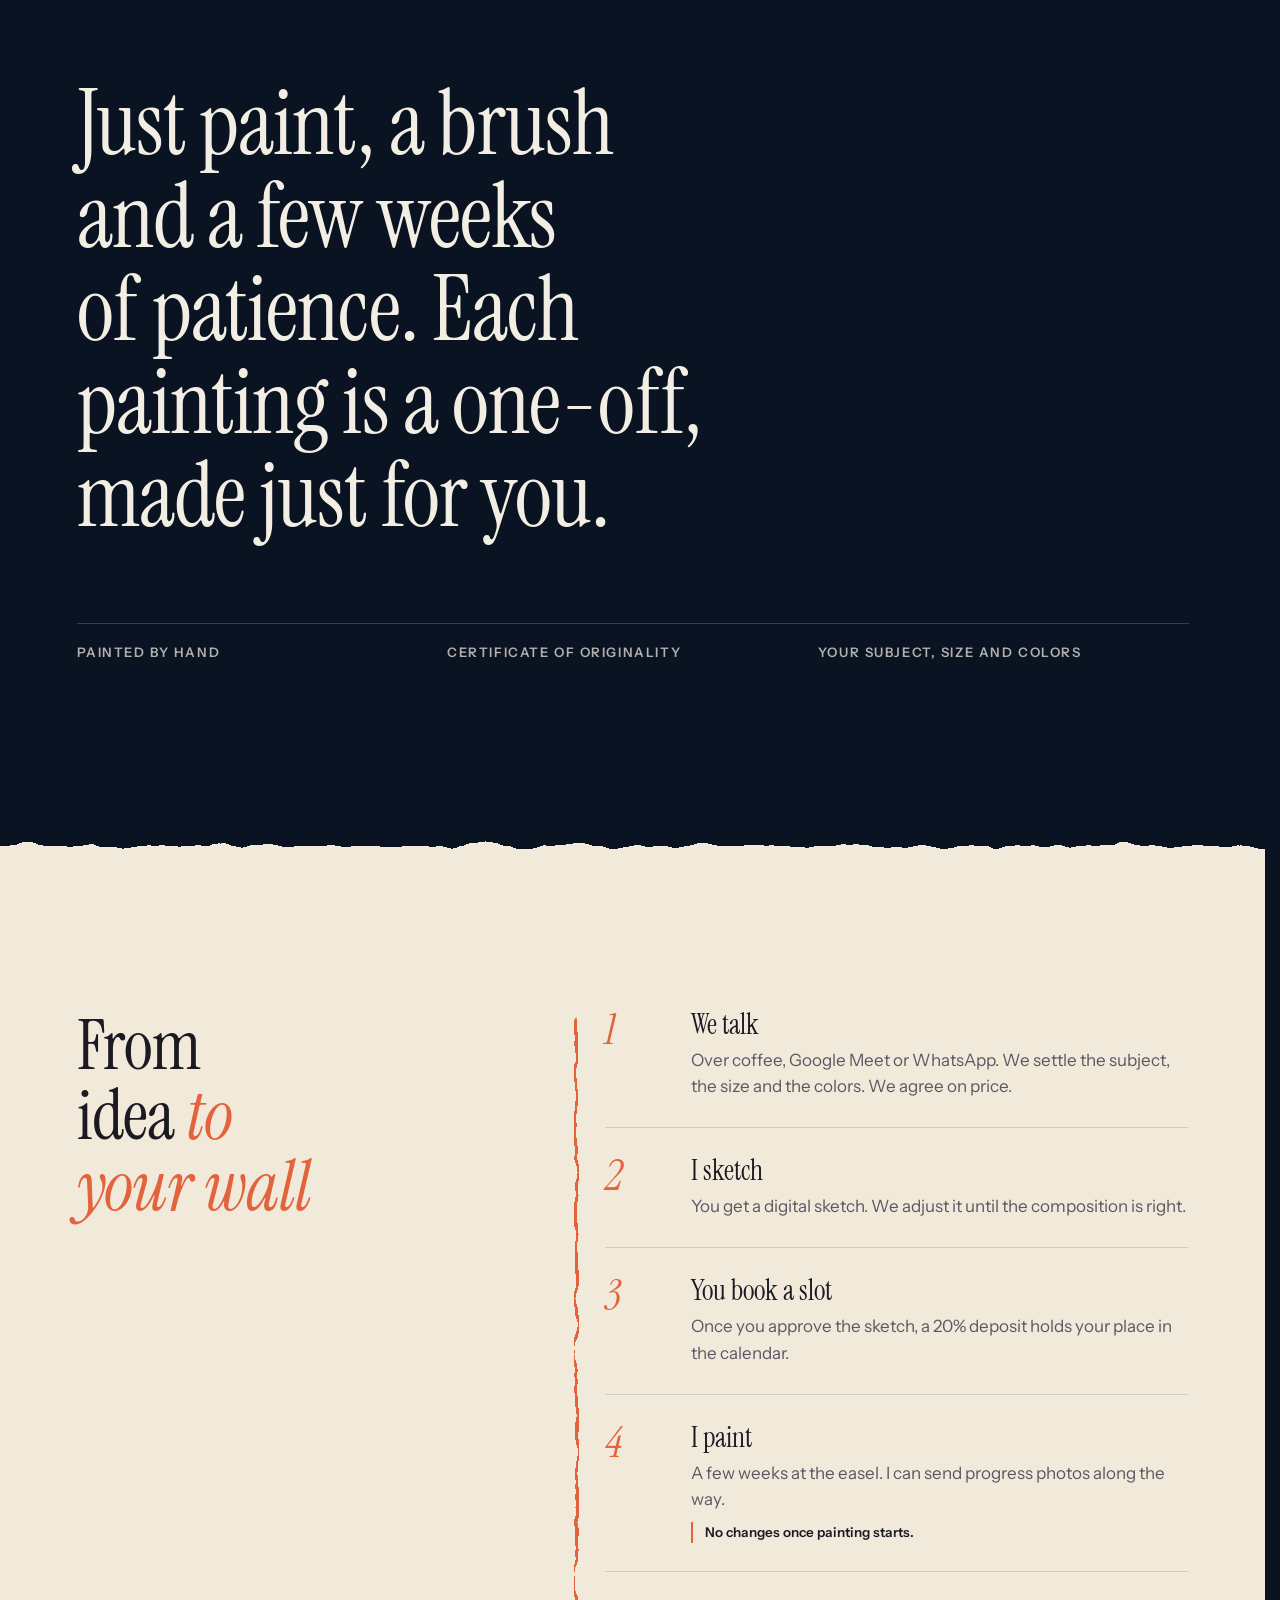
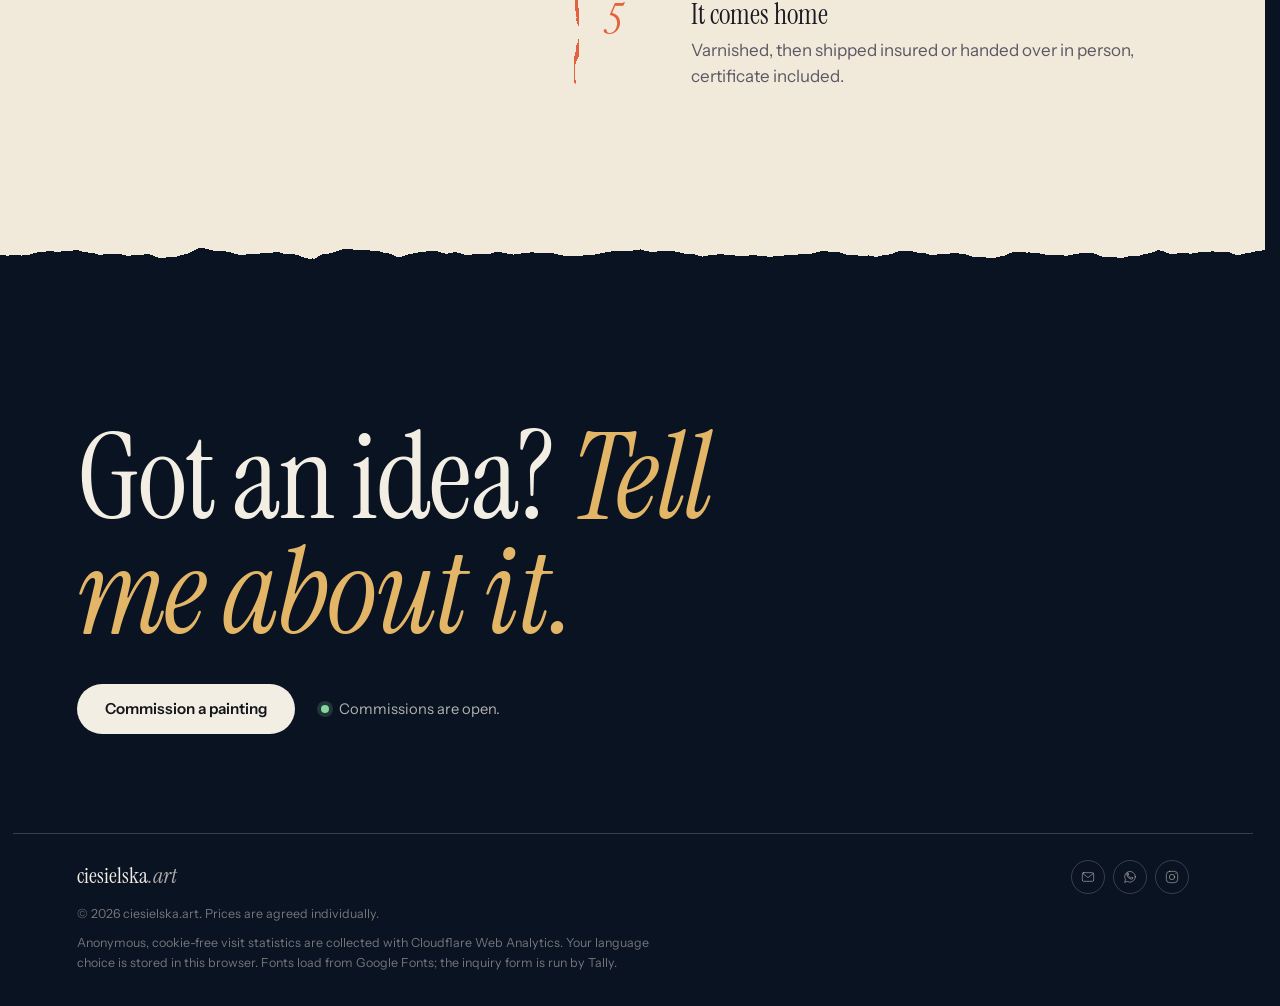
==== commit 74db8a61: "Add new watercolor works to the gallery" ====
--- a/index.html
+++ b/index.html
@@ -246,7 +246,7 @@
 
 <!-- The close-up viewer and the inquiry form dialog are created by site.js, shared with gallery.html. -->
 
-<script src="works.js?v=gallery-pricing-1"></script>
+<script src="works.js?v=gallery-new-art-1"></script>
 <!-- Cloudflare Web Analytics -->
 <script type="module" src="https://static.cloudflareinsights.com/beacon.min.js" data-cf-beacon='{"token": "a05330feb74148c6be19420d87e3172e"}'></script>
 <!-- End Cloudflare Web Analytics -->
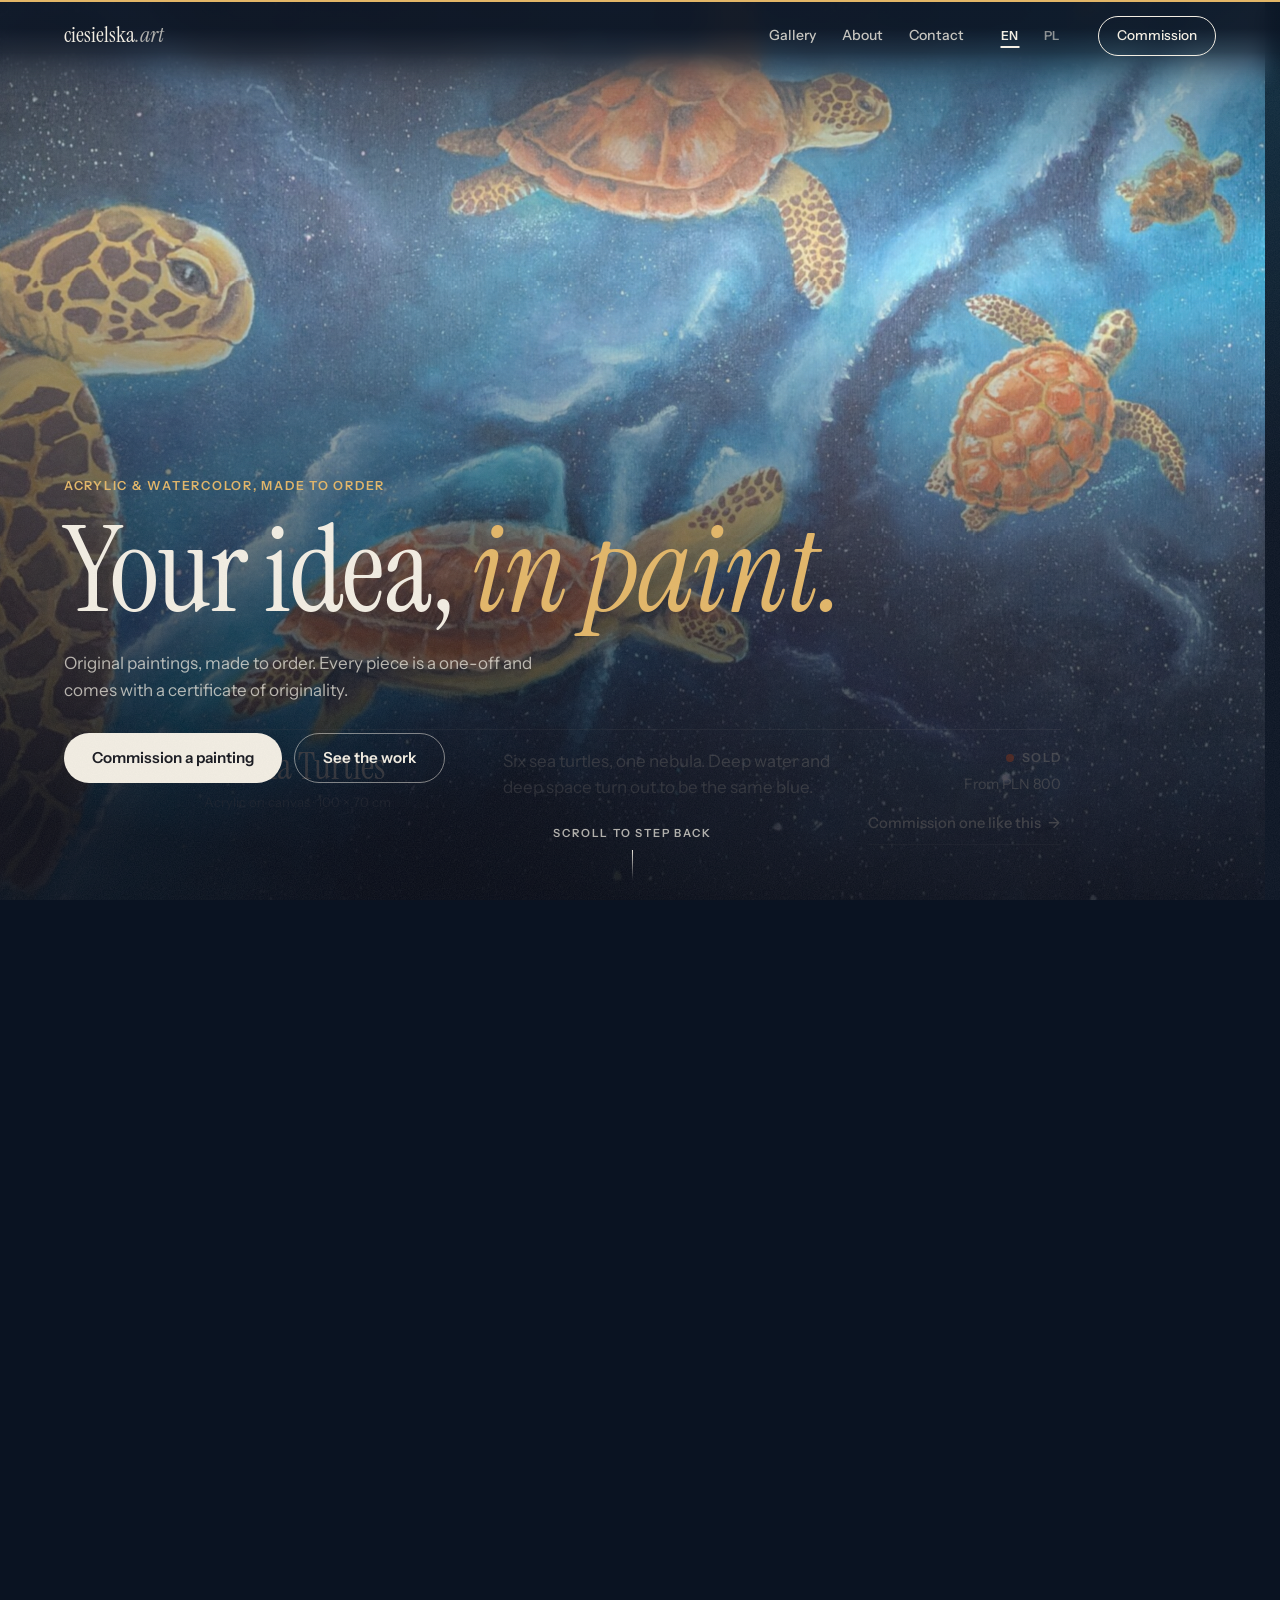
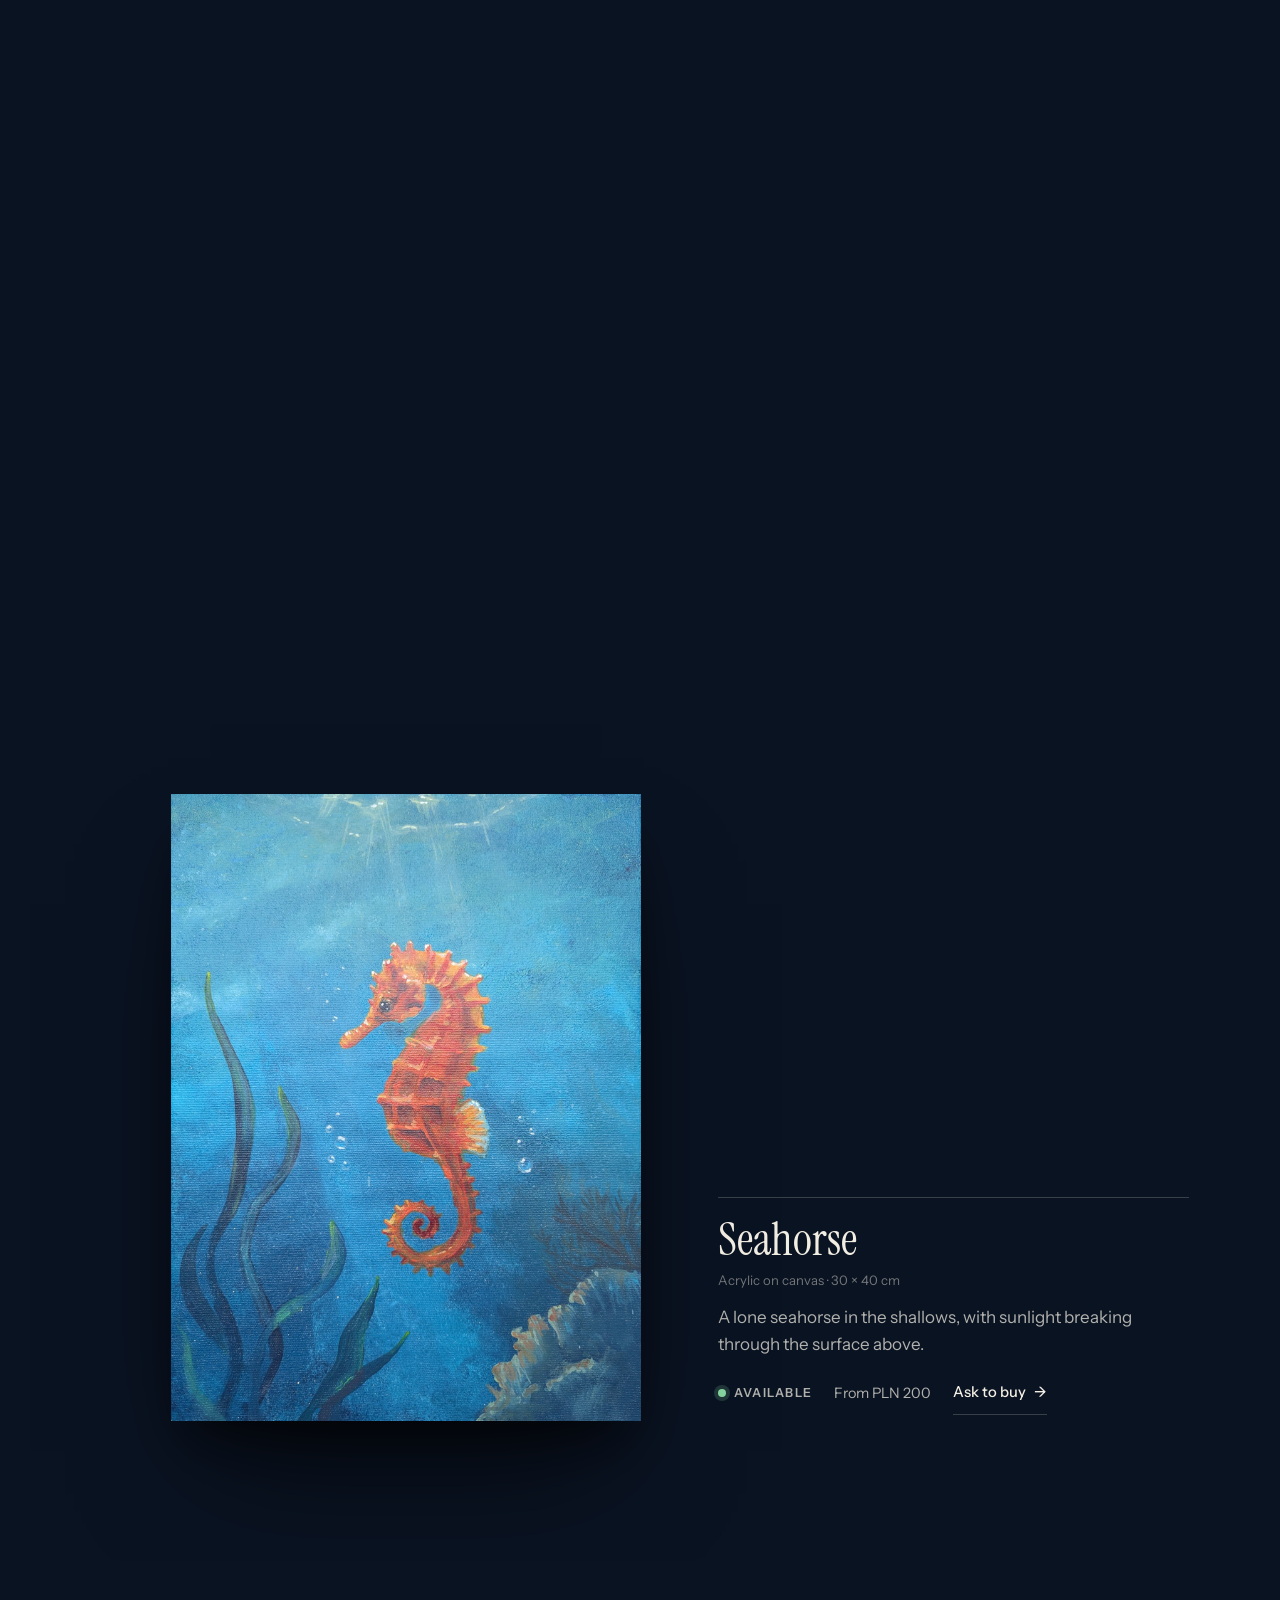
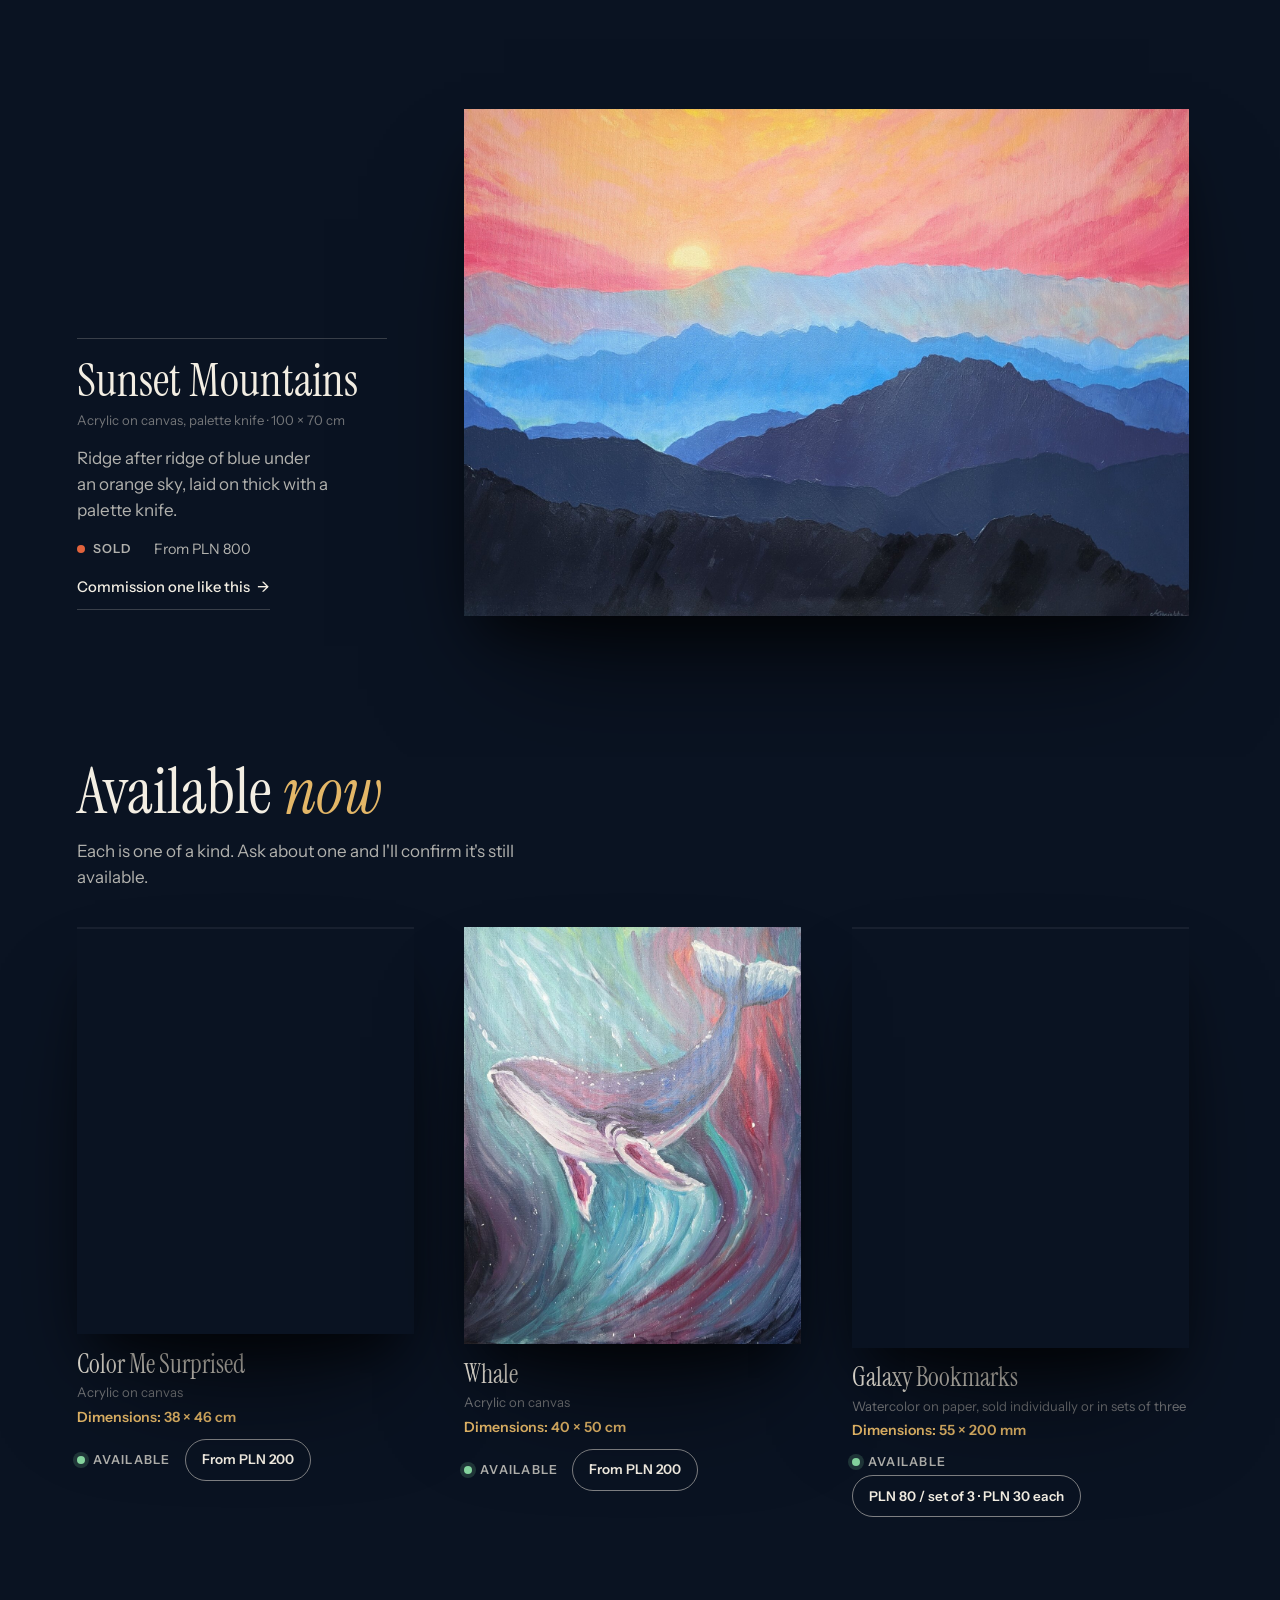
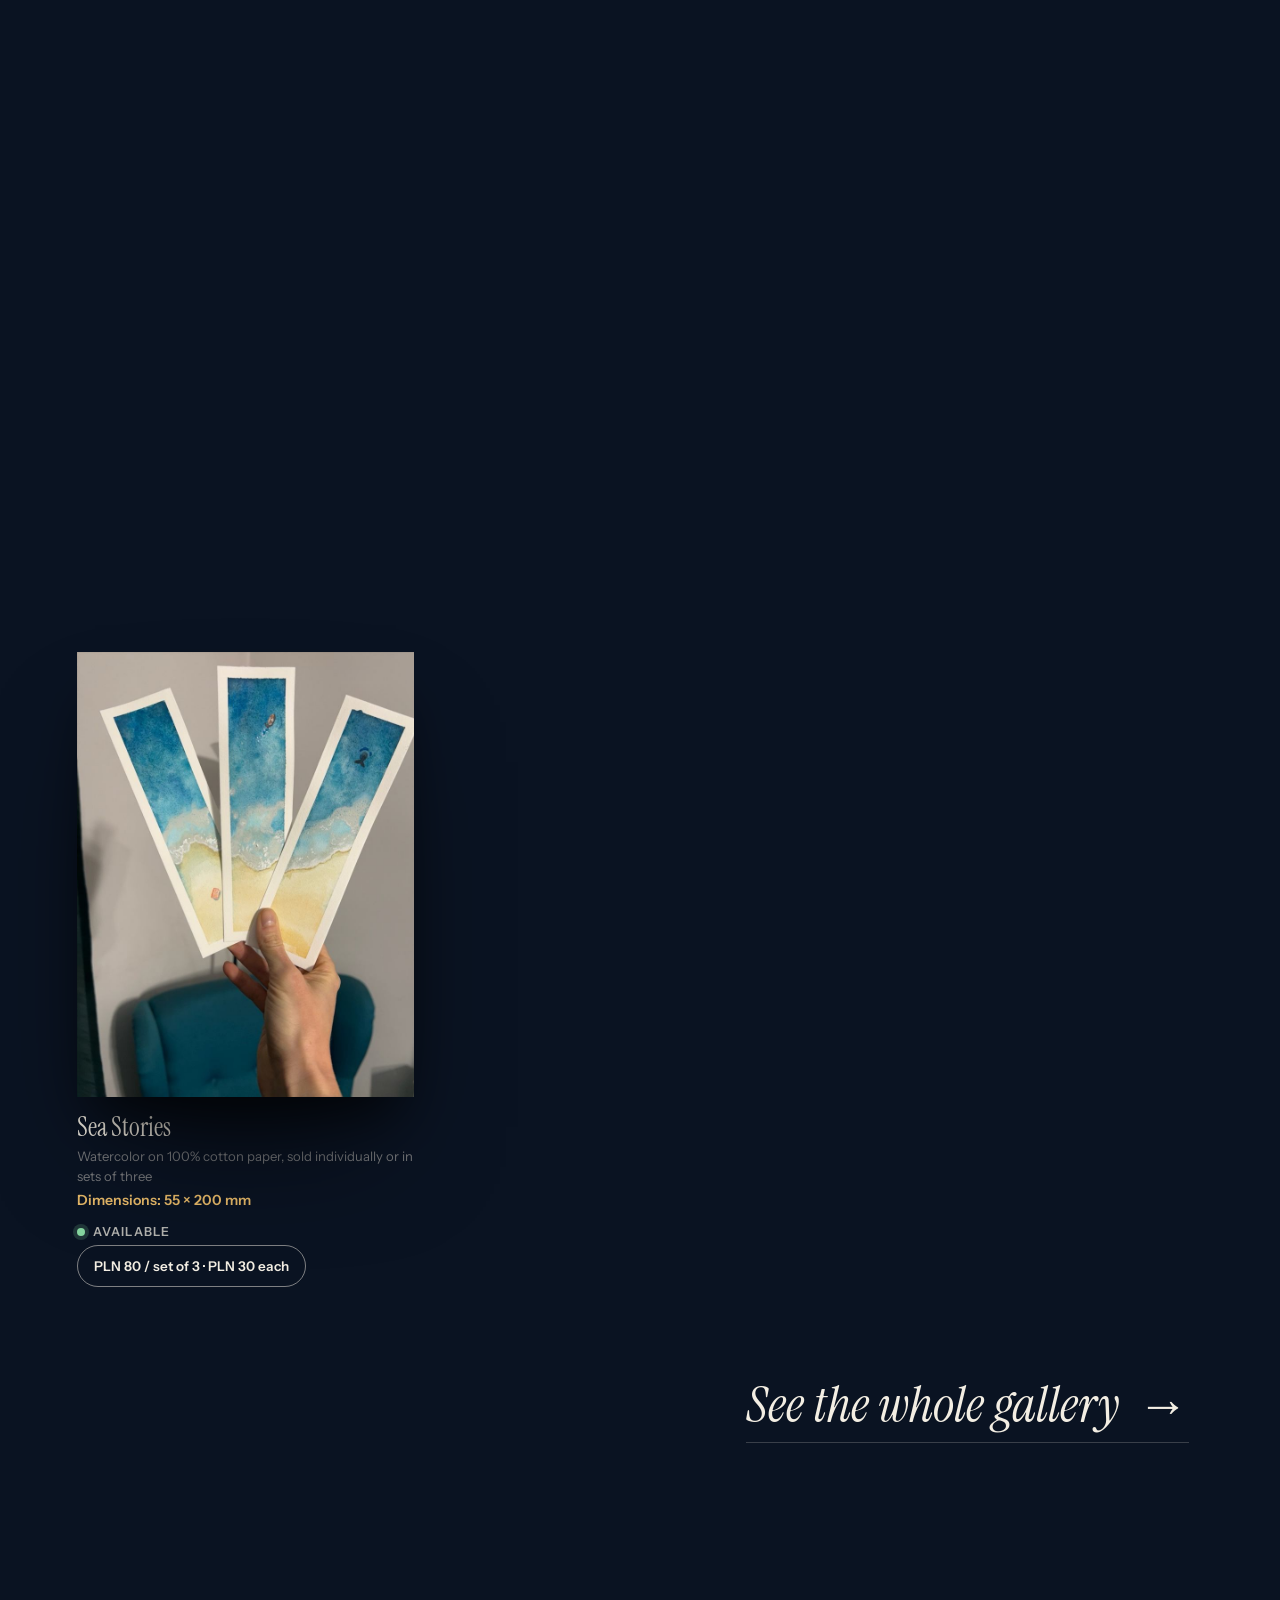
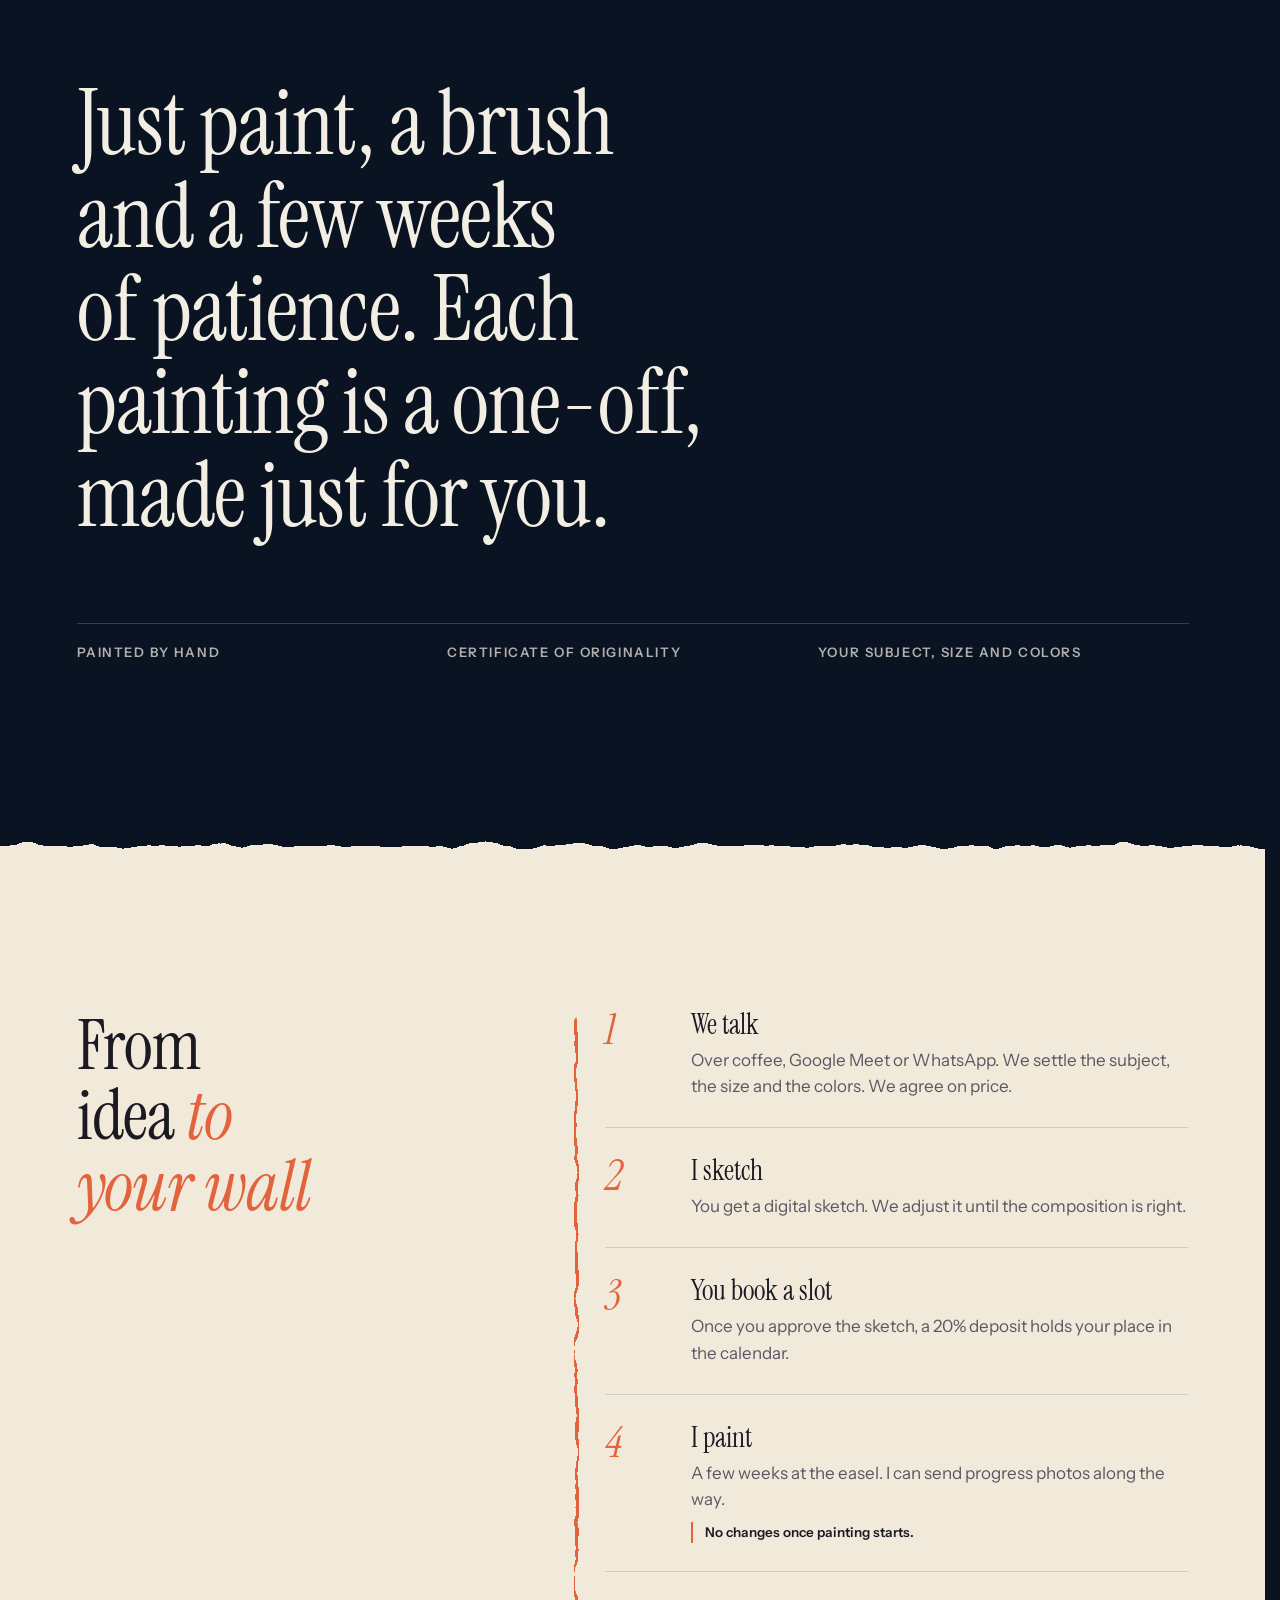
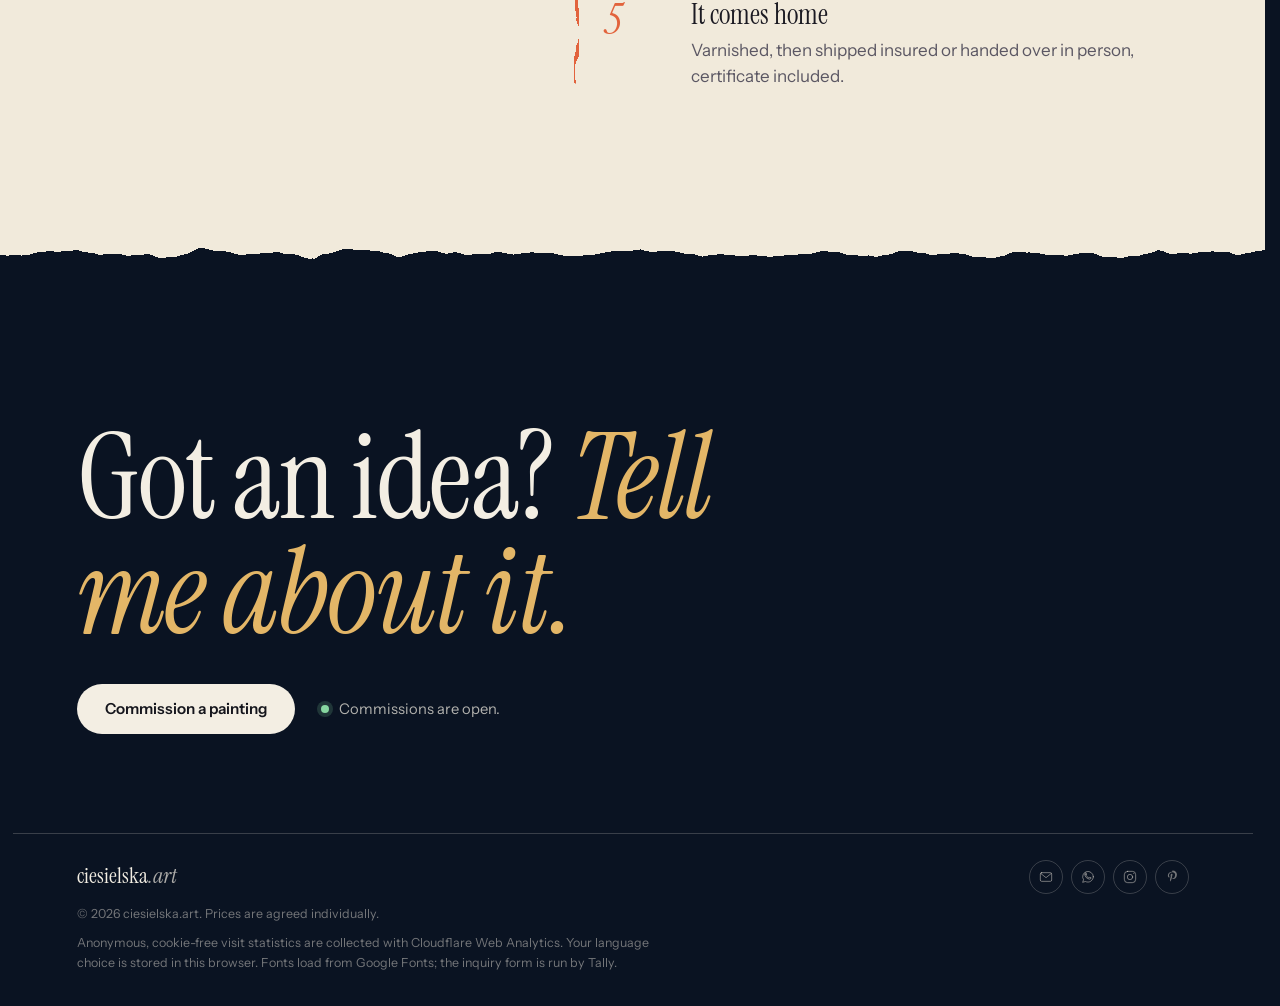
==== commit d6ecd686: "Add Pinterest link to site footer" ====
--- a/index.html
+++ b/index.html
@@ -23,7 +23,7 @@
 if (!matchMedia('(prefers-reduced-motion: reduce)').matches || /[?&]motion=on\b/.test(location.search)) document.documentElement.classList.add('motion');
 </script>
 
-<link rel="stylesheet" href="site.css?v=gallery-photos-1">
+<link rel="stylesheet" href="site.css?v=footer-pinterest-1">
 
 <script type="application/ld+json">
 {
@@ -239,6 +239,7 @@
     <a href="mailto:marta@ciesielska.art" aria-label="Email Marta" data-i18n-attr="aria-label:footer_email"><svg viewBox="0 0 24 24" aria-hidden="true"><rect x="3.5" y="5.5" width="17" height="13" rx="2"></rect><path d="m4.5 7 7.5 6 7.5-6"></path></svg></a>
     <a href="https://wa.me/ciesielska.art" target="_blank" rel="noopener noreferrer" aria-label="Message Marta on WhatsApp" data-i18n-attr="aria-label:footer_whatsapp"><svg viewBox="0 0 24 24" aria-hidden="true"><path d="M20 11.7a8 8 0 0 1-11.8 7L4 20l1.3-4A8 8 0 1 1 20 11.7Z"></path><path d="M9 8.5c.4 2.4 2.1 4.2 4.6 5l1.1-1.1 2 .8c-.2 1.2-1.1 2-2.3 2-3.7-.2-7.2-3.7-7.3-7.3 0-1.1.8-2.1 2-2.3l.8 2L9 8.5Z"></path></svg></a>
     <a href="https://www.instagram.com/ciesielska.art/" target="_blank" rel="noopener noreferrer" aria-label="ciesielska.art on Instagram" data-i18n-attr="aria-label:footer_instagram"><svg viewBox="0 0 24 24" aria-hidden="true"><rect x="3.5" y="3.5" width="17" height="17" rx="5"></rect><circle cx="12" cy="12" r="4"></circle><circle class="footer-social-dot" cx="17.6" cy="6.7" r=".8"></circle></svg></a>
+    <a href="https://pl.pinterest.com/martaciesielskaart/" target="_blank" rel="noopener noreferrer" aria-label="Marta Ciesielska on Pinterest" data-i18n-attr="aria-label:footer_pinterest"><svg viewBox="0 0 24 24" aria-hidden="true"><path class="footer-social-pinterest" d="M12.1 4.2c-4.1 0-6.3 2.9-6.3 5.4 0 1.5.6 2.8 1.8 3.3.2.1.4 0 .4-.2l.2-.7c.1-.2 0-.3-.1-.5-.4-.5-.6-1.1-.6-2 0-2.5 1.9-4.7 5-4.7 2.7 0 4.2 1.7 4.2 3.9 0 2.9-1.3 5.3-3.2 5.3-1.1 0-1.9-.9-1.6-2 .3-1.3.9-2.7.9-3.6 0-.8-.4-1.4-1.2-1.4-.9 0-1.7 1-1.7 2.3 0 .8.3 1.4.3 1.4l-1.1 4.8c-.3 1.4 0 3.1 0 3.3 0 .1.1.2.2.1.1-.1 1.3-1.6 1.7-3l.6-2.3c.3.7 1.3 1.3 2.4 1.3 3.2 0 5.4-2.9 5.4-6.8 0-3-2.5-5.8-6.7-5.8z"></path></svg></a>
   </nav>
   <p data-i18n="footer_legal">© 2026 ciesielska.art. Prices are agreed individually.</p>
   <p data-i18n="privacy_note">Anonymous, cookie-free visit statistics are collected with Cloudflare Web Analytics. Your language choice is stored in this browser. Fonts load from Google Fonts; the inquiry form is run by Tally.</p>
@@ -250,7 +251,7 @@
 <!-- Cloudflare Web Analytics -->
 <script type="module" src="https://static.cloudflareinsights.com/beacon.min.js" data-cf-beacon='{"token": "a05330feb74148c6be19420d87e3172e"}'></script>
 <!-- End Cloudflare Web Analytics -->
-<script src="site.js?v=gallery-pricing-1"></script>
+<script src="site.js?v=footer-pinterest-1"></script>
 
 </body>
 </html>
--- a/site.css
+++ b/site.css
@@ -484,6 +484,7 @@
 .footer-social a:focus-visible { outline: 2px solid var(--ochre); outline-offset: 3px; }
 .footer-social svg { width: 16px; height: 16px; fill: none; stroke: currentColor; stroke-width: 1.5; stroke-linecap: round; stroke-linejoin: round; }
 .footer-social .footer-social-dot { fill: currentColor; stroke: none; }
+.footer-social .footer-social-pinterest { fill: currentColor; stroke: none; }
 footer p { grid-column: 1 / -1; font-size: .78rem; color: var(--fg-faint); max-width: 74ch; }
 
 /* ============ DIALOGS ============ */
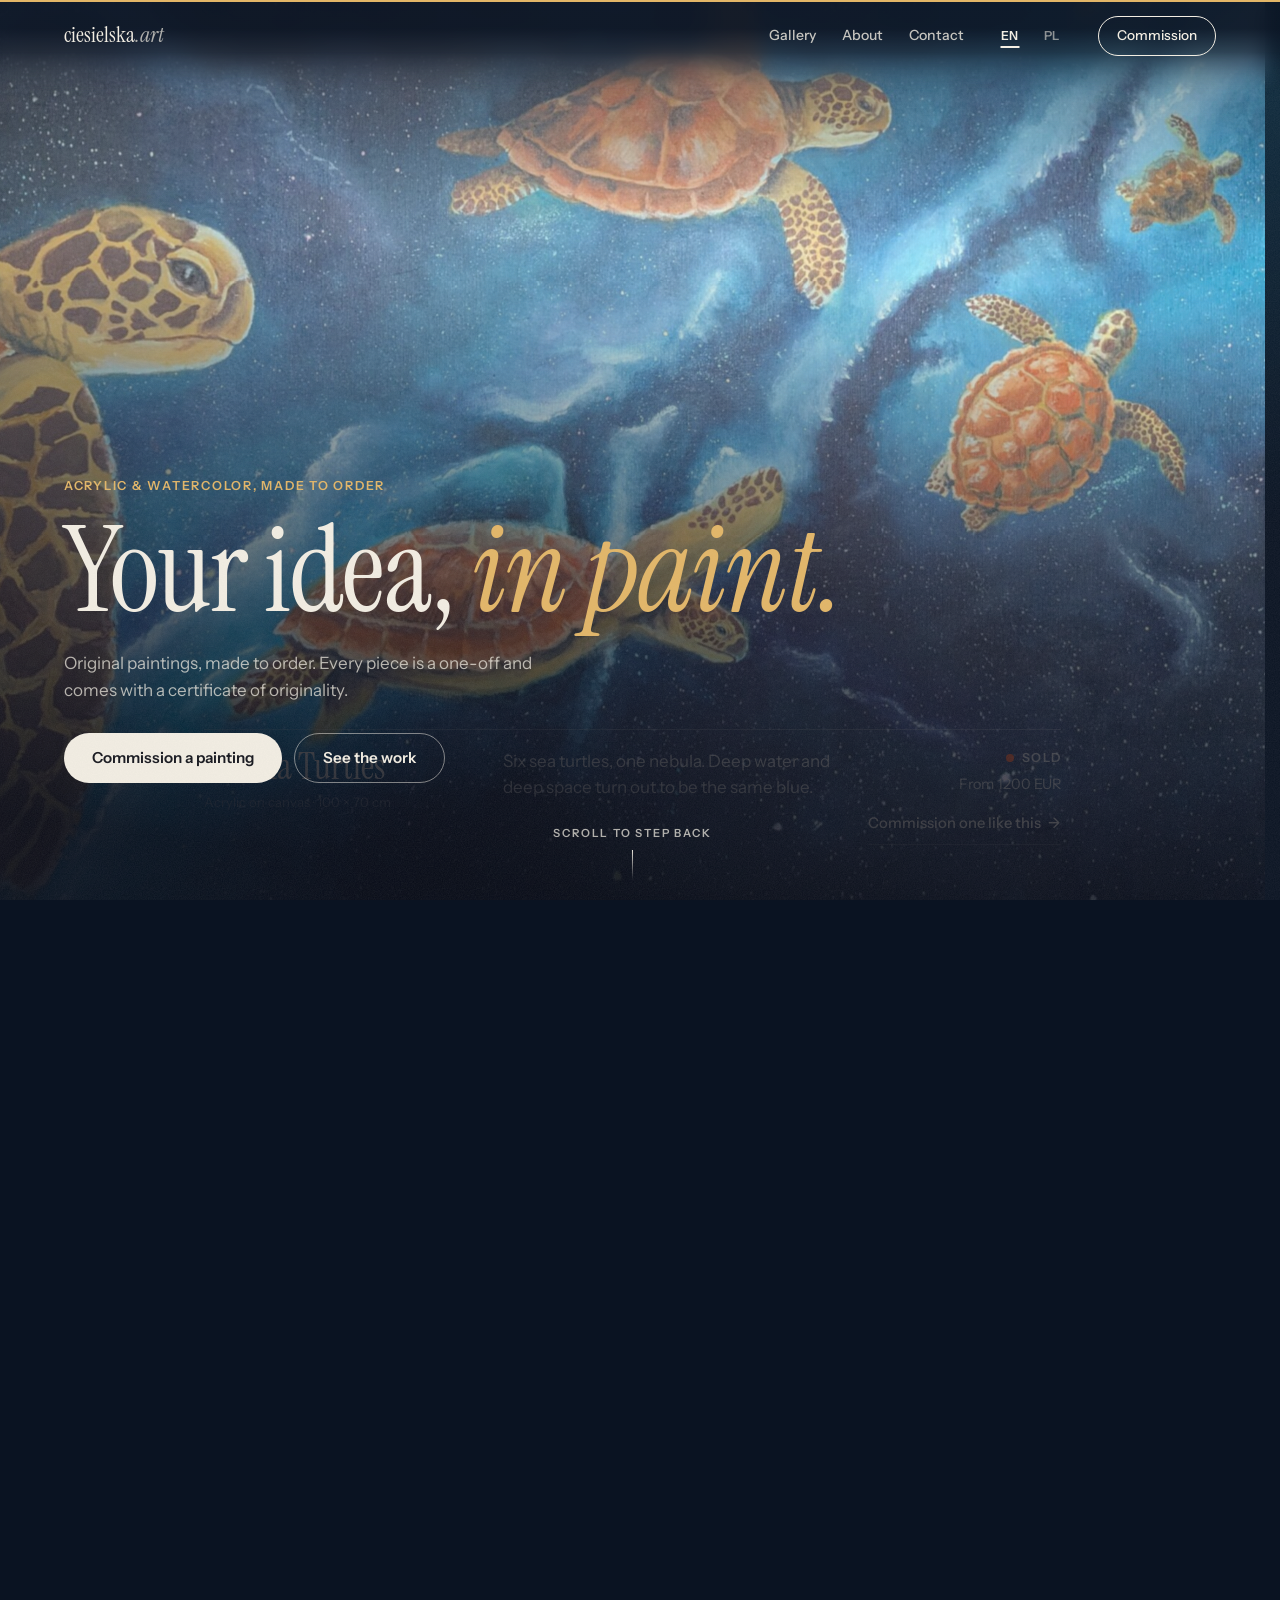
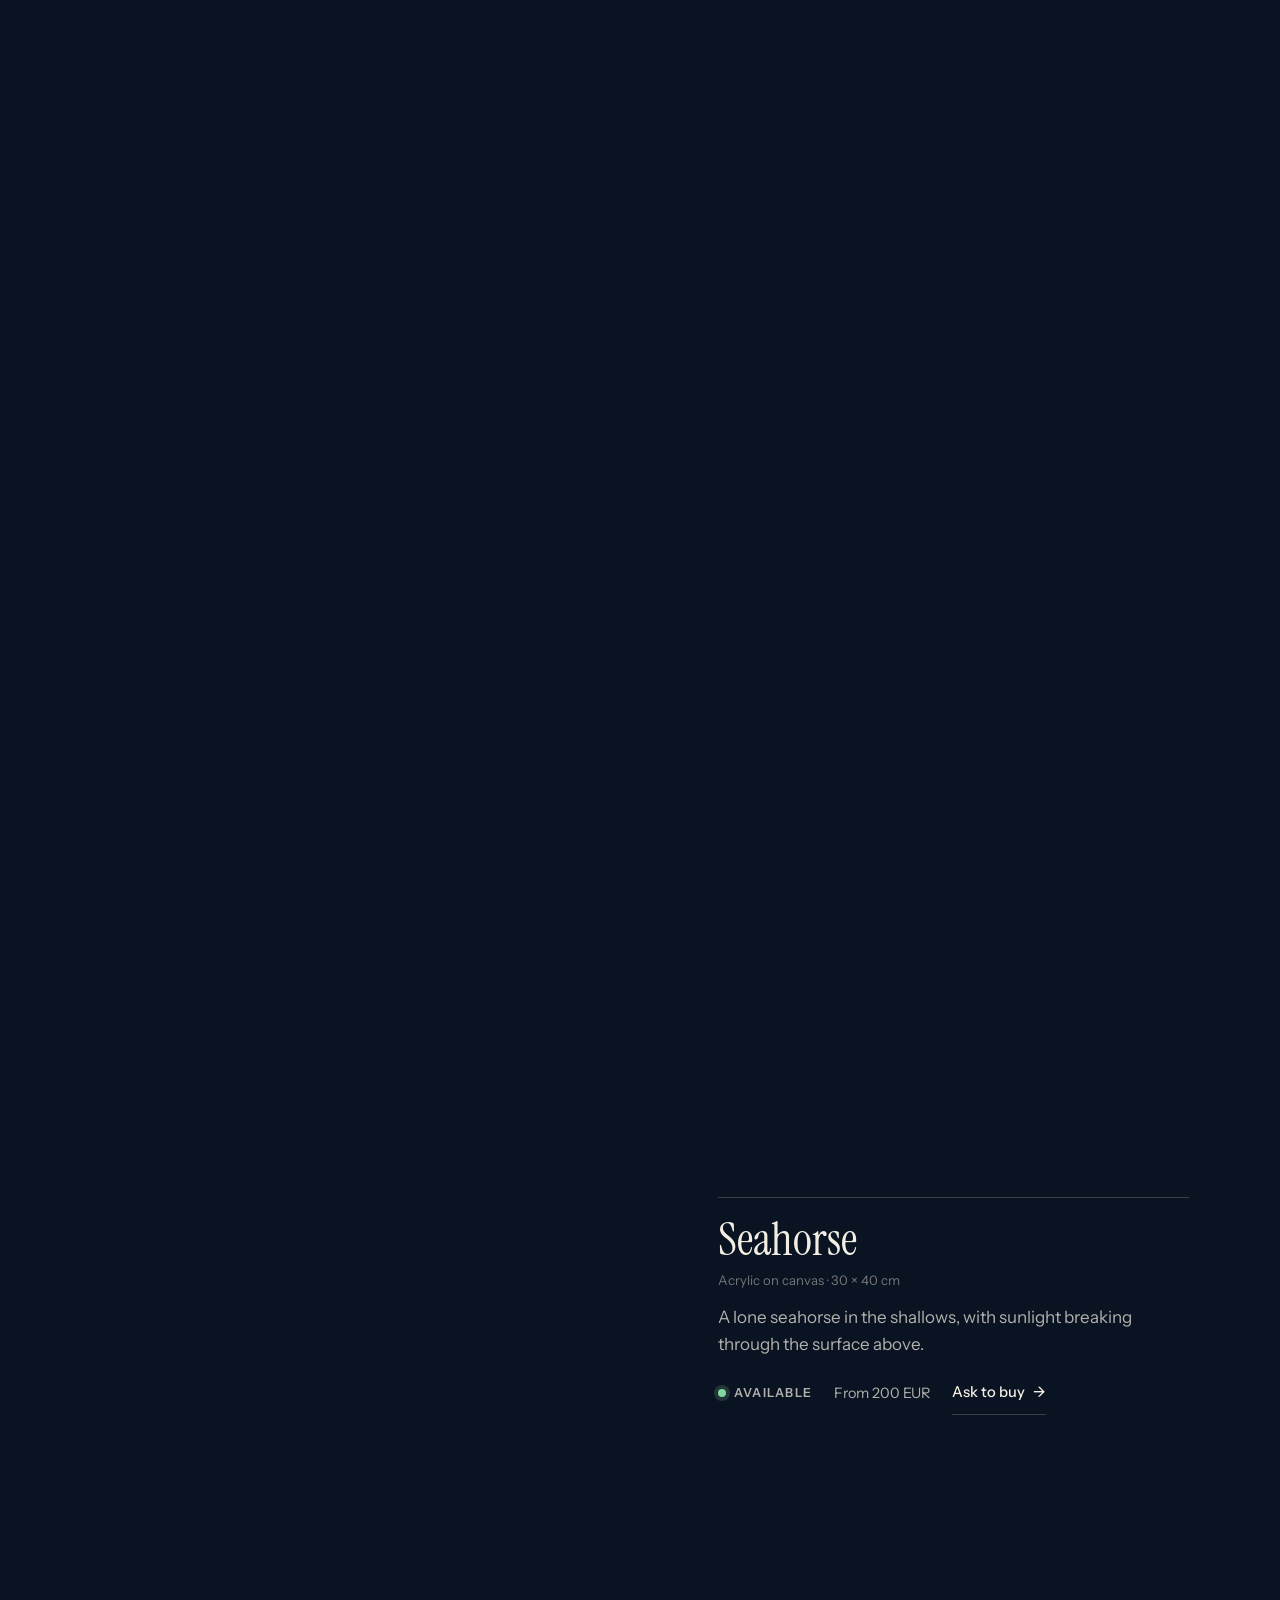
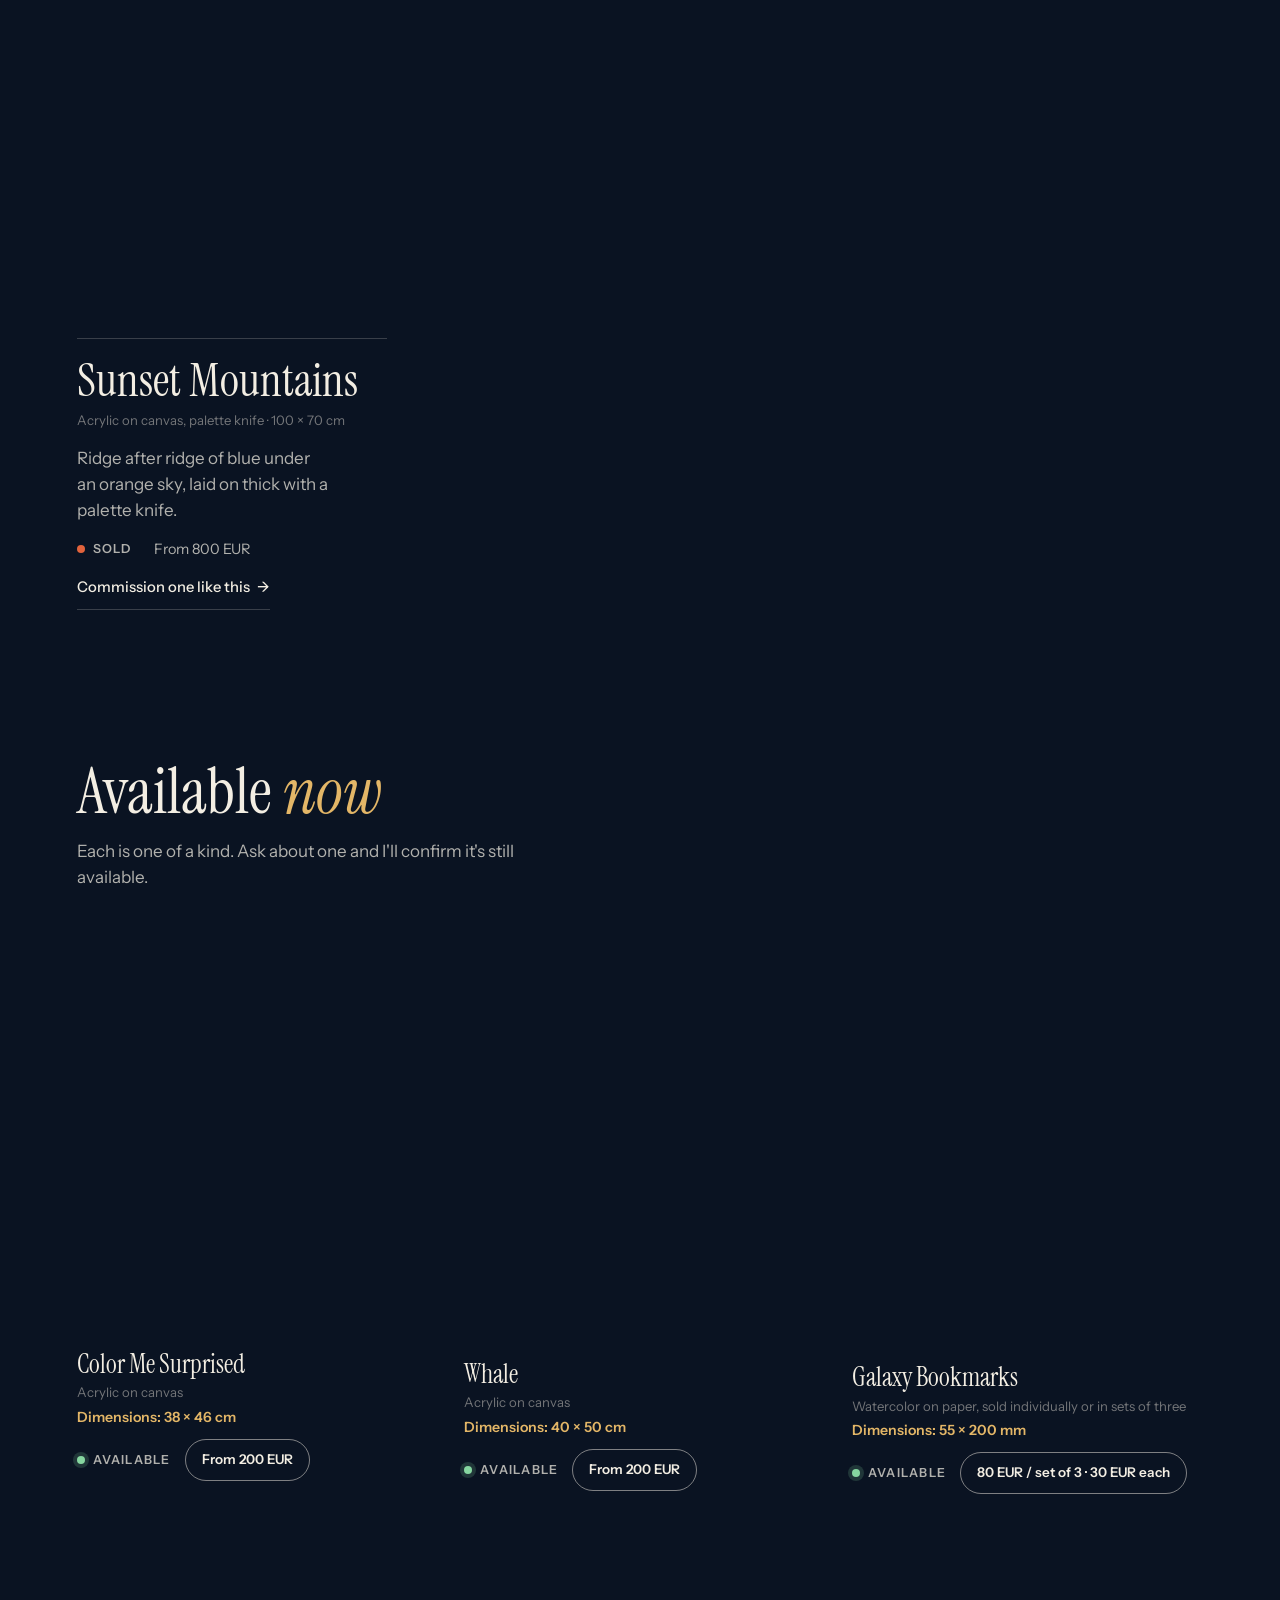
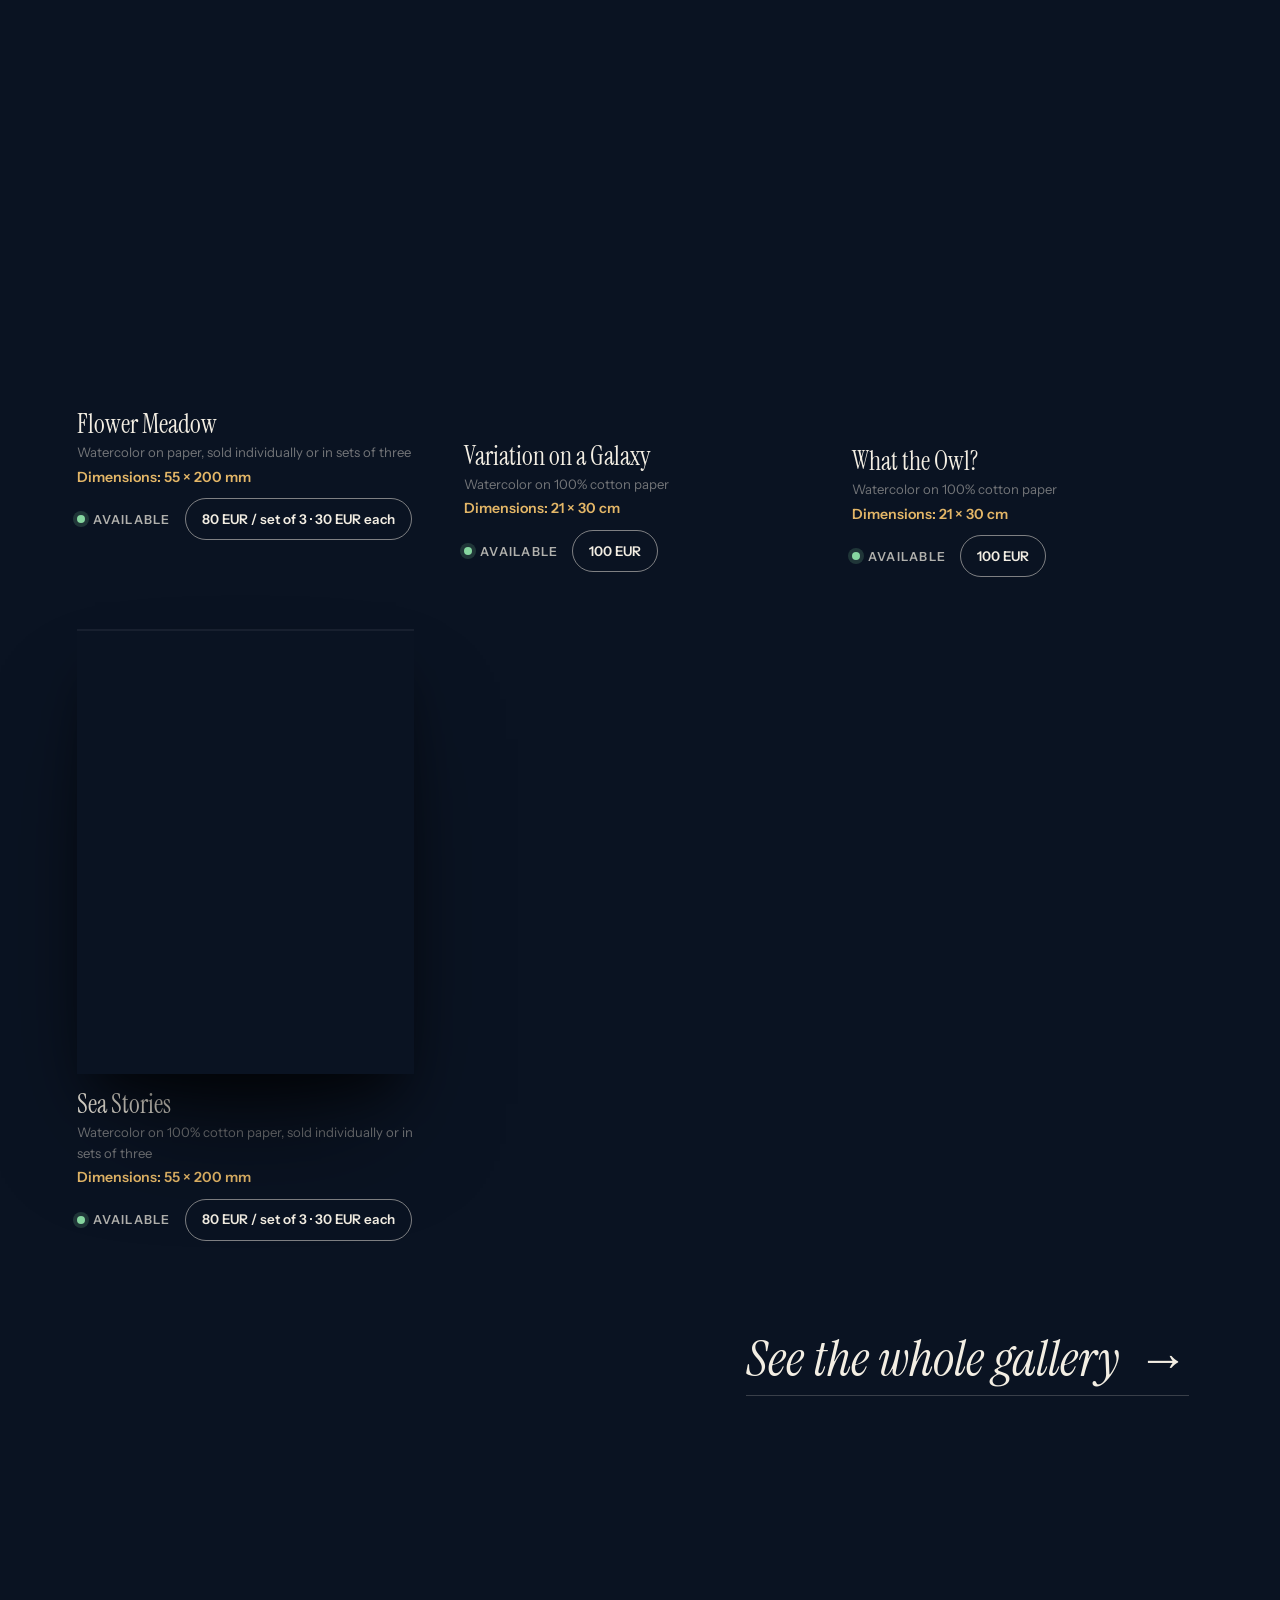
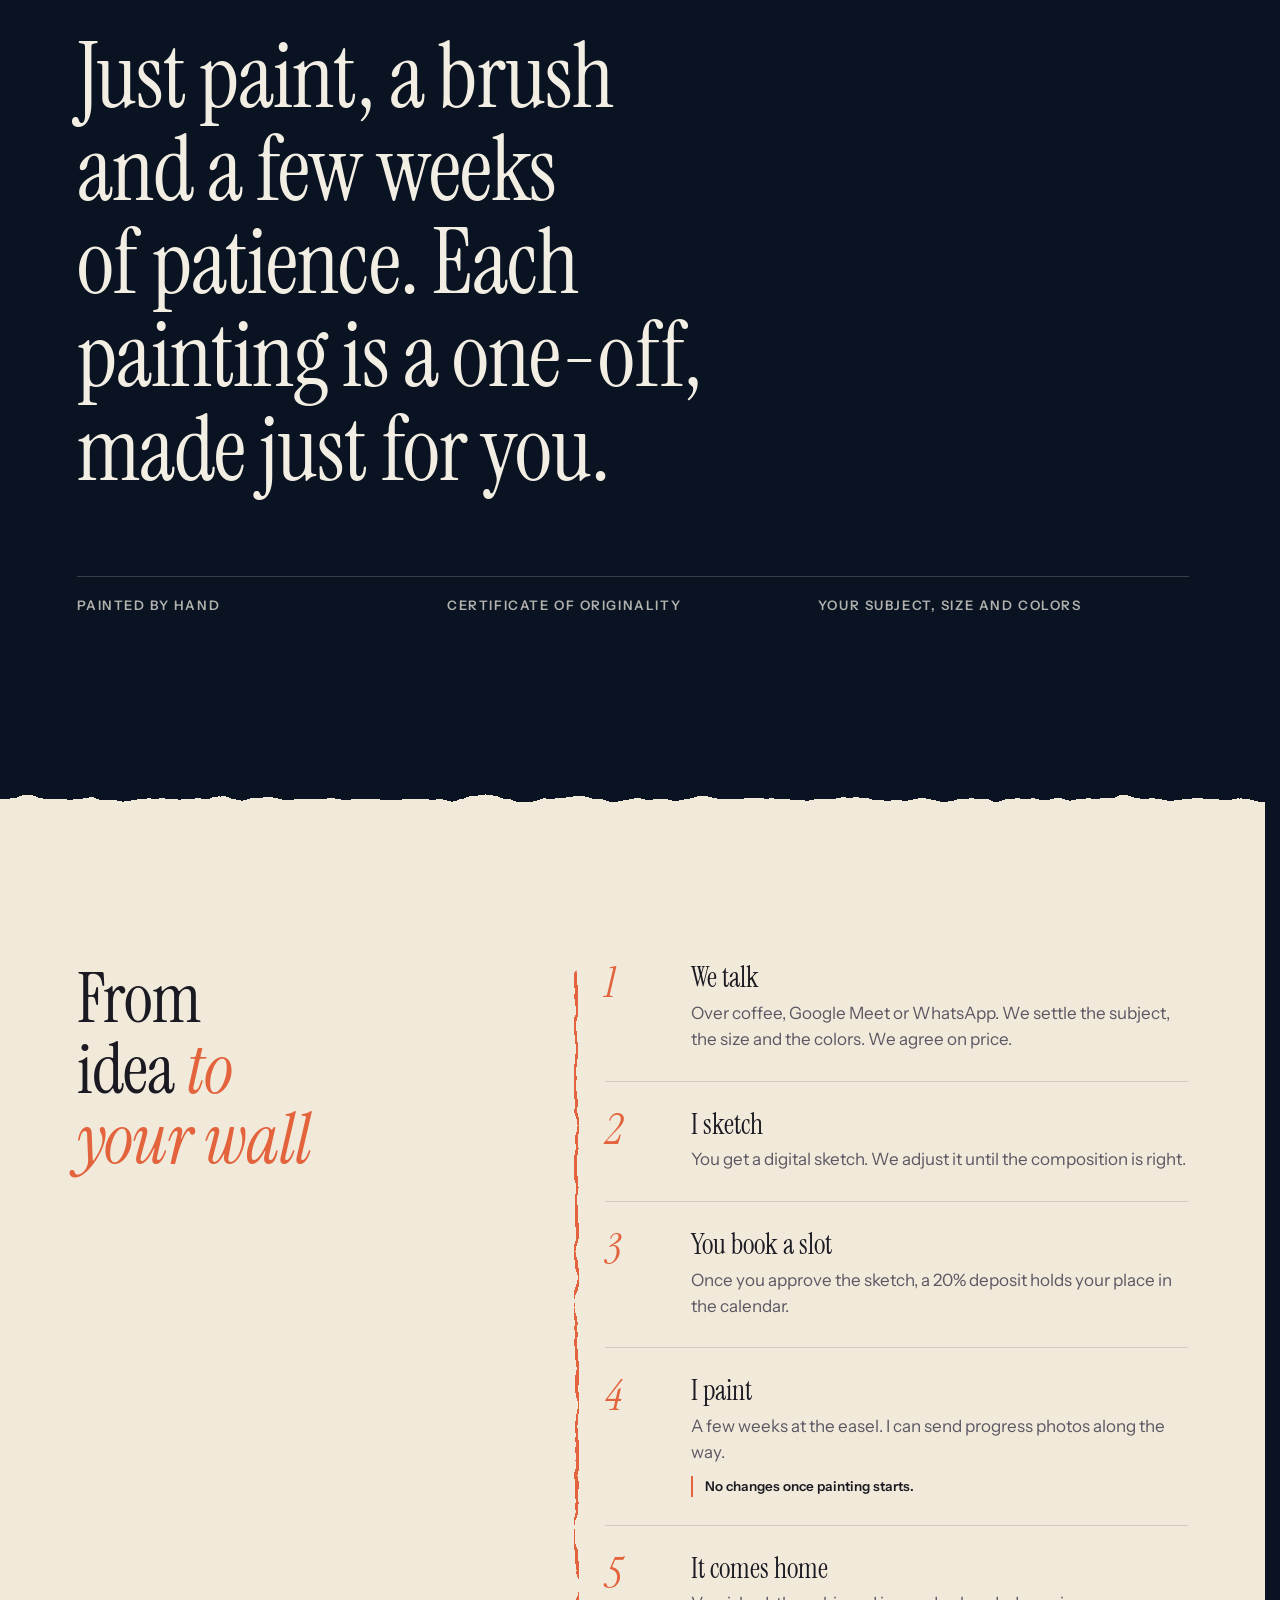
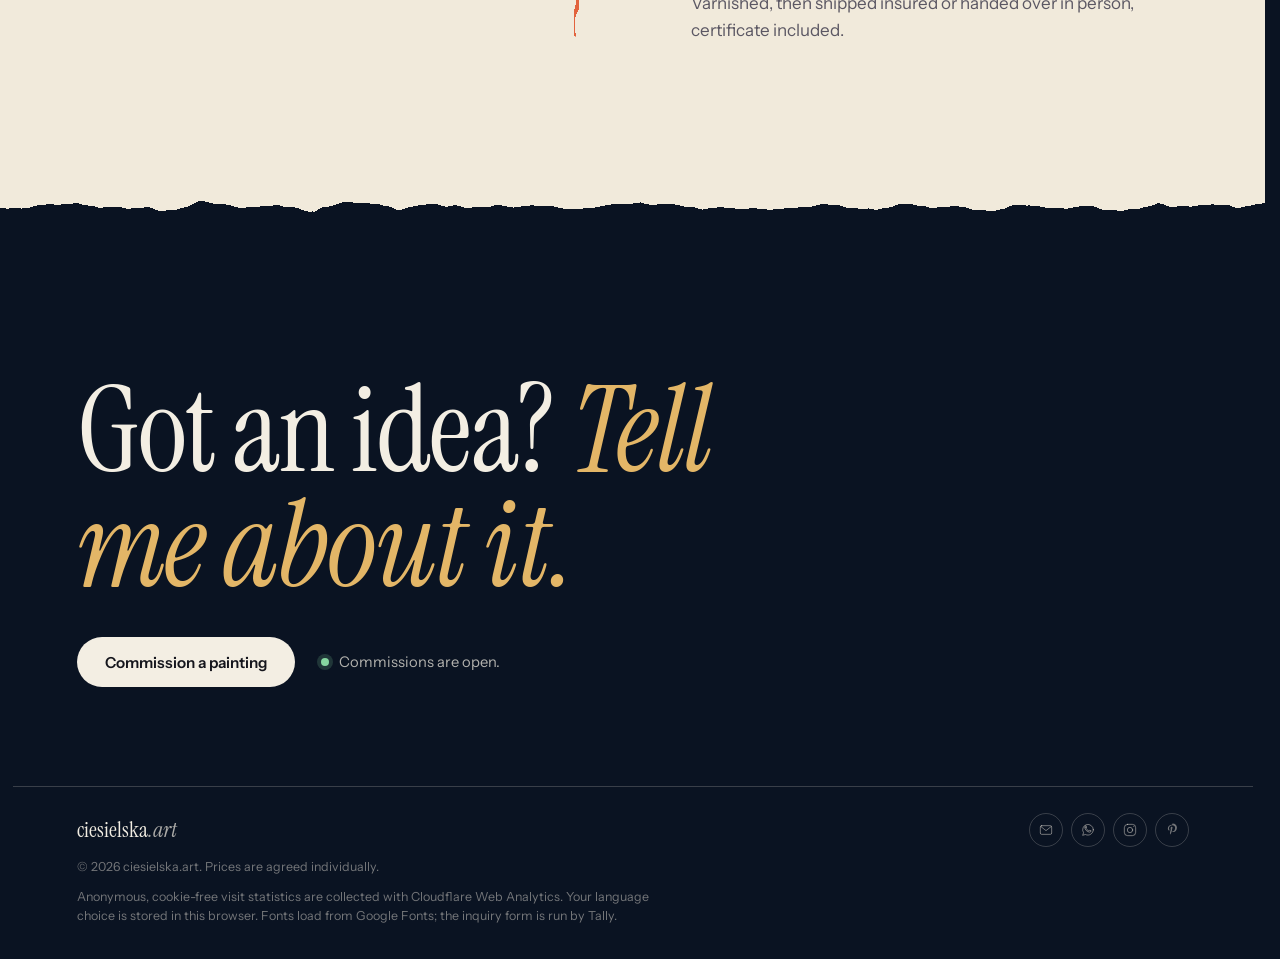
==== commit cc198e69: "Show English gallery prices in euros" ====
--- a/index.html
+++ b/index.html
@@ -101,7 +101,7 @@
         <p class="desc" data-work="nebula-turtles" data-field="desc">Six sea turtles, one nebula. Deep water and deep space turn out to be the same blue.</p>
         <div class="placard-foot">
           <span class="status" data-work="nebula-turtles" data-field="status">Sold</span>
-          <span class="price" data-work="nebula-turtles" data-field="price">From PLN 800</span>
+          <span class="price" data-work="nebula-turtles" data-field="price">From 1200 EUR</span>
           <button type="button" class="text-btn" data-action data-work="nebula-turtles" data-field="action">Commission one like this</button>
         </div>
       </div>
@@ -128,7 +128,7 @@
     <p class="desc" data-work="seahorse" data-field="desc">A lone seahorse in the shallows, with sunlight breaking through the surface above.</p>
     <div class="placard-foot">
       <span class="status is-available" data-work="seahorse" data-field="status">Available</span>
-      <span class="price" data-work="seahorse" data-field="price">From PLN 200</span>
+      <span class="price" data-work="seahorse" data-field="price">From 200 EUR</span>
       <button type="button" class="text-btn" data-action data-work="seahorse" data-field="action">Ask to buy</button>
     </div>
   </div>
@@ -151,7 +151,7 @@
     <p class="desc" data-work="sunset-mountains" data-field="desc">Ridge after ridge of blue under an orange sky, laid on thick with a palette knife.</p>
     <div class="placard-foot">
       <span class="status" data-work="sunset-mountains" data-field="status">Sold</span>
-      <span class="price" data-work="sunset-mountains" data-field="price">From PLN 800</span>
+      <span class="price" data-work="sunset-mountains" data-field="price">From 800 EUR</span>
       <button type="button" class="text-btn" data-action data-work="sunset-mountains" data-field="action">Commission one like this</button>
     </div>
   </div>
@@ -247,11 +247,11 @@
 
 <!-- The close-up viewer and the inquiry form dialog are created by site.js, shared with gallery.html. -->
 
-<script src="works.js?v=gallery-new-art-1"></script>
+<script src="works.js?v=prices-eur-1"></script>
 <!-- Cloudflare Web Analytics -->
 <script type="module" src="https://static.cloudflareinsights.com/beacon.min.js" data-cf-beacon='{"token": "a05330feb74148c6be19420d87e3172e"}'></script>
 <!-- End Cloudflare Web Analytics -->
-<script src="site.js?v=footer-pinterest-1"></script>
+<script src="site.js?v=prices-eur-1"></script>
 
 </body>
 </html>
